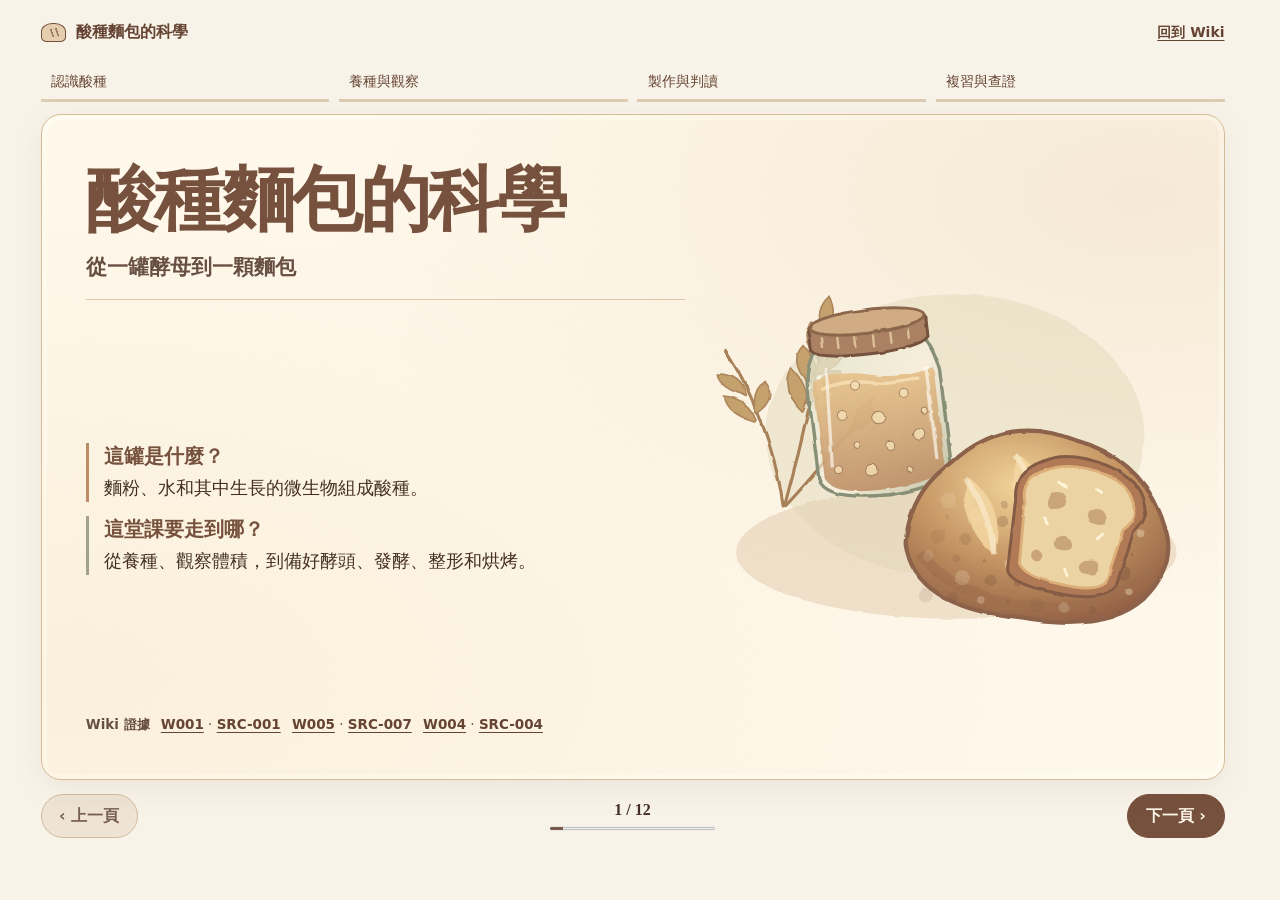
==== docs/slides/index.html @ e090aadc "Add files via upload 新增簡報" ====
<!doctype html>
<html lang="zh-Hant-TW">
<head>
  <meta charset="utf-8">
  <meta name="viewport" content="width=device-width, initial-scale=1">
  <meta name="description" content="用 12 頁插畫循序認識酸種、養種與第一爐麵包。">
  <title>酸種麵包的科學：從一罐酵母到一顆麵包</title>
  <link rel="icon" href="data:,">
  <link rel="stylesheet" href="./slides.css">
  <script src="./slides.js" defer></script>
</head>
<body>
  <header class="book-header">
    <a class="brand" href="#slide-1"><span class="book-mark" aria-hidden="true"></span>酸種麵包的科學</a>
    <a class="wiki-link" href="../index.html">回到 Wiki</a>
  </header>
  <main class="book">
    <nav class="chapters" aria-label="章節進度"><a href="#slide-2">認識酸種</a><a href="#slide-4">養種與觀察</a><a href="#slide-8">製作與判讀</a><a href="#slide-12">複習與查證</a></nav>
    <div class="deck" id="deck">
    <article class="slide cover" id="slide-1" data-chapter="開始閱讀" aria-labelledby="title-1" tabindex="-1">
      <div class="slide-display">
        <header class="slide-heading">
          <h1 id="title-1">酸種麵包的科學</h1>
          <p>從一罐酵母到一顆麵包</p>
        </header>
        <figure class="artwork">
          <img width="480" height="390" src="./assets/lesson-01.svg" alt="玻璃罐、麥穗與一顆切開的酸種麵包。">
          
        </figure>
      </div>
      <div class="lesson">
        <div class="lesson-points"><div class="lesson-point" data-claim="01.1"><h3>這罐是什麼？</h3><p>麵粉、水和其中生長的微生物組成酸種。</p></div> <div class="lesson-point" data-claim="01.2"><h3>這堂課要走到哪？</h3><p>從養種、觀察體積，到備好酵頭、發酵、整形和烘烤。</p></div></div>
        
      </div>
      <nav class="citations" aria-label="第 1 頁來源"><span class="source-label">Wiki 證據</span> <span><a href="../index.html#W001">W001</a> · <a href="../index.html#ref-SRC-001">SRC-001</a></span> <span><a href="../index.html#W005">W005</a> · <a href="../index.html#ref-SRC-007">SRC-007</a></span> <span><a href="../index.html#W004">W004</a> · <a href="../index.html#ref-SRC-004">SRC-004</a></span></nav>
    </article>
    <article class="slide" id="slide-2" data-chapter="認識酸種" aria-labelledby="title-2" tabindex="-1">
      <div class="slide-display">
        <header class="slide-heading">
          <h2 id="title-2">酸種麵包是什麼？</h2>
          <p>酸種麵包的起點是一罐酸種</p>
        </header>
        <figure class="artwork">
          <img width="480" height="390" src="./assets/lesson-02.svg" alt="用手繪箭頭連起麵粉、水、酸種罐和麵包。">
          
        </figure>
      </div>
      <div class="lesson">
        <div class="lesson-points"><div class="lesson-point" data-claim="02.1"><h3>罐裡有什麼</h3><p>酸種也叫酸種酵頭，是麵粉、水和其中生長的微生物。</p></div> <div class="lesson-point" data-claim="02.2"><h3>發酵在做什麼</h3><p>微生物利用麵粉中的糖等養分，產生二氧化碳及有機酸等物質。</p></div></div>
        
      </div>
      <nav class="citations" aria-label="第 2 頁來源"><span class="source-label">Wiki 證據</span> <span><a href="../index.html#W001">W001</a> · <a href="../index.html#ref-SRC-001">SRC-001</a></span></nav>
    </article>
    <article class="slide" id="slide-3" data-chapter="認識酸種" aria-labelledby="title-3" tabindex="-1">
      <div class="slide-display">
        <header class="slide-heading">
          <h2 id="title-3">酵母菌與乳酸菌如何合作？</h2>
          <p>一邊幫助膨脹，一邊影響酸味</p>
        </header>
        <figure class="artwork">
          <img width="480" height="390" src="./assets/lesson-03.svg" alt="示意圖分成酵母與氣泡，以及乳酸菌與酸兩條路徑。">
          <figcaption>上：二氧化碳氣泡　下：有機酸</figcaption>
        </figure>
      </div>
      <div class="lesson">
        <div class="lesson-points"><div class="lesson-point" data-claim="03.1"><h3>酵母菌和氣泡</h3><p>酵母是單細胞真菌。它產生二氧化碳，氣體留在麵糰裡，幫助麵糰膨脹。</p></div> <div class="lesson-point" data-claim="03.2"><h3>乳酸菌和風味</h3><p>乳酸菌能產生乳酸。有些也產生其他有機酸，酸的種類與多寡會影響風味。</p></div></div>
        
      </div>
      <nav class="citations" aria-label="第 3 頁來源"><span class="source-label">Wiki 證據</span> <span><a href="../index.html#W001">W001</a> · <a href="../index.html#ref-SRC-001">SRC-001</a></span></nav>
    </article>
    <article class="slide" id="slide-4" data-chapter="養種與觀察" aria-labelledby="title-4" tabindex="-1">
      <div class="slide-display">
        <header class="slide-heading">
          <h2 id="title-4">酸種如何從麵粉和水開始？</h2>
          <p>粉水混合物裡，微生物會隨時間改變</p>
        </header>
        <figure class="artwork">
          <img width="480" height="390" src="./assets/lesson-04.svg" alt="麵粉、水和兩罐酸種。不同形狀與顏色用來示意菌群變化。">
          <figcaption>示意圖</figcaption>
        </figure>
      </div>
      <div class="lesson">
        <div class="lesson-points"><div class="lesson-point" data-claim="04.1"><h3>麵粉提供養分</h3><p>不同麵粉提供的養分不同，也可能帶入不同微生物。水和粉的比例會影響微生物活動。</p></div> <div class="lesson-point" data-claim="04.2"><h3>早期和後期不一樣</h3><p>室溫下每日餵養的 14 天實驗裡，早期常見與麵粉或植物相關的細菌，後期較常見能適應酸性環境的細菌。不同麵粉組的細菌組成與氣味仍有差異。</p></div></div>
        
      </div>
      <nav class="citations" aria-label="第 4 頁來源"><span class="source-label">Wiki 證據</span> <span><a href="../index.html#W002">W002</a> · <a href="../index.html#ref-SRC-001">SRC-001</a></span> <span><a href="../index.html#W005">W005</a> · <a href="../index.html#ref-SRC-002">SRC-002</a></span></nav>
    </article>
    <article class="slide" id="slide-5" data-chapter="養種與觀察" aria-labelledby="title-5" tabindex="-1">
      <div class="slide-display">
        <header class="slide-heading">
          <h2 id="title-5">如何培養與餵養酸種？</h2>
          <p>留下部分舊酸種，再補進粉和水</p>
        </header>
        <figure class="artwork">
          <img width="480" height="390" src="./assets/lesson-05.svg" alt="以罐子、粉、水和秤示意等重餵養，以雪花示意冷藏保養。">
          
        </figure>
      </div>
      <div class="lesson">
        <div class="lesson-points"><div class="lesson-point" data-claim="05.1"><h3>剛開始養｜等重餵養例</h3><p>先取出部分舊酸種並秤重留下的部分。新粉和水各秤出與留下的舊酸種相同的重量，再拌勻。</p></div> <div class="lesson-point" data-claim="05.2"><h3>已有冷藏酸種｜保養例</h3><p>依這份指南，先鬆蓋，在室溫放約 1–2 小時。分份補粉水，待留罐的酸種漲到約兩倍、回落至原來高度再冷藏。</p></div></div>
        
      </div>
      <nav class="citations" aria-label="第 5 頁來源"><span class="source-label">Wiki 證據</span> <span><a href="../index.html#W005">W005</a> · <a href="../index.html#ref-SRC-007">SRC-007</a></span> <span><a href="../index.html#W003">W003</a> · <a href="../index.html#ref-SRC-004">SRC-004</a></span></nav>
    </article>
    <article class="slide" id="slide-6" data-chapter="養種與觀察" aria-labelledby="title-6" tabindex="-1">
      <div class="slide-display">
        <header class="slide-heading">
          <h2 id="title-6">麵粉、溫度與時間如何影響發酵？</h2>
          <p>把條件記下來，才容易比較兩次變化</p>
        </header>
        <figure class="artwork">
          <img width="480" height="390" src="./assets/lesson-06.svg" alt="麵粉、水滴、溫度計和時鐘組成四格廚房筆記。">
          
        </figure>
      </div>
      <div class="lesson">
        <div class="lesson-points"><div class="lesson-point" data-claim="06.1"><h3>麵粉與水</h3><p>換粉會改變酸種可用的養分。記下所用麵粉和水對粉的重量比例。</p></div> <div class="lesson-point" data-claim="06.2"><h3>溫度與餵養間隔</h3><p>溫度會影響微生物的生長、產氣與產酸。兩次餵養隔多久，也會改變這段發酵時間。</p></div> <div class="lesson-point" data-claim="06.3"><h3>比較時的限制</h3><p>多種條件一起變動時，很難把觀察到的差異歸到其中一項。</p></div></div>
        
      </div>
      <nav class="citations" aria-label="第 6 頁來源"><span class="source-label">Wiki 證據</span> <span><a href="../index.html#W002">W002</a> · <a href="../index.html#ref-SRC-001">SRC-001</a></span></nav>
    </article>
    <article class="slide" id="slide-7" data-chapter="養種與觀察" aria-labelledby="title-7" tabindex="-1">
      <div class="slide-display">
        <header class="slide-heading">
          <h2 id="title-7">為什麼每罐酸種的風味與活性不同？</h2>
          <p>菌群組成和氣味、膨脹表現有關</p>
        </header>
        <figure class="artwork">
          <img width="480" height="390" src="./assets/lesson-07.svg" alt="兩罐酸種以不同的氣味線條與液面示意差異，並非實驗測量圖。">
          <figcaption>示意圖</figcaption>
        </figure>
      </div>
      <div class="lesson">
        <div class="lesson-points"><div class="lesson-point" data-claim="07.1"><h3>研究怎麼比較</h3><p>研究者從募集的 500 份酸種中選出 40 份，在相同條件下，比較麵糰膨脹速度和與氣味有關的物質。</p></div> <div class="lesson-point" data-claim="07.2"><h3>看見了什麼關聯</h3><p>醋酸菌是一群會產生醋酸的細菌。它占比較高的樣本傾向漲得較慢，比例也與部分氣味表現有關。這個關聯並非每份樣本都出現。</p></div></div>
        
      </div>
      <nav class="citations" aria-label="第 7 頁來源"><span class="source-label">Wiki 證據</span> <span><a href="../index.html#W006">W006</a> · <a href="../index.html#ref-SRC-003">SRC-003</a></span></nav>
    </article>
    <article class="slide process" id="slide-8" data-chapter="製作與判讀" aria-labelledby="title-8" tabindex="-1">
      <div class="slide-display">
        <header class="slide-heading">
          <h2 id="title-8">從酸種到麵包的製作流程</h2>
          <p>看懂六個階段，再照完整配方操作</p>
        </header>
        <figure class="artwork">
          <img width="480" height="390" src="./assets/lesson-08.svg" alt="六格示意依序呈現酵頭、拌揉、第一次發酵、整形、最後發酵、出爐冷卻。">
          
        </figure>
      </div>
      <div class="lesson">
        <div class="lesson-points"><div class="lesson-point" data-claim="08.1"><h3>① 備酵頭</h3><p>從已建立的酸種取一份另餵。這份要拌進主麵糰的糊叫酵頭，室溫漲到約兩倍時使用。</p></div> <div class="lesson-point" data-claim="08.2"><h3>② 拌揉</h3><p>加入水、麵粉和鹽，揉至柔軟。</p></div> <div class="lesson-point" data-claim="08.3"><h3>③ 第一次發酵</h3><p>室溫等麵糰體積約翻倍。</p></div> <div class="lesson-point" data-claim="08.4"><h3>④ 整形</h3><p>分兩等份，將邊緣收到下方。</p></div> <div class="lesson-point" data-claim="08.5"><h3>⑤ 最後發酵</h3><p>蓋好，再等體積約翻倍。</p></div> <div class="lesson-point" data-claim="08.6"><h3>⑥ 烘烤冷卻</h3><p>用預熱的有蓋鑄鐵鍋烤，再移上網架冷卻。</p></div></div>
        <a class="text-link" href="../index.html#W004">查看用量與有蓋鑄鐵鍋配方</a>
      </div>
      <nav class="citations" aria-label="第 8 頁來源"><span class="source-label">Wiki 證據</span> <span><a href="../index.html#W004">W004</a> · <a href="../index.html#ref-SRC-004">SRC-004</a></span></nav>
    </article>
    <article class="slide" id="slide-9" data-chapter="製作與判讀" aria-labelledby="title-9" tabindex="-1">
      <div class="slide-display">
        <header class="slide-heading">
          <h2 id="title-9">如何觀察酸種發酵過程？</h2>
          <p>看多次餵養後的變化</p>
        </header>
        <figure class="artwork">
          <img width="480" height="390" src="./assets/lesson-09.svg" alt="三個玻璃罐依序示意餵後起始、漲高、有時回落。圖無時間刻度。">
          <figcaption>示意圖</figcaption>
        </figure>
      </div>
      <div class="lesson">
        <div class="lesson-points"><div class="lesson-point" data-claim="09.1"><h3>餵完先做記號</h3><p>記下起始高度，下次比較體積才有基準。留意氣泡、體積，以及漲高之後是否回落。</p></div> <div class="lesson-point" data-claim="09.2"><h3>早期先漲再停也可能發生</h3><p>實驗記錄到早期酸種漲高後可能暫時停滯或回落。一次漲高無法辨認是什麼微生物造成。</p></div></div>
        
      </div>
      <nav class="citations" aria-label="第 9 頁來源"><span class="source-label">Wiki 證據</span> <span><a href="../index.html#W005">W005</a> · <a href="../index.html#ref-SRC-002">SRC-002</a> <a href="../index.html#ref-SRC-007">SRC-007</a></span></nav>
    </article>
    <article class="slide" id="slide-10" data-chapter="製作與判讀" aria-labelledby="title-10" tabindex="-1">
      <div class="slide-display">
        <header class="slide-heading">
          <h2 id="title-10">常見問題與食品安全</h2>
          <p>發酵慢與明顯發黴，要分開處理</p>
        </header>
        <figure class="artwork">
          <img width="480" height="390" src="./assets/lesson-10.svg" alt="筆記和時鐘代表追蹤發酵。容器與清潔用品代表清理。">
          
        </figure>
      </div>
      <div class="lesson">
        <div class="lesson-points"><div class="lesson-point" data-claim="10.1"><h3>漲得慢</h3><p>回頭查室溫、用粉和餵養間隔。可記下換粉、補水和餵養的變動。</p></div> <div class="lesson-point" data-claim="10.2"><h3>明顯發黴</h3><p>丟掉容器裡的全部酸種，徹底洗淨並沖洗容器再重新開始。</p></div> <div class="lesson-point" data-claim="10.3"><h3>生酸種避免試吃</h3><p>看氣泡和體積、聞氣味，只能用於追蹤活性。酸種烘烤前避免試吃。</p></div></div>
        
      </div>
      <nav class="citations" aria-label="第 10 頁來源"><span class="source-label">Wiki 證據</span> <span><a href="../index.html#W007">W007</a> · <a href="../index.html#ref-SRC-005">SRC-005</a> <a href="../index.html#ref-SRC-007">SRC-007</a></span></nav>
    </article>
    <article class="slide" id="slide-11" data-chapter="製作與判讀" aria-labelledby="title-11" tabindex="-1">
      <div class="slide-display">
        <header class="slide-heading">
          <h2 id="title-11">酸種麵包真的比較健康嗎？</h2>
          <p>先看比較條件，再讀研究結果</p>
        </header>
        <figure class="artwork">
          <img width="480" height="390" src="./assets/lesson-11.svg" alt="兩片麵包放在秤的兩側，旁邊用筆記示意比較條件。">
          <figcaption>示意圖</figcaption>
        </figure>
      </div>
      <div class="lesson">
        <div class="lesson-points"><div class="lesson-point" data-claim="11.1"><h3>血糖結果不一致</h3><p>部分成人試驗觀察到較低的餐後血糖反應，有些比不出明確差異。一起看用粉、製程及對照麵包。現有證據仍無法確定單靠酸種發酵就有臨床健康效益。</p></div> <div class="lesson-point" data-claim="11.2"><h3>麩質要看原料</h3><p>用含麩質麵粉做的一般酸種麵包仍含麩質。乳糜瀉患者應避開這類麵包。</p></div></div>
        
      </div>
      <nav class="citations" aria-label="第 11 頁來源"><span class="source-label">Wiki 證據</span> <span><a href="../index.html#W008">W008</a> · <a href="../index.html#ref-SRC-006">SRC-006</a> <a href="../index.html#ref-SRC-007">SRC-007</a></span></nav>
    </article>
    <article class="slide review" id="slide-12" data-chapter="複習與查證" aria-labelledby="title-12" tabindex="-1">
      <div class="slide-display">
        <header class="slide-heading">
          <h2 id="title-12">重點整理與小測驗</h2>
          <p>回想罐子裡的變化</p>
        </header>
        <figure class="artwork">
          <img width="480" height="390" src="./assets/lesson-12.svg" alt="筆記本與酸種罐，提示用紀錄回顧膨脹和回落。">
          
        </figure>
      </div>
      <div class="lesson">
        <div class="lesson-points"><div class="lesson-point" data-claim="12.1"><h3>重點｜氣泡與風味</h3><p>酵母產生的氣體有助於膨脹，乳酸菌產生的酸會影響風味。</p></div> <div class="lesson-point" data-claim="12.2"><h3>重點｜看多次觀察</h3><p>記下餵養後的起始高度，多次觀察氣泡和體積變化。</p></div> <details class="quiz" data-claim="12.3"><summary>剛餵好時要記下什麼，才能比較下一次漲高？</summary><p>起始高度。之後可以回頭比較漲高與回落的情形。</p></details></div>
        <div class="review-links">
            <a class="text-link" href="../index.html#references" id="reference-link">參考來源</a>
            <a class="text-link" href="../index.html">返回 Wiki</a>
        </div>
      </div>
      <nav class="citations" aria-label="第 12 頁來源"><span class="source-label">Wiki 證據</span> <span><a href="../index.html#W001">W001</a> · <a href="../index.html#ref-SRC-001">SRC-001</a></span> <span><a href="../index.html#W005">W005</a> · <a href="../index.html#ref-SRC-007">SRC-007</a></span></nav>
    </article>
    </div>
    <nav class="pager" aria-label="投影片翻頁" hidden>
      <button type="button" id="previous"><span aria-hidden="true">‹</span> 上一頁</button>
      <div class="page-status">
        <output id="page-number" aria-live="polite"></output>
        <progress id="reading-progress" max="12" value="1" aria-label="閱讀進度"></progress>
      </div>
      <button type="button" id="next">下一頁 <span aria-hidden="true">›</span></button>
    </nav>
    <dialog id="references" aria-labelledby="references-title">
      <form method="dialog"><button type="submit" autofocus>關閉</button></form>
      <h2 id="references-title">參考來源</h2>
      <ul><li><a href="../index.html#ref-SRC-001">SRC-001</a><p>A review of sourdough starters: ecology, practices, and sensory quality with applications for baking and recommendations for future research</p></li><li><a href="../index.html#ref-SRC-002">SRC-002</a><p>Sourdough starters exhibit similar succession patterns but develop flour-specific climax communities</p></li><li><a href="../index.html#ref-SRC-003">SRC-003</a><p>The diversity and function of sourdough starter microbiomes</p></li><li><a href="../index.html#ref-SRC-004">SRC-004</a><p>Sourdough Basics: Caring for your Starter and Making Bread</p></li><li><a href="../index.html#ref-SRC-005">SRC-005</a><p>Sourdough Starter Best Practices</p></li><li><a href="../index.html#ref-SRC-006">SRC-006</a><p>Nutritional benefits of sourdoughs: A systematic review</p></li><li><a href="../index.html#ref-SRC-007">SRC-007</a><p>Sourdough Bread: 101</p></li></ul>
      <a href="../index.html#references">查閱 Wiki 完整書目</a>
    </dialog>
  </main>
</body>
</html>
---- docs/slides/slides.css ----
:root {
  color-scheme: light;
  --cream: #f8f3e9;
  --oat: #e5cead;
  --caramel: #bb8c65;
  --wood: #76513d;
  --sage: #a0a388;
  --ink: #442e25;
  --muted: #684f43;
  --line: #ddc8ac;
  --paper: #fff9ec;
  --serif: "Songti TC", "Noto Serif CJK TC", "PMingLiU", Georgia, serif;
  --sans: -apple-system, BlinkMacSystemFont, "PingFang TC", "Microsoft JhengHei", system-ui, sans-serif;
}

*, *::before, *::after { box-sizing: border-box; }
[hidden] { display: none !important; }
html { scrollbar-gutter: stable; }
body { margin: 0; background: var(--cream); color: var(--ink); font: 16px/1.6 var(--sans); }
a { color: #664433; text-underline-offset: .2em; }
button { font: inherit; }
a, button, summary { touch-action: manipulation; }
:focus-visible { outline: 2px solid var(--wood); outline-offset: 4px; }
button:disabled { cursor: default; }
h1, h2, h3, p, figure { margin: 0; }

.book-header, .book { max-width: 1184px; width: calc(100% - 48px); margin-inline: auto; }
.book-header {
  min-height: 64px;
  display: flex;
  align-items: center;
  justify-content: space-between;
  gap: 1rem;
}
.brand { display: inline-flex; align-items: center; gap: .65rem; font-family: var(--serif); font-weight: 800; text-decoration: none; }
.book-mark { width: 25px; height: 19px; border: 1px solid var(--wood); background: var(--oat); border-radius: 45% 45% 24% 24%; position: relative; }
.book-mark::before { content: ""; position: absolute; inset: 4px 5px 4px 7px; background: repeating-linear-gradient(70deg, transparent 0 3px, var(--wood) 4px 5px); border-radius: 40%; opacity: .72; }
.wiki-link { font-size: .875rem; font-weight: 700; white-space: nowrap; }
.book { padding-bottom: 1.4rem; }
.chapters { display: grid; grid-template-columns: repeat(4, 1fr); gap: .6rem; margin: 0 0 .75rem; }
.chapters a {
  text-decoration: none;
  min-width: 0;
  min-height: 38px;
  display: grid;
  align-content: center;
  padding: .28rem .65rem;
  border-bottom: 3px solid #decbb3;
  font-size: .875rem;
  line-height: 1.4;
}
.chapters a[data-complete] { border-color: var(--sage); }
.chapters a[aria-current] { border-color: var(--wood); background: #efe2cd; font-weight: 750; }
.chapters a:hover { background: #efe2cd; }

.deck { container-type: inline-size; }
.slide {
  width: 100%;
  aspect-ratio: 16 / 9;
  display: grid;
  grid-template-columns: minmax(0, 1.13fr) minmax(0, .87fr);
  grid-template-rows: auto minmax(0, 1fr) auto;
  column-gap: clamp(16px, 2.8cqi, 34px);
  padding: clamp(20px, 3.7cqi, 46px);
  border: 1px solid #d6bb98;
  border-radius: 20px;
  background:
    radial-gradient(ellipse at 93% 12%, #e5cead58, transparent 53%),
    radial-gradient(ellipse at 0% 85%, #f2e0be5c, transparent 64%),
    repeating-linear-gradient(112deg, #87624a05 0 1px, transparent 1px 4px),
    var(--paper);
  box-shadow: 0 9px 30px #76513d15, inset 0 0 0 5px #fffdf44f;
  position: relative;
}
.deck:not([data-ready]) .slide + .slide { margin-top: 1rem; }
.slide:focus { outline: none; }
.slide-display { display: contents; }
.slide-heading { grid-column: 1; grid-row: 1; padding-bottom: clamp(10px, 1.5cqi, 18px); border-bottom: 1px solid var(--line); }
.slide-heading h2, .slide-heading h1 {
  color: var(--wood);
  font: 800 clamp(27px, 4.45cqi, 57px)/1.16 var(--serif);
  letter-spacing: -.035em;
  text-wrap: balance;
}
.slide-heading h1 { font-size: clamp(38px, 6.0cqi, 76px); }
.slide-heading p { color: var(--muted); margin-top: .55em; font-size: clamp(14px, 1.75cqi, 21px); font-weight: 680; line-height: 1.4; }
.artwork {
  grid-row: 1 / 4;
  grid-column: 2;
  display: flex;
  flex-direction: column;
  justify-content: center;
  min-width: 0;
  align-self: stretch;
  position: relative;
}
.artwork img { width: 100%; height: auto; display: block; object-fit: contain; }
.artwork figcaption { text-align: center; color: var(--muted); font-size: .8rem; margin-top: -.9em; }
.lesson { grid-row: 2; grid-column: 1; align-self: center; padding-top: clamp(11px, 1.9cqi, 22px); min-width: 0; }
.lesson-points { display: grid; gap: clamp(8px, 1.24cqi, 16px); min-width: 0; }
.lesson-point { padding-left: clamp(9px, 1.3cqi, 15px); border-left: 3px solid var(--caramel); }
.lesson-point:nth-child(2n) { border-color: var(--sage); }
.lesson-point h3, .quiz summary {
  color: var(--wood);
  font-size: clamp(14px, 1.7cqi, 20px);
  font-weight: 800;
  line-height: 1.3;
}
.lesson-point p, .quiz p { margin-top: .25em; font-size: clamp(14px, 1.55cqi, 18px); line-height: 1.54; }
.cover .artwork img { width: 115%; max-width: none; margin-left: -8%; }
.citations {
  grid-column: 1;
  grid-row: 3;
  display: flex;
  align-items: baseline;
  flex-wrap: wrap;
  gap: .2rem .7rem;
  margin-top: clamp(10px, 1.6cqi, 18px);
  font-size: clamp(12px, 1.14cqi, 14px);
  color: var(--muted);
}
.citations span { white-space: normal; }
.citations a { font-weight: 700; white-space: nowrap; }
.source-label { color: var(--muted); font-weight: 650; }
.process .lesson-points { grid-template-columns: repeat(2, minmax(0, 1fr)); }
.process .lesson-point h3 { font-size: clamp(13px, 1.5cqi, 18px); }
.process .lesson-point p { font-size: clamp(13px, 1.35cqi, 16px); }
.text-link { display: inline-block; margin-top: .75em; font-size: .875rem; font-weight: 760; }
.quiz { border: 1px solid #d5be9c; border-radius: .5rem; background: #f2e4cd; padding: .45rem .6rem; }
.quiz summary { cursor: pointer; }
.review-links { display: flex; gap: .9rem; }

.pager {
  margin-top: .85rem;
  display: grid;
  grid-template-columns: minmax(0, 1fr) auto minmax(0, 1fr);
  align-items: center;
  gap: .65rem;
}
.pager button, dialog button {
  border: 1px solid var(--wood);
  border-radius: 999px;
  padding: .5em 1.1em;
  min-height: 44px;
  background: var(--wood);
  color: #fff7e9;
  font-weight: 730;
  cursor: pointer;
}
.pager button:hover:enabled, dialog button:hover { background: #5f3d2c; }
.pager button:disabled { background: #eee3d4; color: #775f52; border-color: #d3bba0; }
#previous { justify-self: start; }
#next { justify-self: end; }
.page-status { display: grid; justify-items: center; gap: .22rem; }
#page-number { font: 700 1rem/1.4 var(--serif); font-variant-numeric: tabular-nums; }
#reading-progress { width: clamp(72px, 15vw, 165px); height: 7px; accent-color: var(--wood); }
dialog {
  width: min(600px, calc(100% - 30px));
  max-height: 85vh;
  overflow: auto;
  color: var(--ink);
  background: var(--paper);
  border: 1px solid var(--wood);
  border-radius: 15px;
  padding: 1.2rem 1.4rem;
}
dialog::backdrop { background: #442e2555; }
dialog form { float: right; }
dialog h2 { font-family: var(--serif); margin: .35rem 4.5rem .5rem 0; }
dialog ul { padding-left: 1.2rem; }
dialog li { margin-bottom: .6rem; overflow-wrap: anywhere; }
dialog li a { font-weight: 750; }
dialog li p { font-size: .95rem; }

@media (max-width: 860px) {
  .book-header, .book { width: calc(100% - 26px); }
  .book-header { min-height: 56px; }
  .chapters { gap: .3rem; }
  .chapters a { min-height: 40px; padding-inline: .3rem; font-size: clamp(.75rem, 3.2vw, .875rem); text-align: center; }
  .slide { display: block; aspect-ratio: auto; padding: 0; border-radius: 14px; }
  .slide-display {
    aspect-ratio: 16 / 9;
    display: grid;
    grid-template-columns: minmax(0, 1fr) minmax(0, .95fr);
    align-items: center;
    gap: 0;
    padding: .55rem .6rem .55rem 1rem;
    border-bottom: 1px solid var(--line);
  }
  .slide-heading { grid-column: 1; grid-row: 1; padding: 0; border: 0; }
  .slide-heading h2, .slide-heading h1 { font-size: clamp(19px, 5.5cqi, 42px); text-wrap: initial; }
  .slide-heading h1 { font-size: clamp(24px, 6.5cqi, 50px); }
  .slide-heading p { font-size: clamp(12px, 2.8cqi, 17px); }
  .artwork { grid-column: 2; grid-row: 1; align-self: center; }
  .artwork figcaption { font-size: .72rem; }
  .cover .artwork img { width: 100%; margin: 0; }
  .lesson-points { gap: .9rem; }
  .lesson { padding: .9rem 1rem; }
  .lesson-point h3, .quiz summary, .process .lesson-point h3 { font-size: 1rem; }
  .lesson-point p, .quiz p, .process .lesson-point p { font-size: .95rem; }
  .citations { padding: .65rem 1rem .8rem; border-top: 1px solid var(--line); margin: 0; font-size: .8125rem; }
  .pager button { font-size: .875rem; padding-inline: .75em; }
}
@media (max-width: 365px) {
  .slide-display { padding-left: .65rem; }
  .lesson, .citations { padding-inline: .7rem; }
}
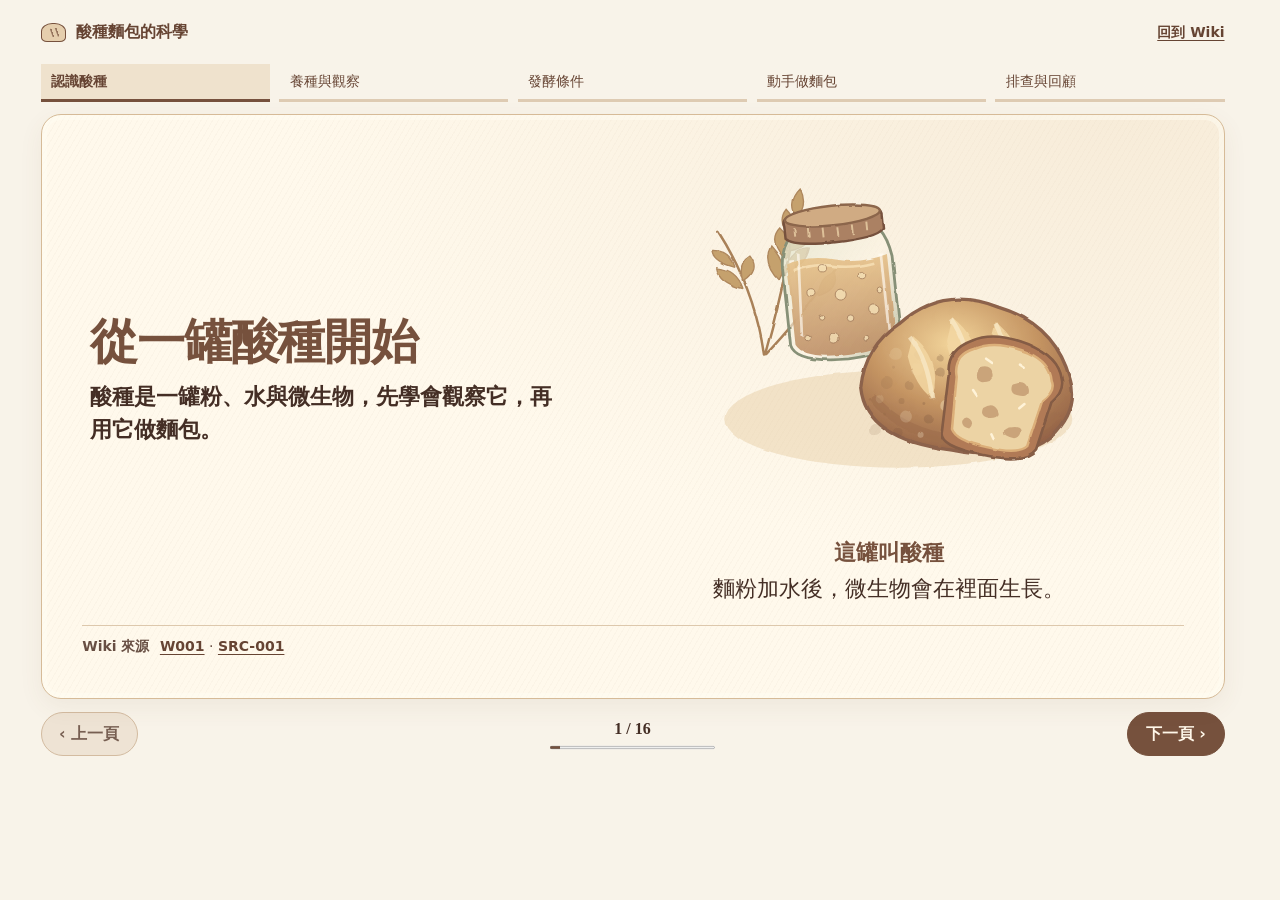
==== commit 6b9a530e: "修改簡報" ====
--- a/docs/slides/index.html
+++ b/docs/slides/index.html
@@ -3,8 +3,8 @@
 <head>
   <meta charset="utf-8">
   <meta name="viewport" content="width=device-width, initial-scale=1">
-  <meta name="description" content="用 12 頁插畫循序認識酸種、養種與第一爐麵包。">
-  <title>酸種麵包的科學：從一罐酵母到一顆麵包</title>
+  <meta name="description" content="16 頁圖解，從認識酸種到實際做一爐酸種麵包。">
+  <title>酸種麵包的科學：從一罐酸種開始</title>
   <link rel="icon" href="data:,">
   <link rel="stylesheet" href="./slides.css">
   <script src="./slides.js" defer></script>
@@ -15,228 +15,369 @@
     <a class="wiki-link" href="../index.html">回到 Wiki</a>
   </header>
   <main class="book">
-    <nav class="chapters" aria-label="章節進度"><a href="#slide-2">認識酸種</a><a href="#slide-4">養種與觀察</a><a href="#slide-8">製作與判讀</a><a href="#slide-12">複習與查證</a></nav>
+    <nav class="chapters" aria-label="章節進度"><a href="#slide-1">認識酸種</a><a href="#slide-5">養種與觀察</a><a href="#slide-9">發酵條件</a><a href="#slide-11">動手做麵包</a><a href="#slide-14">排查與回顧</a></nav>
     <div class="deck" id="deck">
-    <article class="slide cover" id="slide-1" data-chapter="開始閱讀" aria-labelledby="title-1" tabindex="-1">
-      <div class="slide-display">
-        <header class="slide-heading">
-          <h1 id="title-1">酸種麵包的科學</h1>
-          <p>從一罐酵母到一顆麵包</p>
-        </header>
-        <figure class="artwork">
-          <img width="480" height="390" src="./assets/lesson-01.svg" alt="玻璃罐、麥穗與一顆切開的酸種麵包。">
-          
-        </figure>
-      </div>
-      <div class="lesson">
-        <div class="lesson-points"><div class="lesson-point" data-claim="01.1"><h3>這罐是什麼？</h3><p>麵粉、水和其中生長的微生物組成酸種。</p></div> <div class="lesson-point" data-claim="01.2"><h3>這堂課要走到哪？</h3><p>從養種、觀察體積，到備好酵頭、發酵、整形和烘烤。</p></div></div>
-        
-      </div>
-      <nav class="citations" aria-label="第 1 頁來源"><span class="source-label">Wiki 證據</span> <span><a href="../index.html#W001">W001</a> · <a href="../index.html#ref-SRC-001">SRC-001</a></span> <span><a href="../index.html#W005">W005</a> · <a href="../index.html#ref-SRC-007">SRC-007</a></span> <span><a href="../index.html#W004">W004</a> · <a href="../index.html#ref-SRC-004">SRC-004</a></span></nav>
-    </article>
-    <article class="slide" id="slide-2" data-chapter="認識酸種" aria-labelledby="title-2" tabindex="-1">
-      <div class="slide-display">
-        <header class="slide-heading">
-          <h2 id="title-2">酸種麵包是什麼？</h2>
-          <p>酸種麵包的起點是一罐酸種</p>
-        </header>
-        <figure class="artwork">
-          <img width="480" height="390" src="./assets/lesson-02.svg" alt="用手繪箭頭連起麵粉、水、酸種罐和麵包。">
-          
-        </figure>
-      </div>
-      <div class="lesson">
-        <div class="lesson-points"><div class="lesson-point" data-claim="02.1"><h3>罐裡有什麼</h3><p>酸種也叫酸種酵頭，是麵粉、水和其中生長的微生物。</p></div> <div class="lesson-point" data-claim="02.2"><h3>發酵在做什麼</h3><p>微生物利用麵粉中的糖等養分，產生二氧化碳及有機酸等物質。</p></div></div>
-        
-      </div>
-      <nav class="citations" aria-label="第 2 頁來源"><span class="source-label">Wiki 證據</span> <span><a href="../index.html#W001">W001</a> · <a href="../index.html#ref-SRC-001">SRC-001</a></span></nav>
-    </article>
-    <article class="slide" id="slide-3" data-chapter="認識酸種" aria-labelledby="title-3" tabindex="-1">
-      <div class="slide-display">
-        <header class="slide-heading">
-          <h2 id="title-3">酵母菌與乳酸菌如何合作？</h2>
-          <p>一邊幫助膨脹，一邊影響酸味</p>
-        </header>
-        <figure class="artwork">
-          <img width="480" height="390" src="./assets/lesson-03.svg" alt="示意圖分成酵母與氣泡，以及乳酸菌與酸兩條路徑。">
-          <figcaption>上：二氧化碳氣泡　下：有機酸</figcaption>
-        </figure>
-      </div>
-      <div class="lesson">
-        <div class="lesson-points"><div class="lesson-point" data-claim="03.1"><h3>酵母菌和氣泡</h3><p>酵母是單細胞真菌。它產生二氧化碳，氣體留在麵糰裡，幫助麵糰膨脹。</p></div> <div class="lesson-point" data-claim="03.2"><h3>乳酸菌和風味</h3><p>乳酸菌能產生乳酸。有些也產生其他有機酸，酸的種類與多寡會影響風味。</p></div></div>
-        
-      </div>
-      <nav class="citations" aria-label="第 3 頁來源"><span class="source-label">Wiki 證據</span> <span><a href="../index.html#W001">W001</a> · <a href="../index.html#ref-SRC-001">SRC-001</a></span></nav>
-    </article>
-    <article class="slide" id="slide-4" data-chapter="養種與觀察" aria-labelledby="title-4" tabindex="-1">
-      <div class="slide-display">
-        <header class="slide-heading">
-          <h2 id="title-4">酸種如何從麵粉和水開始？</h2>
-          <p>粉水混合物裡，微生物會隨時間改變</p>
-        </header>
-        <figure class="artwork">
-          <img width="480" height="390" src="./assets/lesson-04.svg" alt="麵粉、水和兩罐酸種。不同形狀與顏色用來示意菌群變化。">
-          <figcaption>示意圖</figcaption>
-        </figure>
-      </div>
-      <div class="lesson">
-        <div class="lesson-points"><div class="lesson-point" data-claim="04.1"><h3>麵粉提供養分</h3><p>不同麵粉提供的養分不同，也可能帶入不同微生物。水和粉的比例會影響微生物活動。</p></div> <div class="lesson-point" data-claim="04.2"><h3>早期和後期不一樣</h3><p>室溫下每日餵養的 14 天實驗裡，早期常見與麵粉或植物相關的細菌，後期較常見能適應酸性環境的細菌。不同麵粉組的細菌組成與氣味仍有差異。</p></div></div>
-        
-      </div>
-      <nav class="citations" aria-label="第 4 頁來源"><span class="source-label">Wiki 證據</span> <span><a href="../index.html#W002">W002</a> · <a href="../index.html#ref-SRC-001">SRC-001</a></span> <span><a href="../index.html#W005">W005</a> · <a href="../index.html#ref-SRC-002">SRC-002</a></span></nav>
-    </article>
-    <article class="slide" id="slide-5" data-chapter="養種與觀察" aria-labelledby="title-5" tabindex="-1">
-      <div class="slide-display">
-        <header class="slide-heading">
-          <h2 id="title-5">如何培養與餵養酸種？</h2>
-          <p>留下部分舊酸種，再補進粉和水</p>
-        </header>
-        <figure class="artwork">
-          <img width="480" height="390" src="./assets/lesson-05.svg" alt="以罐子、粉、水和秤示意等重餵養，以雪花示意冷藏保養。">
-          
-        </figure>
-      </div>
-      <div class="lesson">
-        <div class="lesson-points"><div class="lesson-point" data-claim="05.1"><h3>剛開始養｜等重餵養例</h3><p>先取出部分舊酸種並秤重留下的部分。新粉和水各秤出與留下的舊酸種相同的重量，再拌勻。</p></div> <div class="lesson-point" data-claim="05.2"><h3>已有冷藏酸種｜保養例</h3><p>依這份指南，先鬆蓋，在室溫放約 1–2 小時。分份補粉水，待留罐的酸種漲到約兩倍、回落至原來高度再冷藏。</p></div></div>
-        
-      </div>
-      <nav class="citations" aria-label="第 5 頁來源"><span class="source-label">Wiki 證據</span> <span><a href="../index.html#W005">W005</a> · <a href="../index.html#ref-SRC-007">SRC-007</a></span> <span><a href="../index.html#W003">W003</a> · <a href="../index.html#ref-SRC-004">SRC-004</a></span></nav>
-    </article>
-    <article class="slide" id="slide-6" data-chapter="養種與觀察" aria-labelledby="title-6" tabindex="-1">
-      <div class="slide-display">
-        <header class="slide-heading">
-          <h2 id="title-6">麵粉、溫度與時間如何影響發酵？</h2>
-          <p>把條件記下來，才容易比較兩次變化</p>
-        </header>
-        <figure class="artwork">
-          <img width="480" height="390" src="./assets/lesson-06.svg" alt="麵粉、水滴、溫度計和時鐘組成四格廚房筆記。">
-          
-        </figure>
-      </div>
-      <div class="lesson">
-        <div class="lesson-points"><div class="lesson-point" data-claim="06.1"><h3>麵粉與水</h3><p>換粉會改變酸種可用的養分。記下所用麵粉和水對粉的重量比例。</p></div> <div class="lesson-point" data-claim="06.2"><h3>溫度與餵養間隔</h3><p>溫度會影響微生物的生長、產氣與產酸。兩次餵養隔多久，也會改變這段發酵時間。</p></div> <div class="lesson-point" data-claim="06.3"><h3>比較時的限制</h3><p>多種條件一起變動時，很難把觀察到的差異歸到其中一項。</p></div></div>
-        
-      </div>
-      <nav class="citations" aria-label="第 6 頁來源"><span class="source-label">Wiki 證據</span> <span><a href="../index.html#W002">W002</a> · <a href="../index.html#ref-SRC-001">SRC-001</a></span></nav>
-    </article>
-    <article class="slide" id="slide-7" data-chapter="養種與觀察" aria-labelledby="title-7" tabindex="-1">
-      <div class="slide-display">
-        <header class="slide-heading">
-          <h2 id="title-7">為什麼每罐酸種的風味與活性不同？</h2>
-          <p>菌群組成和氣味、膨脹表現有關</p>
-        </header>
-        <figure class="artwork">
-          <img width="480" height="390" src="./assets/lesson-07.svg" alt="兩罐酸種以不同的氣味線條與液面示意差異，並非實驗測量圖。">
-          <figcaption>示意圖</figcaption>
-        </figure>
-      </div>
-      <div class="lesson">
-        <div class="lesson-points"><div class="lesson-point" data-claim="07.1"><h3>研究怎麼比較</h3><p>研究者從募集的 500 份酸種中選出 40 份，在相同條件下，比較麵糰膨脹速度和與氣味有關的物質。</p></div> <div class="lesson-point" data-claim="07.2"><h3>看見了什麼關聯</h3><p>醋酸菌是一群會產生醋酸的細菌。它占比較高的樣本傾向漲得較慢，比例也與部分氣味表現有關。這個關聯並非每份樣本都出現。</p></div></div>
-        
-      </div>
-      <nav class="citations" aria-label="第 7 頁來源"><span class="source-label">Wiki 證據</span> <span><a href="../index.html#W006">W006</a> · <a href="../index.html#ref-SRC-003">SRC-003</a></span></nav>
-    </article>
-    <article class="slide process" id="slide-8" data-chapter="製作與判讀" aria-labelledby="title-8" tabindex="-1">
-      <div class="slide-display">
-        <header class="slide-heading">
-          <h2 id="title-8">從酸種到麵包的製作流程</h2>
-          <p>看懂六個階段，再照完整配方操作</p>
-        </header>
-        <figure class="artwork">
-          <img width="480" height="390" src="./assets/lesson-08.svg" alt="六格示意依序呈現酵頭、拌揉、第一次發酵、整形、最後發酵、出爐冷卻。">
-          
-        </figure>
-      </div>
-      <div class="lesson">
-        <div class="lesson-points"><div class="lesson-point" data-claim="08.1"><h3>① 備酵頭</h3><p>從已建立的酸種取一份另餵。這份要拌進主麵糰的糊叫酵頭，室溫漲到約兩倍時使用。</p></div> <div class="lesson-point" data-claim="08.2"><h3>② 拌揉</h3><p>加入水、麵粉和鹽，揉至柔軟。</p></div> <div class="lesson-point" data-claim="08.3"><h3>③ 第一次發酵</h3><p>室溫等麵糰體積約翻倍。</p></div> <div class="lesson-point" data-claim="08.4"><h3>④ 整形</h3><p>分兩等份，將邊緣收到下方。</p></div> <div class="lesson-point" data-claim="08.5"><h3>⑤ 最後發酵</h3><p>蓋好，再等體積約翻倍。</p></div> <div class="lesson-point" data-claim="08.6"><h3>⑥ 烘烤冷卻</h3><p>用預熱的有蓋鑄鐵鍋烤，再移上網架冷卻。</p></div></div>
-        <a class="text-link" href="../index.html#W004">查看用量與有蓋鑄鐵鍋配方</a>
-      </div>
-      <nav class="citations" aria-label="第 8 頁來源"><span class="source-label">Wiki 證據</span> <span><a href="../index.html#W004">W004</a> · <a href="../index.html#ref-SRC-004">SRC-004</a></span></nav>
-    </article>
-    <article class="slide" id="slide-9" data-chapter="製作與判讀" aria-labelledby="title-9" tabindex="-1">
-      <div class="slide-display">
-        <header class="slide-heading">
-          <h2 id="title-9">如何觀察酸種發酵過程？</h2>
-          <p>看多次餵養後的變化</p>
-        </header>
-        <figure class="artwork">
-          <img width="480" height="390" src="./assets/lesson-09.svg" alt="三個玻璃罐依序示意餵後起始、漲高、有時回落。圖無時間刻度。">
-          <figcaption>示意圖</figcaption>
-        </figure>
-      </div>
-      <div class="lesson">
-        <div class="lesson-points"><div class="lesson-point" data-claim="09.1"><h3>餵完先做記號</h3><p>記下起始高度，下次比較體積才有基準。留意氣泡、體積，以及漲高之後是否回落。</p></div> <div class="lesson-point" data-claim="09.2"><h3>早期先漲再停也可能發生</h3><p>實驗記錄到早期酸種漲高後可能暫時停滯或回落。一次漲高無法辨認是什麼微生物造成。</p></div></div>
-        
-      </div>
-      <nav class="citations" aria-label="第 9 頁來源"><span class="source-label">Wiki 證據</span> <span><a href="../index.html#W005">W005</a> · <a href="../index.html#ref-SRC-002">SRC-002</a> <a href="../index.html#ref-SRC-007">SRC-007</a></span></nav>
-    </article>
-    <article class="slide" id="slide-10" data-chapter="製作與判讀" aria-labelledby="title-10" tabindex="-1">
-      <div class="slide-display">
-        <header class="slide-heading">
-          <h2 id="title-10">常見問題與食品安全</h2>
-          <p>發酵慢與明顯發黴，要分開處理</p>
-        </header>
-        <figure class="artwork">
-          <img width="480" height="390" src="./assets/lesson-10.svg" alt="筆記和時鐘代表追蹤發酵。容器與清潔用品代表清理。">
-          
-        </figure>
-      </div>
-      <div class="lesson">
-        <div class="lesson-points"><div class="lesson-point" data-claim="10.1"><h3>漲得慢</h3><p>回頭查室溫、用粉和餵養間隔。可記下換粉、補水和餵養的變動。</p></div> <div class="lesson-point" data-claim="10.2"><h3>明顯發黴</h3><p>丟掉容器裡的全部酸種，徹底洗淨並沖洗容器再重新開始。</p></div> <div class="lesson-point" data-claim="10.3"><h3>生酸種避免試吃</h3><p>看氣泡和體積、聞氣味，只能用於追蹤活性。酸種烘烤前避免試吃。</p></div></div>
-        
-      </div>
-      <nav class="citations" aria-label="第 10 頁來源"><span class="source-label">Wiki 證據</span> <span><a href="../index.html#W007">W007</a> · <a href="../index.html#ref-SRC-005">SRC-005</a> <a href="../index.html#ref-SRC-007">SRC-007</a></span></nav>
-    </article>
-    <article class="slide" id="slide-11" data-chapter="製作與判讀" aria-labelledby="title-11" tabindex="-1">
-      <div class="slide-display">
-        <header class="slide-heading">
-          <h2 id="title-11">酸種麵包真的比較健康嗎？</h2>
-          <p>先看比較條件，再讀研究結果</p>
-        </header>
-        <figure class="artwork">
-          <img width="480" height="390" src="./assets/lesson-11.svg" alt="兩片麵包放在秤的兩側，旁邊用筆記示意比較條件。">
-          <figcaption>示意圖</figcaption>
-        </figure>
-      </div>
-      <div class="lesson">
-        <div class="lesson-points"><div class="lesson-point" data-claim="11.1"><h3>血糖結果不一致</h3><p>部分成人試驗觀察到較低的餐後血糖反應，有些比不出明確差異。一起看用粉、製程及對照麵包。現有證據仍無法確定單靠酸種發酵就有臨床健康效益。</p></div> <div class="lesson-point" data-claim="11.2"><h3>麩質要看原料</h3><p>用含麩質麵粉做的一般酸種麵包仍含麩質。乳糜瀉患者應避開這類麵包。</p></div></div>
-        
-      </div>
-      <nav class="citations" aria-label="第 11 頁來源"><span class="source-label">Wiki 證據</span> <span><a href="../index.html#W008">W008</a> · <a href="../index.html#ref-SRC-006">SRC-006</a> <a href="../index.html#ref-SRC-007">SRC-007</a></span></nav>
-    </article>
-    <article class="slide review" id="slide-12" data-chapter="複習與查證" aria-labelledby="title-12" tabindex="-1">
-      <div class="slide-display">
-        <header class="slide-heading">
-          <h2 id="title-12">重點整理與小測驗</h2>
-          <p>回想罐子裡的變化</p>
-        </header>
-        <figure class="artwork">
-          <img width="480" height="390" src="./assets/lesson-12.svg" alt="筆記本與酸種罐，提示用紀錄回顧膨脹和回落。">
-          
-        </figure>
-      </div>
-      <div class="lesson">
-        <div class="lesson-points"><div class="lesson-point" data-claim="12.1"><h3>重點｜氣泡與風味</h3><p>酵母產生的氣體有助於膨脹，乳酸菌產生的酸會影響風味。</p></div> <div class="lesson-point" data-claim="12.2"><h3>重點｜看多次觀察</h3><p>記下餵養後的起始高度，多次觀察氣泡和體積變化。</p></div> <details class="quiz" data-claim="12.3"><summary>剛餵好時要記下什麼，才能比較下一次漲高？</summary><p>起始高度。之後可以回頭比較漲高與回落的情形。</p></details></div>
-        <div class="review-links">
-            <a class="text-link" href="../index.html#references" id="reference-link">參考來源</a>
-            <a class="text-link" href="../index.html">返回 Wiki</a>
-        </div>
-      </div>
-      <nav class="citations" aria-label="第 12 頁來源"><span class="source-label">Wiki 證據</span> <span><a href="../index.html#W001">W001</a> · <a href="../index.html#ref-SRC-001">SRC-001</a></span> <span><a href="../index.html#W005">W005</a> · <a href="../index.html#ref-SRC-007">SRC-007</a></span></nav>
-    </article>
+      <article class="slide cover" id="slide-1" aria-labelledby="title-1" tabindex="-1">
+        <header class="slide-heading">
+          <h1 id="title-1">從一罐酸種開始</h1>
+          <p class="takeaway" data-claim="01.1">酸種是一罐粉、水與微生物，先學會觀察它，再用它做麵包。</p>
+        </header>
+        <div class="diagram" role="group" aria-label="從一罐酸種開始圖解"><div class="diagram-panel" data-claim="01.2">
+          <img src="./assets/lesson-cover.svg" width="480" height="390" alt="" decoding="async">
+          <h3>這罐叫酸種</h3>
+          <p class="diagram-note">麵粉加水後，微生物會在裡面生長。</p>
+        </div></div>
+        
+        
+        
+        <nav class="citations" aria-label="第 1 頁來源"><span class="source-label">Wiki 來源</span> <span><a href="../index.html#W001">W001</a> · <a href="../index.html#ref-SRC-001">SRC-001</a></span></nav>
+      </article>
+      <article class="slide compare" id="slide-2" aria-labelledby="title-2" tabindex="-1">
+        <header class="slide-heading">
+          <h2 id="title-2">兩款白小麥麵包，試驗怎麼比？</h2>
+          <p class="takeaway" data-claim="02.1">以 Wiki 裡的一項白小麥麵包試驗為例，先看兩款配方用什麼發酵。</p>
+        </header>
+        <div class="diagram" role="group" aria-label="兩款白小麥麵包，試驗怎麼比？圖解"><div class="diagram-panel" data-claim="02.2">
+          <img src="./assets/lesson-jar.svg" width="480" height="390" alt="" decoding="async">
+          <h3>白小麥酸種麵包</h3>
+          <p class="diagram-note">用含有酵母與細菌的酸種。</p>
+        </div><div class="diagram-panel" data-claim="02.3">
+          <img src="./assets/lesson-yeast.svg" width="480" height="390" alt="" decoding="async">
+          <h3>白小麥酵母麵包</h3>
+          <p class="diagram-note">用酵母。這款是試驗中的對照麵包。</p>
+        </div></div>
+        <p class="practice" data-claim="02.4">這裡先認識試驗中的兩種配方。第 15 頁再看健康證據。</p>
+        
+        
+        <nav class="citations" aria-label="第 2 頁來源"><span class="source-label">Wiki 來源</span> <span><a href="../index.html#W001">W001</a> · <a href="../index.html#ref-SRC-001">SRC-001</a></span> <span><a href="../index.html#W008">W008</a> · <a href="../index.html#ref-SRC-006">SRC-006</a></span></nav>
+      </article>
+      <article class="slide chain" id="slide-3" aria-labelledby="title-3" tabindex="-1">
+        <header class="slide-heading">
+          <h2 id="title-3">麵粉加水，為什麼會發酵？</h2>
+          <p class="takeaway" data-claim="03.1">微生物利用麵粉裡的糖等養分，發酵就會產生氣體和酸。</p>
+        </header>
+        <div class="diagram" role="group" aria-label="麵粉加水，為什麼會發酵？圖解"><div class="diagram-panel" data-claim="03.2">
+          <img src="./assets/lesson-ingredients.svg" width="480" height="390" alt="" decoding="async">
+          <h3>① 混合麵粉和水</h3>
+          <p class="diagram-note">麵粉與周遭環境會帶來微生物。</p>
+        </div><div class="diagram-panel" data-claim="03.3">
+          <img src="./assets/lesson-yeast.svg" width="480" height="390" alt="" decoding="async">
+          <h3>② 微生物利用養分</h3>
+          <p class="diagram-note">糖等養分成為微生物的食物。</p>
+        </div><div class="diagram-panel" data-claim="03.4">
+          <img src="./assets/lesson-products.svg" width="480" height="390" alt="" decoding="async">
+          <h3>③ 產生氣體與酸</h3>
+          <p class="diagram-note">包括二氧化碳及有機酸。</p>
+        </div></div>
+        
+        
+        
+        <nav class="citations" aria-label="第 3 頁來源"><span class="source-label">Wiki 來源</span> <span><a href="../index.html#W001">W001</a> · <a href="../index.html#ref-SRC-001">SRC-001</a></span></nav>
+      </article>
+      <article class="slide channels" id="slide-4" aria-labelledby="title-4" tabindex="-1">
+        <header class="slide-heading">
+          <h2 id="title-4">酵母菌與乳酸菌做什麼？</h2>
+          <p class="takeaway" data-claim="04.1">用兩條線索理解發酵：氣體幫助膨脹，酸影響風味。</p>
+        </header>
+        <div class="diagram" role="group" aria-label="酵母菌與乳酸菌做什麼？圖解"><div class="diagram-panel" data-claim="04.2">
+          <img src="./assets/lesson-gas.svg" width="480" height="390" alt="" decoding="async">
+          <h3>酵母菌 → 二氧化碳</h3>
+          <p class="diagram-note">氣體留在麵糰裡，幫助麵糰漲大。</p>
+        </div><div class="diagram-panel" data-claim="04.3">
+          <img src="./assets/lesson-acid.svg" width="480" height="390" alt="" decoding="async">
+          <h3>乳酸菌 → 乳酸</h3>
+          <p class="diagram-note">乳酸等有機酸會影響風味。</p>
+        </div></div>
+        
+        
+        
+        <nav class="citations" aria-label="第 4 頁來源"><span class="source-label">Wiki 來源</span> <span><a href="../index.html#W001">W001</a> · <a href="../index.html#ref-SRC-001">SRC-001</a></span></nav>
+      </article>
+      <article class="slide workbench" id="slide-5" aria-labelledby="title-5" tabindex="-1">
+        <header class="slide-heading">
+          <h2 id="title-5">養酸種前，先準備什麼？</h2>
+          <p class="takeaway" data-claim="05.1">準備乾淨的工作區，以及能記錄餵養的工具。</p>
+        </header>
+        <div class="diagram" role="group" aria-label="養酸種前，先準備什麼？圖解"><div class="diagram-panel" data-claim="05.2">
+          <img src="./assets/lesson-wash-jar.svg" width="480" height="390" alt="" decoding="async">
+          <h3>容器和器具</h3>
+          <p class="diagram-note">先洗手，清潔容器、器具及工作檯。</p>
+        </div><div class="diagram-panel" data-claim="05.3">
+          <img src="./assets/lesson-ingredients.svg" width="480" height="390" alt="" decoding="async">
+          <h3>麵粉和水</h3>
+          <p class="diagram-note">自發酸種從粉水混合開始。</p>
+        </div><div class="diagram-panel" data-claim="05.4">
+          <img src="./assets/lesson-weigh-notes.svg" width="480" height="390" alt="" decoding="async">
+          <h3>廚房秤和筆記</h3>
+          <p class="diagram-note">秤用於等重餵養，筆記用來記下起始高度。</p>
+        </div></div>
+        <p class="practice" data-claim="05.5">室溫發酵時鬆蓋。</p>
+        
+        
+        <nav class="citations" aria-label="第 5 頁來源"><span class="source-label">Wiki 來源</span> <span><a href="../index.html#W007">W007</a> · <a href="../index.html#ref-SRC-005">SRC-005</a> <a href="../index.html#ref-SRC-007">SRC-007</a></span> <span><a href="../index.html#W001">W001</a> · <a href="../index.html#ref-SRC-001">SRC-001</a></span> <span><a href="../index.html#W005">W005</a> · <a href="../index.html#ref-SRC-007">SRC-007</a></span></nav>
+      </article>
+      <article class="slide timeline" id="slide-6" aria-labelledby="title-6" tabindex="-1">
+        <header class="slide-heading">
+          <h2 id="title-6">新酸種先漲又停，怎麼看？</h2>
+          <p class="takeaway" data-claim="06.1">初養早期可能先漲高，再暫時停滯或回落。</p>
+        </header>
+        <div class="diagram" role="group" aria-label="新酸種先漲又停，怎麼看？圖解"><div class="diagram-panel" data-claim="06.2">
+          <img src="./assets/lesson-rise.svg" width="480" height="390" alt="" decoding="async">
+          <h3>早期漲高</h3>
+          <p class="diagram-note">實驗記錄到早期膨脹。</p>
+        </div><div class="diagram-panel" data-claim="06.3">
+          <img src="./assets/lesson-settle.svg" width="480" height="390" alt="" decoding="async">
+          <h3>短暫回落或停滯</h3>
+          <p class="diagram-note">一次漲高無法辨認是哪種微生物造成。</p>
+        </div><div class="diagram-panel" data-claim="06.4">
+          <img src="./assets/lesson-bacteria.svg" width="480" height="390" alt="" decoding="async">
+          <h3>後期菌群改變</h3>
+          <p class="diagram-note">實驗後期較常見耐酸的細菌。</p>
+        </div></div>
+        <p class="practice" data-claim="06.5">圖是室溫每日餵養、追蹤 14 天的實驗示意。這是該批樣本的觀察期。家中養種可觀察每罐的變化。</p>
+        
+        
+        <nav class="citations" aria-label="第 6 頁來源"><span class="source-label">Wiki 來源</span> <span><a href="../index.html#W005">W005</a> · <a href="../index.html#ref-SRC-002">SRC-002</a> <a href="../index.html#ref-SRC-007">SRC-007</a></span></nav>
+      </article>
+      <article class="slide flow" id="slide-7" aria-labelledby="title-7" tabindex="-1">
+        <header class="slide-heading">
+          <h2 id="title-7">餵養酸種，先留多少？</h2>
+          <p class="takeaway" data-claim="07.1">等重餵養例：先秤留下的酸種，再補同樣重量的粉和水。</p>
+        </header>
+        <div class="diagram" role="group" aria-label="餵養酸種，先留多少？圖解"><div class="diagram-panel" data-claim="07.2">
+          <img src="./assets/lesson-jar.svg" width="480" height="390" alt="" decoding="async">
+          <h3>① 先取出一部分</h3>
+          <p class="diagram-note">把要繼續養的舊酸種留在罐裡。</p>
+        </div><div class="diagram-panel" data-claim="07.3">
+          <img src="./assets/lesson-scale.svg" width="480" height="390" alt="" decoding="async">
+          <h3>② 秤留下的重量</h3>
+          <p class="diagram-note">粉和水各秤出同樣重量。</p>
+        </div><div class="diagram-panel" data-claim="07.4">
+          <img src="./assets/lesson-bowl.svg" width="480" height="390" alt="" decoding="async">
+          <h3>③ 加入並拌勻</h3>
+          <p class="diagram-note">餵完記下起始高度。</p>
+        </div></div>
+        <p class="practice" data-claim="07.5">若手上是已養好的冷藏酸種，可另看 W003 的冷藏保養流程。</p>
+        
+        
+        <nav class="citations" aria-label="第 7 頁來源"><span class="source-label">Wiki 來源</span> <span><a href="../index.html#W005">W005</a> · <a href="../index.html#ref-SRC-007">SRC-007</a></span> <span><a href="../index.html#W003">W003</a> · <a href="../index.html#ref-SRC-004">SRC-004</a></span></nav>
+      </article>
+      <article class="slide observe" id="slide-8" aria-labelledby="title-8" tabindex="-1">
+        <header class="slide-heading">
+          <h2 id="title-8">怎麼看酸種有沒有活動？</h2>
+          <p class="takeaway" data-claim="08.1">每次餵完先標記高度，再比較氣泡、漲高與回落。</p>
+        </header>
+        <div class="diagram" role="group" aria-label="三個罐子的橫線代表同一個起始高度"><div class="diagram-panel" data-claim="08.2">
+          <img src="./assets/lesson-mark-start.svg" width="480" height="390" alt="" decoding="async">
+          <h3>剛餵完</h3>
+          <p class="diagram-note">記下起始高度。</p>
+        </div><div class="diagram-panel" data-claim="08.3">
+          <img src="./assets/lesson-mark-rise.svg" width="480" height="390" alt="" decoding="async">
+          <h3>漲高時</h3>
+          <p class="diagram-note">從罐側看高度和氣泡。</p>
+        </div><div class="diagram-panel" data-claim="08.4">
+          <img src="./assets/lesson-mark-settle.svg" width="480" height="390" alt="" decoding="async">
+          <h3>之後回落時</h3>
+          <p class="diagram-note">把變化和前幾次的紀錄一起看。</p>
+        </div></div>
+        
+        
+        
+        <nav class="citations" aria-label="第 8 頁來源"><span class="source-label">Wiki 來源</span> <span><a href="../index.html#W005">W005</a> · <a href="../index.html#ref-SRC-007">SRC-007</a></span></nav>
+      </article>
+      <article class="slide factors" id="slide-9" aria-labelledby="title-9" tabindex="-1">
+        <header class="slide-heading">
+          <h2 id="title-9">同一罐，為什麼有時漲得慢？</h2>
+          <p class="takeaway" data-claim="09.1">先看配方和餵養條件，才容易比較兩次發酵。</p>
+        </header>
+        <div class="diagram" role="group" aria-label="同一罐，為什麼有時漲得慢？圖解"><div class="diagram-panel" data-claim="09.2">
+          <img src="./assets/lesson-flour.svg" width="480" height="390" alt="" decoding="async">
+          <h3>麵粉</h3>
+          <p class="diagram-note">不同粉提供的養分可能不同。</p>
+        </div><div class="diagram-panel" data-claim="09.3">
+          <img src="./assets/lesson-drop.svg" width="480" height="390" alt="" decoding="async">
+          <h3>水量</h3>
+          <p class="diagram-note">用「水重對粉重」記粉水比例。</p>
+        </div><div class="diagram-panel" data-claim="09.4">
+          <img src="./assets/lesson-therm.svg" width="480" height="390" alt="" decoding="async">
+          <h3>溫度與餵養間隔</h3>
+          <p class="diagram-note">溫度影響生長與產氣，間隔會改變發酵時間。</p>
+        </div></div>
+        <p class="practice" data-claim="09.5">同一試驗的條件下，不同酸種的膨脹速度和氣味表現也可不同。</p>
+        
+        
+        <nav class="citations" aria-label="第 9 頁來源"><span class="source-label">Wiki 來源</span> <span><a href="../index.html#W002">W002</a> · <a href="../index.html#ref-SRC-001">SRC-001</a></span> <span><a href="../index.html#W006">W006</a> · <a href="../index.html#ref-SRC-003">SRC-003</a></span></nav>
+      </article>
+      <article class="slide fork" id="slide-10" aria-labelledby="title-10" tabindex="-1">
+        <header class="slide-heading">
+          <h2 id="title-10">什麼時候可以準備做麵包？</h2>
+          <p class="takeaway" data-claim="10.1">先看酸種是否反覆漲高。做第一爐時，再依配方看另餵的那份。</p>
+        </header>
+        <div class="diagram" role="group" aria-label="什麼時候可以準備做麵包？圖解"><div class="diagram-panel" data-claim="10.2">
+          <img src="./assets/lesson-notes.svg" width="480" height="390" alt="" decoding="async">
+          <h3>若還在觀察新酸種</h3>
+          <p class="diagram-note">比對多次餵養後的膨脹，觀察表現是否逐漸穩定。</p>
+        </div><div class="diagram-panel" data-claim="10.3">
+          <img src="./assets/lesson-rise.svg" width="480" height="390" alt="" decoding="async">
+          <h3>第一爐配方的酵頭</h3>
+          <p class="diagram-note">酵頭是另餵、準備拌進麵糰的那一份。依本配方，室溫漲到約兩倍時使用。</p>
+        </div></div>
+        
+        
+        
+        <nav class="citations" aria-label="第 10 頁來源"><span class="source-label">Wiki 來源</span> <span><a href="../index.html#W005">W005</a> · <a href="../index.html#ref-SRC-007">SRC-007</a></span> <span><a href="../index.html#W004">W004</a> · <a href="../index.html#ref-SRC-004">SRC-004</a></span></nav>
+      </article>
+      <article class="slide roadmap" id="slide-11" aria-labelledby="title-11" tabindex="-1">
+        <header class="slide-heading">
+          <h2 id="title-11">一爐酸種麵包怎麼做？</h2>
+          <p class="takeaway" data-claim="11.1">先看懂三段路線，再用 Wiki 的完整用量操作。</p>
+        </header>
+        <div class="diagram" role="group" aria-label="一爐酸種麵包怎麼做？圖解"><div class="diagram-panel" data-claim="11.2">
+          <img src="./assets/lesson-mix.svg" width="480" height="390" alt="" decoding="async">
+          <h3>① 備酵頭、拌揉</h3>
+          <p class="diagram-note">將餵好的酵頭加水、粉和鹽，揉到柔軟。</p>
+        </div><div class="diagram-panel" data-claim="11.3">
+          <img src="./assets/lesson-shape.svg" width="480" height="390" alt="" decoding="async">
+          <h3>② 發酵、整形</h3>
+          <p class="diagram-note">先等體積變大，再分份整形，接著最後發酵。</p>
+        </div><div class="diagram-panel" data-claim="11.4">
+          <img src="./assets/lesson-bake.svg" width="480" height="390" alt="" decoding="async">
+          <h3>③ 烘烤、冷卻</h3>
+          <p class="diagram-note">本例使用預熱的有蓋鑄鐵鍋，出爐後放網架。</p>
+        </div></div>
+        
+        
+        <div class="slide-links"><a class="lesson-link" href="../index.html#W004">查看完整配方與用量</a></div>
+        <nav class="citations" aria-label="第 11 頁來源"><span class="source-label">Wiki 來源</span> <span><a href="../index.html#W004">W004</a> · <a href="../index.html#ref-SRC-004">SRC-004</a></span></nav>
+      </article>
+      <article class="slide stages" id="slide-12" aria-labelledby="title-12" tabindex="-1">
+        <header class="slide-heading">
+          <h2 id="title-12">兩次發酵中間要做什麼？</h2>
+          <p class="takeaway" data-claim="12.1">第一次發酵後才整形，整形後再做最後發酵。</p>
+        </header>
+        <div class="diagram" role="group" aria-label="兩次發酵中間要做什麼？圖解"><div class="diagram-panel" data-claim="12.2">
+          <img src="./assets/lesson-dough.svg" width="480" height="390" alt="" decoding="async">
+          <h3>① 先讓麵糰漲高</h3>
+          <p class="diagram-note">這個室溫配方等體積約翻倍。</p>
+        </div><div class="diagram-panel" data-claim="12.3">
+          <img src="./assets/lesson-shape.svg" width="480" height="390" alt="" decoding="async">
+          <h3>② 分份並整形</h3>
+          <p class="diagram-note">分成兩等份，把邊緣收到麵糰底下。</p>
+        </div><div class="diagram-panel" data-claim="12.4">
+          <img src="./assets/lesson-covered.svg" width="480" height="390" alt="" decoding="async">
+          <h3>③ 整形後再等</h3>
+          <p class="diagram-note">蓋好，等體積再次約翻倍。</p>
+        </div></div>
+        <p class="practice" data-claim="12.5">原配方提醒，發酵時間會受海拔影響。先看體積。</p>
+        
+        
+        <nav class="citations" aria-label="第 12 頁來源"><span class="source-label">Wiki 來源</span> <span><a href="../index.html#W004">W004</a> · <a href="../index.html#ref-SRC-004">SRC-004</a></span></nav>
+      </article>
+      <article class="slide baking" id="slide-13" aria-labelledby="title-13" tabindex="-1">
+        <header class="slide-heading">
+          <h2 id="title-13">烤到什麼程度才出爐？</h2>
+          <p class="takeaway" data-claim="13.1">這份有蓋鑄鐵鍋配方，用烤色和中心溫度觀察熟度。</p>
+        </header>
+        <div class="diagram" role="group" aria-label="烤到什麼程度才出爐？圖解"><div class="diagram-panel" data-claim="13.2">
+          <img src="./assets/lesson-pot.svg" width="480" height="390" alt="" decoding="async">
+          <h3>預熱後入鍋</h3>
+          <p class="diagram-note">依配方劃口，戴隔熱手套把麵糰移入已預熱的鍋。</p>
+        </div><div class="diagram-panel" data-claim="13.3">
+          <img src="./assets/lesson-check-bread.svg" width="480" height="390" alt="" decoding="async">
+          <h3>看烤色、量中心</h3>
+          <p class="diagram-note">外表金黃至深褐時，用食物溫度計量中心。本配方未達約 88 °C 就繼續烤。</p>
+        </div><div class="diagram-panel" data-claim="13.4">
+          <img src="./assets/lesson-rack.svg" width="480" height="390" alt="" decoding="async">
+          <h3>在網架上放涼</h3>
+          <p class="diagram-note">戴隔熱手套取出，再等麵包完全冷卻才切。</p>
+        </div></div>
+        <p class="practice" data-claim="13.5">這個中心溫度是此配方的熟度指標。</p>
+        
+        
+        <nav class="citations" aria-label="第 13 頁來源"><span class="source-label">Wiki 來源</span> <span><a href="../index.html#W004">W004</a> · <a href="../index.html#ref-SRC-004">SRC-004</a></span></nav>
+      </article>
+      <article class="slide triage" id="slide-14" aria-labelledby="title-14" tabindex="-1">
+        <header class="slide-heading">
+          <h2 id="title-14">漲得慢、發黴，怎麼處理？</h2>
+          <p class="takeaway" data-claim="14.1">漲得慢，查發酵條件。明顯發黴，丟掉全部酸種。</p>
+        </header>
+        <div class="diagram" role="group" aria-label="漲得慢、發黴，怎麼處理？圖解"><div class="diagram-panel" data-claim="14.2">
+          <img src="./assets/lesson-clock.svg" width="480" height="390" alt="" decoding="async">
+          <h3>漲得慢</h3>
+          <p class="diagram-note">回查室溫、麵粉和餵養間隔。</p>
+        </div><div class="diagram-panel" data-claim="14.3">
+          <img src="./assets/lesson-wash-jar.svg" width="480" height="390" alt="" decoding="async">
+          <h3>明顯發黴</h3>
+          <p class="diagram-note">丟掉容器內全部酸種，徹底洗淨並沖洗容器。</p>
+        </div></div>
+        <p class="practice" data-claim="14.4">生酸種避免試吃。氣泡、高度和氣味只用來追蹤發酵活性。</p>
+        
+        
+        <nav class="citations" aria-label="第 14 頁來源"><span class="source-label">Wiki 來源</span> <span><a href="../index.html#W007">W007</a> · <a href="../index.html#ref-SRC-005">SRC-005</a> <a href="../index.html#ref-SRC-007">SRC-007</a></span></nav>
+      </article>
+      <article class="slide compare" id="slide-15" aria-labelledby="title-15" tabindex="-1">
+        <header class="slide-heading">
+          <h2 id="title-15">酸種一定比較健康嗎？</h2>
+          <p class="takeaway" data-claim="15.1">健康證據要看研究怎麼比，麩質則要看使用的原料。</p>
+        </header>
+        <div class="diagram" role="group" aria-label="酸種一定比較健康嗎？圖解"><div class="diagram-panel" data-claim="15.2">
+          <img src="./assets/lesson-comparison.svg" width="480" height="390" alt="" decoding="async">
+          <h3>餐後血糖</h3>
+          <p class="diagram-note">成人試驗結果不一致。要一起看用粉、製程與對照麵包。</p>
+        </div><div class="diagram-panel" data-claim="15.3">
+          <img src="./assets/lesson-flour.svg" width="480" height="390" alt="" decoding="async">
+          <h3>麩質</h3>
+          <p class="diagram-note">含麩質麵粉做的酸種麵包仍含麩質，乳糜瀉患者應避開。</p>
+        </div></div>
+        <p class="practice" data-claim="15.4">現有證據還無法確定單靠酸種發酵就有臨床健康效益。</p>
+        
+        
+        <nav class="citations" aria-label="第 15 頁來源"><span class="source-label">Wiki 來源</span> <span><a href="../index.html#W008">W008</a> · <a href="../index.html#ref-SRC-006">SRC-006</a> <a href="../index.html#ref-SRC-007">SRC-007</a></span></nav>
+      </article>
+      <article class="slide map" id="slide-16" aria-labelledby="title-16" tabindex="-1">
+        <header class="slide-heading">
+          <h2 id="title-16">用一張圖回顧酸種課</h2>
+          <p class="takeaway" data-claim="16.1">下次操作時，從想解決的問題回到對應步驟。</p>
+        </header>
+        <div class="diagram" role="group" aria-label="用一張圖回顧酸種課圖解"><div class="diagram-panel" data-claim="16.2">
+          <img src="./assets/lesson-jar.svg" width="480" height="390" alt="" decoding="async">
+          <h3><a href="#slide-2">認識</a></h3>
+          <p class="diagram-note">粉、水和微生物</p>
+        </div><div class="diagram-panel" data-claim="16.3">
+          <img src="./assets/lesson-scale.svg" width="480" height="390" alt="" decoding="async">
+          <h3><a href="#slide-7">餵養與觀察</a></h3>
+          <p class="diagram-note">補粉水，記起始高度</p>
+        </div><div class="diagram-panel" data-claim="16.4">
+          <img src="./assets/lesson-therm.svg" width="480" height="390" alt="" decoding="async">
+          <h3><a href="#slide-9">發酵條件</a></h3>
+          <p class="diagram-note">記用粉、粉水比例、溫度及餵養間隔</p>
+        </div><div class="diagram-panel" data-claim="16.5">
+          <img src="./assets/lesson-bread.svg" width="480" height="390" alt="" decoding="async">
+          <h3><a href="#slide-11">製作</a></h3>
+          <p class="diagram-note">備酵頭、整形、烘烤</p>
+        </div><div class="diagram-panel" data-claim="16.6">
+          <img src="./assets/lesson-wash-jar.svg" width="480" height="390" alt="" decoding="async">
+          <h3><a href="#slide-14">排查</a></h3>
+          <p class="diagram-note">慢就查條件。明顯發黴時，丟掉全部酸種。</p>
+        </div></div>
+        <p class="practice" data-claim="16.7">健康證據另看用粉、製程和對照麵包。</p>
+        <details class="quiz" data-claim="16.8"><summary>剛餵完，要記下什麼才好比較下一次漲高？</summary><p>起始高度。之後可以比較漲高與回落的情形。</p></details>
+        <div class="slide-links"><a class="lesson-link" href="../index.html#references" id="reference-link">七份參考來源</a> <a class="lesson-link" href="../index.html">返回 Wiki</a></div>
+        <nav class="citations" aria-label="第 16 頁來源"><span class="source-label">Wiki 來源</span> <span><a href="../index.html#W001">W001</a> · <a href="../index.html#ref-SRC-001">SRC-001</a></span> <span><a href="../index.html#W005">W005</a> · <a href="../index.html#ref-SRC-007">SRC-007</a></span> <span><a href="../index.html#W002">W002</a> · <a href="../index.html#ref-SRC-001">SRC-001</a></span> <span><a href="../index.html#W004">W004</a> · <a href="../index.html#ref-SRC-004">SRC-004</a></span> <span><a href="../index.html#W007">W007</a> · <a href="../index.html#ref-SRC-005">SRC-005</a> <a href="../index.html#ref-SRC-007">SRC-007</a></span> <span><a href="../index.html#W008">W008</a> · <a href="../index.html#ref-SRC-006">SRC-006</a></span></nav>
+      </article>
     </div>
     <nav class="pager" aria-label="投影片翻頁" hidden>
       <button type="button" id="previous"><span aria-hidden="true">‹</span> 上一頁</button>
       <div class="page-status">
         <output id="page-number" aria-live="polite"></output>
-        <progress id="reading-progress" max="12" value="1" aria-label="閱讀進度"></progress>
+        <progress id="reading-progress" max="16" value="1" aria-label="閱讀進度"></progress>
       </div>
       <button type="button" id="next">下一頁 <span aria-hidden="true">›</span></button>
     </nav>
     <dialog id="references" aria-labelledby="references-title">
       <form method="dialog"><button type="submit" autofocus>關閉</button></form>
       <h2 id="references-title">參考來源</h2>
-      <ul><li><a href="../index.html#ref-SRC-001">SRC-001</a><p>A review of sourdough starters: ecology, practices, and sensory quality with applications for baking and recommendations for future research</p></li><li><a href="../index.html#ref-SRC-002">SRC-002</a><p>Sourdough starters exhibit similar succession patterns but develop flour-specific climax communities</p></li><li><a href="../index.html#ref-SRC-003">SRC-003</a><p>The diversity and function of sourdough starter microbiomes</p></li><li><a href="../index.html#ref-SRC-004">SRC-004</a><p>Sourdough Basics: Caring for your Starter and Making Bread</p></li><li><a href="../index.html#ref-SRC-005">SRC-005</a><p>Sourdough Starter Best Practices</p></li><li><a href="../index.html#ref-SRC-006">SRC-006</a><p>Nutritional benefits of sourdoughs: A systematic review</p></li><li><a href="../index.html#ref-SRC-007">SRC-007</a><p>Sourdough Bread: 101</p></li></ul>
+      <ul><li><a href="../index.html#ref-SRC-001">SRC-001</a> <span>A review of sourdough starters: ecology, practices, and sensory quality with applications for baking and recommendations for future research</span></li><li><a href="../index.html#ref-SRC-002">SRC-002</a> <span>Sourdough starters exhibit similar succession patterns but develop flour-specific climax communities</span></li><li><a href="../index.html#ref-SRC-003">SRC-003</a> <span>The diversity and function of sourdough starter microbiomes</span></li><li><a href="../index.html#ref-SRC-004">SRC-004</a> <span>Sourdough Basics: Caring for your Starter and Making Bread</span></li><li><a href="../index.html#ref-SRC-005">SRC-005</a> <span>Sourdough Starter Best Practices</span></li><li><a href="../index.html#ref-SRC-006">SRC-006</a> <span>Nutritional benefits of sourdoughs: A systematic review</span></li><li><a href="../index.html#ref-SRC-007">SRC-007</a> <span>Sourdough Bread: 101</span></li></ul>
       <a href="../index.html#references">查閱 Wiki 完整書目</a>
     </dialog>
   </main>
--- a/docs/slides/slides.css
+++ b/docs/slides/slides.css
@@ -37,7 +37,7 @@
 .book-mark::before { content: ""; position: absolute; inset: 4px 5px 4px 7px; background: repeating-linear-gradient(70deg, transparent 0 3px, var(--wood) 4px 5px); border-radius: 40%; opacity: .72; }
 .wiki-link { font-size: .875rem; font-weight: 700; white-space: nowrap; }
 .book { padding-bottom: 1.4rem; }
-.chapters { display: grid; grid-template-columns: repeat(4, 1fr); gap: .6rem; margin: 0 0 .75rem; }
+.chapters { display: grid; grid-template-columns: repeat(5, minmax(0, 1fr)); gap: .6rem; margin: 0 0 .75rem; }
 .chapters a {
   text-decoration: none;
   min-width: 0;
@@ -52,83 +52,6 @@
 .chapters a[data-complete] { border-color: var(--sage); }
 .chapters a[aria-current] { border-color: var(--wood); background: #efe2cd; font-weight: 750; }
 .chapters a:hover { background: #efe2cd; }
-
-.deck { container-type: inline-size; }
-.slide {
-  width: 100%;
-  aspect-ratio: 16 / 9;
-  display: grid;
-  grid-template-columns: minmax(0, 1.13fr) minmax(0, .87fr);
-  grid-template-rows: auto minmax(0, 1fr) auto;
-  column-gap: clamp(16px, 2.8cqi, 34px);
-  padding: clamp(20px, 3.7cqi, 46px);
-  border: 1px solid #d6bb98;
-  border-radius: 20px;
-  background:
-    radial-gradient(ellipse at 93% 12%, #e5cead58, transparent 53%),
-    radial-gradient(ellipse at 0% 85%, #f2e0be5c, transparent 64%),
-    repeating-linear-gradient(112deg, #87624a05 0 1px, transparent 1px 4px),
-    var(--paper);
-  box-shadow: 0 9px 30px #76513d15, inset 0 0 0 5px #fffdf44f;
-  position: relative;
-}
-.deck:not([data-ready]) .slide + .slide { margin-top: 1rem; }
-.slide:focus { outline: none; }
-.slide-display { display: contents; }
-.slide-heading { grid-column: 1; grid-row: 1; padding-bottom: clamp(10px, 1.5cqi, 18px); border-bottom: 1px solid var(--line); }
-.slide-heading h2, .slide-heading h1 {
-  color: var(--wood);
-  font: 800 clamp(27px, 4.45cqi, 57px)/1.16 var(--serif);
-  letter-spacing: -.035em;
-  text-wrap: balance;
-}
-.slide-heading h1 { font-size: clamp(38px, 6.0cqi, 76px); }
-.slide-heading p { color: var(--muted); margin-top: .55em; font-size: clamp(14px, 1.75cqi, 21px); font-weight: 680; line-height: 1.4; }
-.artwork {
-  grid-row: 1 / 4;
-  grid-column: 2;
-  display: flex;
-  flex-direction: column;
-  justify-content: center;
-  min-width: 0;
-  align-self: stretch;
-  position: relative;
-}
-.artwork img { width: 100%; height: auto; display: block; object-fit: contain; }
-.artwork figcaption { text-align: center; color: var(--muted); font-size: .8rem; margin-top: -.9em; }
-.lesson { grid-row: 2; grid-column: 1; align-self: center; padding-top: clamp(11px, 1.9cqi, 22px); min-width: 0; }
-.lesson-points { display: grid; gap: clamp(8px, 1.24cqi, 16px); min-width: 0; }
-.lesson-point { padding-left: clamp(9px, 1.3cqi, 15px); border-left: 3px solid var(--caramel); }
-.lesson-point:nth-child(2n) { border-color: var(--sage); }
-.lesson-point h3, .quiz summary {
-  color: var(--wood);
-  font-size: clamp(14px, 1.7cqi, 20px);
-  font-weight: 800;
-  line-height: 1.3;
-}
-.lesson-point p, .quiz p { margin-top: .25em; font-size: clamp(14px, 1.55cqi, 18px); line-height: 1.54; }
-.cover .artwork img { width: 115%; max-width: none; margin-left: -8%; }
-.citations {
-  grid-column: 1;
-  grid-row: 3;
-  display: flex;
-  align-items: baseline;
-  flex-wrap: wrap;
-  gap: .2rem .7rem;
-  margin-top: clamp(10px, 1.6cqi, 18px);
-  font-size: clamp(12px, 1.14cqi, 14px);
-  color: var(--muted);
-}
-.citations span { white-space: normal; }
-.citations a { font-weight: 700; white-space: nowrap; }
-.source-label { color: var(--muted); font-weight: 650; }
-.process .lesson-points { grid-template-columns: repeat(2, minmax(0, 1fr)); }
-.process .lesson-point h3 { font-size: clamp(13px, 1.5cqi, 18px); }
-.process .lesson-point p { font-size: clamp(13px, 1.35cqi, 16px); }
-.text-link { display: inline-block; margin-top: .75em; font-size: .875rem; font-weight: 760; }
-.quiz { border: 1px solid #d5be9c; border-radius: .5rem; background: #f2e4cd; padding: .45rem .6rem; }
-.quiz summary { cursor: pointer; }
-.review-links { display: flex; gap: .9rem; }
 
 .pager {
   margin-top: .85rem;
@@ -172,36 +95,190 @@
 dialog li a { font-weight: 750; }
 dialog li p { font-size: .95rem; }
 
-@media (max-width: 860px) {
-  .book-header, .book { width: calc(100% - 26px); }
-  .book-header { min-height: 56px; }
-  .chapters { gap: .3rem; }
-  .chapters a { min-height: 40px; padding-inline: .3rem; font-size: clamp(.75rem, 3.2vw, .875rem); text-align: center; }
-  .slide { display: block; aspect-ratio: auto; padding: 0; border-radius: 14px; }
-  .slide-display {
-    aspect-ratio: 16 / 9;
+
+.deck { container-type: inline-size; }
+.deck:not([data-ready]) .slide + .slide { margin-top: 1rem; }
+.slide {
+  width: 100%;
+  display: grid;
+  align-content: start;
+  gap: 1.25rem;
+  padding: clamp(22px, 3.4cqi, 42px);
+  border: 1px solid #d6bb98;
+  border-radius: 20px;
+  background:
+    radial-gradient(ellipse at 92% 0%, #e5cead4d, transparent 55%),
+    repeating-linear-gradient(120deg, #99755709 0 1px, transparent 1px 5px),
+    var(--paper);
+  box-shadow: inset 0 0 0 5px #fffdf380, 0 8px 25px #76513d12;
+}
+.slide:focus { outline: none; }
+.slide-heading h1, .slide-heading h2 {
+  color: var(--wood);
+  font: 800 clamp(36px, 4.2cqi, 48px)/1.18 var(--serif);
+  letter-spacing: -.025em;
+  text-wrap: pretty;
+}
+.takeaway {
+  margin-top: .45em;
+  font-size: 22px;
+  line-height: 1.5;
+  font-weight: 700;
+  color: var(--ink);
+  text-wrap: pretty;
+}
+.diagram {
+  display: grid;
+  grid-template-columns: repeat(3, minmax(0, 1fr));
+  gap: 1rem;
+  align-items: stretch;
+}
+.diagram-panel {
+  min-width: 0;
+  border: 1px solid var(--line);
+  border-radius: 12px;
+  background: #f1e6d089;
+  padding: .7rem 1.05rem 1.05rem;
+}
+.diagram-panel img {
+  display: block;
+  margin-inline: auto;
+  max-width: 100%;
+  width: auto;
+  height: clamp(98px, 13.6cqi, 154px);
+  object-fit: contain;
+}
+.diagram-panel h3 {
+  color: var(--wood);
+  margin: .2rem 0 .25rem;
+  font: 800 22px/1.35 var(--serif);
+  text-wrap: pretty;
+}
+.diagram-note, .practice, .lesson-link { font-size: 22px; line-height: 1.5; overflow-wrap: anywhere; }
+.practice {
+  border-left: 4px solid var(--wood);
+  background: #eadbc15a;
+  padding: .6em .83em;
+  border-radius: 0 8px 8px 0;
+}
+.slide-links { display: flex; flex-wrap: wrap; gap: .45rem 1.1rem; }
+.lesson-link { font-weight: 750; }
+.citations {
+  display: flex;
+  align-items: baseline;
+  flex-wrap: wrap;
+  gap: .22rem .65rem;
+  border-top: 1px solid var(--line);
+  padding-top: .55rem;
+  font-size: .875rem;
+  color: var(--muted);
+}
+.citations a { font-weight: 700; white-space: nowrap; }
+.source-label { font-weight: 650; }
+
+.cover {
+  grid-template-columns: minmax(0, 1fr) minmax(0, 1.2fr);
+  align-content: center;
+  align-items: center;
+  min-height: 430px;
+}
+.cover .slide-heading { padding-inline: .5rem; }
+.cover .diagram { grid-template-columns: 1fr; }
+.cover .diagram-panel { text-align: center; background: none; border: 0; padding: 0; }
+.cover .diagram-panel img { width: 100%; height: auto; max-height: 380px; }
+.cover .citations { grid-column: 1 / -1; }
+
+.compare .diagram, .channels .diagram, .fork .diagram { grid-template-columns: repeat(2, minmax(0,1fr)); }
+.compare .diagram-panel, .channels .diagram-panel, .fork .diagram-panel { padding-inline: 1.45rem; }
+.compare .diagram-panel:nth-child(2), .channels .diagram-panel:nth-child(2),
+.fork .diagram-panel:nth-child(2) { background: #dce1cc7d; border-color: #c9c6ac; }
+.channels .diagram-panel { border-top: 4px solid #a38667; }
+.channels .diagram-panel:nth-child(2) { border-top-color: #858e73; }
+
+:is(.chain, .timeline, .observe, .flow, .roadmap, .stages, .baking) .diagram { position: relative; }
+:is(.chain, .timeline, .observe, .flow, .roadmap, .stages, .baking) .diagram::before,
+:is(.chain, .timeline, .observe, .flow, .roadmap, .stages, .baking) .diagram::after {
+  content: "›";
+  position: absolute;
+  top: 45%;
+  left: calc(33.333% - .167rem);
+  transform: translate(-50%, -50%);
+  color: var(--wood);
+  background: var(--paper);
+  border: 1px solid var(--line);
+  border-radius: 50%;
+  width: 1.7rem;
+  height: 1.7rem;
+  display: grid;
+  place-items: center;
+  font-size: 1.2rem;
+  line-height: 1;
+  z-index: 1;
+  pointer-events: none;
+}
+:is(.chain, .timeline, .observe, .flow, .roadmap, .stages, .baking) .diagram::after {
+  left: calc(66.667% + .167rem);
+}
+.timeline .diagram-panel, .observe .diagram-panel { border-top: 4px solid var(--caramel); background: transparent; }
+.timeline .diagram-panel:nth-child(2), .observe .diagram-panel:nth-child(2) { border-top-color: #8b9577; }
+.factors .diagram-panel { background: #eeede097; }
+.workbench .diagram-panel { background: transparent; border-style: dashed; }
+.map .diagram { grid-template-columns: repeat(5, minmax(0, 1fr)); gap: .7rem; }
+.map .diagram-panel { padding: .6rem .75rem; border-top: 3px solid #8b9577; }
+.map .diagram-panel img { height: clamp(65px, 8.6cqi, 102px); }
+.map .diagram-panel h3 { margin: .35rem 0; }
+.triage .diagram { grid-template-columns: 1fr; gap: .65rem; }
+.triage .diagram-panel { display: grid; grid-template-columns: 90px minmax(105px,.28fr) 1fr; align-items: center; gap: .65rem; padding: .3rem .75rem; }
+.triage .diagram-panel img { height: 62px; }
+
+@media (max-width: 900px) {
+  .book-header, .book { width: calc(100% - 24px); }
+  .slide-heading h1, .slide-heading h2 { font-size: clamp(28px, 4.8vw, 37px); }
+  .diagram-panel h3, .diagram-note, .practice, .takeaway, .lesson-link { font-size: 19px; }
+  .cover { min-height: 0; }
+  .map .diagram { grid-template-columns: repeat(3, minmax(0, 1fr)); }
+}
+@media (max-width: 610px) {
+  .book-header { min-height: 54px; }
+  .book-header, .book { width: calc(100% - 18px); }
+  .chapters { gap: .22rem; }
+  .chapters a { padding-inline: .12rem; text-align: center; font-size: .75rem; }
+  .slide { padding: .95rem; border-radius: 13px; gap: .92rem; }
+  .slide-heading h1, .slide-heading h2 { font-size: clamp(28px, 6.8vw, 34px); }
+  .takeaway, .practice { font-size: 18px; }
+  .diagram, .cover, .compare .diagram, .channels .diagram, .fork .diagram, .map .diagram { grid-template-columns: minmax(0, 1fr); gap: .66rem; }
+  .diagram-panel, .compare .diagram-panel, .channels .diagram-panel, .fork .diagram-panel, .map .diagram-panel, .triage .diagram-panel {
     display: grid;
-    grid-template-columns: minmax(0, 1fr) minmax(0, .95fr);
-    align-items: center;
-    gap: 0;
-    padding: .55rem .6rem .55rem 1rem;
-    border-bottom: 1px solid var(--line);
+    grid-template-columns: minmax(56px, 22%) minmax(0, 1fr);
+    align-content: center;
+    column-gap: .55rem;
+    padding: .55rem .68rem;
   }
-  .slide-heading { grid-column: 1; grid-row: 1; padding: 0; border: 0; }
-  .slide-heading h2, .slide-heading h1 { font-size: clamp(19px, 5.5cqi, 42px); text-wrap: initial; }
-  .slide-heading h1 { font-size: clamp(24px, 6.5cqi, 50px); }
-  .slide-heading p { font-size: clamp(12px, 2.8cqi, 17px); }
-  .artwork { grid-column: 2; grid-row: 1; align-self: center; }
-  .artwork figcaption { font-size: .72rem; }
-  .cover .artwork img { width: 100%; margin: 0; }
-  .lesson-points { gap: .9rem; }
-  .lesson { padding: .9rem 1rem; }
-  .lesson-point h3, .quiz summary, .process .lesson-point h3 { font-size: 1rem; }
-  .lesson-point p, .quiz p, .process .lesson-point p { font-size: .95rem; }
-  .citations { padding: .65rem 1rem .8rem; border-top: 1px solid var(--line); margin: 0; font-size: .8125rem; }
-  .pager button { font-size: .875rem; padding-inline: .75em; }
-}
-@media (max-width: 365px) {
-  .slide-display { padding-left: .65rem; }
-  .lesson, .citations { padding-inline: .7rem; }
-}
+  .diagram-panel img, .map .diagram-panel img, .triage .diagram-panel img {
+    grid-column: 1;
+    grid-row: 1 / 3;
+    align-self: center;
+    width: 100%;
+    height: auto;
+  }
+  .diagram-panel h3, .map .diagram-panel h3 { grid-column: 2; margin-top: 0; font-size: 18px; }
+  .diagram-note { grid-column: 2; font-size: 18px; }
+  .diagram::before, .diagram::after { display: none !important; }
+  .cover .diagram-panel { display: block; text-align: left; padding: 0; }
+  .cover .diagram-panel img { width: min(100%, 315px); height: auto; }
+  .cover .slide-heading { padding: 0; }
+  .citations { font-size: .8125rem; }
+  .pager button { font-size: .875rem; padding-inline: .7em; }
+}
+
+.quiz {
+  border: 1px solid var(--line);
+  border-radius: 8px;
+  background: #eadbc15a;
+  padding: .55rem .8rem;
+  font-size: 22px;
+}
+.quiz summary { cursor: pointer; font-weight: 750; }
+.quiz p { padding-top: .4em; }
+@media (max-width: 900px) { .quiz { font-size: 19px; } }
+@media (max-width: 610px) { .quiz { font-size: 18px; } }
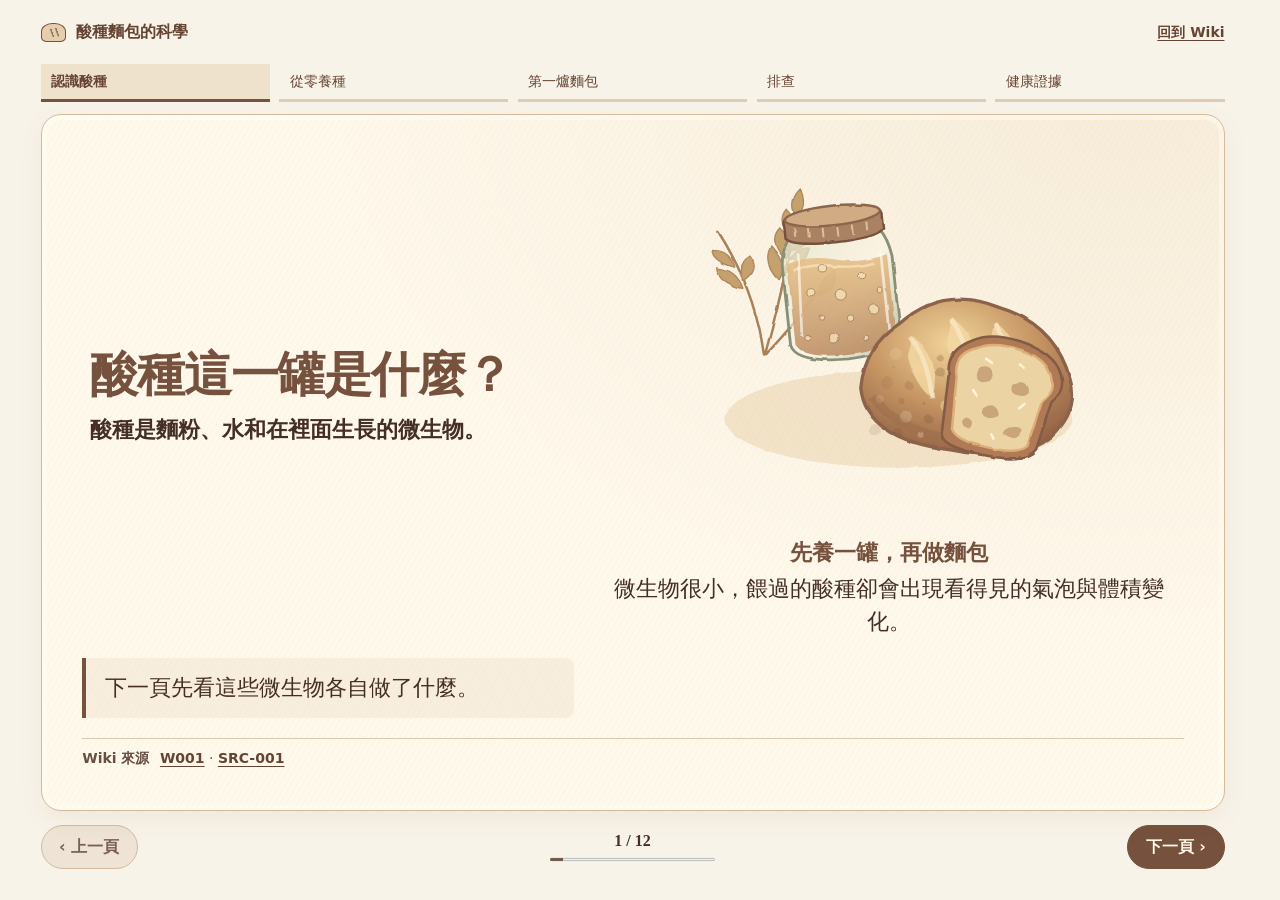
==== commit b486cb6d: "Add files via upload 更新簡報內容" ====
--- a/docs/slides/index.html
+++ b/docs/slides/index.html
@@ -3,7 +3,7 @@
 <head>
   <meta charset="utf-8">
   <meta name="viewport" content="width=device-width, initial-scale=1">
-  <meta name="description" content="16 頁圖解，從認識酸種到實際做一爐酸種麵包。">
+  <meta name="description" content="12 頁圖解，從零養酸種，到用烤模與蒸氣盤烤第一爐。">
   <title>酸種麵包的科學：從一罐酸種開始</title>
   <link rel="icon" href="data:,">
   <link rel="stylesheet" href="./slides.css">
@@ -15,362 +15,246 @@
     <a class="wiki-link" href="../index.html">回到 Wiki</a>
   </header>
   <main class="book">
-    <nav class="chapters" aria-label="章節進度"><a href="#slide-1">認識酸種</a><a href="#slide-5">養種與觀察</a><a href="#slide-9">發酵條件</a><a href="#slide-11">動手做麵包</a><a href="#slide-14">排查與回顧</a></nav>
+    <nav class="chapters" aria-label="章節進度"><a href="#slide-1">認識酸種</a><a href="#slide-3">從零養種</a><a href="#slide-6">第一爐麵包</a><a href="#slide-11">排查</a><a href="#slide-12">健康證據</a></nav>
     <div class="deck" id="deck">
       <article class="slide cover" id="slide-1" aria-labelledby="title-1" tabindex="-1">
         <header class="slide-heading">
-          <h1 id="title-1">從一罐酸種開始</h1>
-          <p class="takeaway" data-claim="01.1">酸種是一罐粉、水與微生物，先學會觀察它，再用它做麵包。</p>
-        </header>
-        <div class="diagram" role="group" aria-label="從一罐酸種開始圖解"><div class="diagram-panel" data-claim="01.2">
+          <h1 id="title-1">酸種這一罐是什麼？</h1>
+          <p class="takeaway" data-claim="01.1">酸種是麵粉、水和在裡面生長的微生物。</p>
+        </header>
+        <div class="diagram" role="group" aria-label="酸種這一罐是什麼？圖解"><div class="diagram-panel" data-claim="01.2">
           <img src="./assets/lesson-cover.svg" width="480" height="390" alt="" decoding="async">
-          <h3>這罐叫酸種</h3>
-          <p class="diagram-note">麵粉加水後，微生物會在裡面生長。</p>
-        </div></div>
-        
-        
+          <h3>先養一罐，再做麵包</h3>
+          <p class="diagram-note">微生物很小，餵過的酸種卻會出現看得見的氣泡與體積變化。</p>
+        </div></div>
+        <p class="practice" >下一頁先看這些微生物各自做了什麼。</p>
         
         <nav class="citations" aria-label="第 1 頁來源"><span class="source-label">Wiki 來源</span> <span><a href="../index.html#W001">W001</a> · <a href="../index.html#ref-SRC-001">SRC-001</a></span></nav>
       </article>
-      <article class="slide compare" id="slide-2" aria-labelledby="title-2" tabindex="-1">
-        <header class="slide-heading">
-          <h2 id="title-2">兩款白小麥麵包，試驗怎麼比？</h2>
-          <p class="takeaway" data-claim="02.1">以 Wiki 裡的一項白小麥麵包試驗為例，先看兩款配方用什麼發酵。</p>
-        </header>
-        <div class="diagram" role="group" aria-label="兩款白小麥麵包，試驗怎麼比？圖解"><div class="diagram-panel" data-claim="02.2">
+      <article class="slide channels" id="slide-2" aria-labelledby="title-2" tabindex="-1">
+        <header class="slide-heading">
+          <h2 id="title-2">麵包為什麼會膨脹、有酸味？</h2>
+          <p class="takeaway" data-claim="02.1">酵母產氣讓麵糰膨脹，乳酸菌產酸影響風味。</p>
+        </header>
+        <div class="diagram" role="group" aria-label="麵包為什麼會膨脹、有酸味？圖解"><div class="diagram-panel" data-claim="02.2">
+          <img src="./assets/lesson-gas.svg" width="480" height="390" alt="" decoding="async">
+          <h3>酵母產生二氧化碳</h3>
+          <p class="diagram-note">氣體留在麵糰裡，讓麵糰漲大。</p>
+        </div><div class="diagram-panel" data-claim="02.3">
+          <img src="./assets/lesson-acid.svg" width="480" height="390" alt="" decoding="async">
+          <h3>乳酸菌產生乳酸</h3>
+          <p class="diagram-note">乳酸等有機酸會影響味道。</p>
+        </div></div>
+        <p class="practice" data-claim="02.4">微生物會利用麵粉裡的糖等養分。接下來把粉和水混在一起，開始養自己的酸種。</p>
+        
+        <nav class="citations" aria-label="第 2 頁來源"><span class="source-label">Wiki 來源</span> <span><a href="../index.html#W001">W001</a> · <a href="../index.html#ref-SRC-001">SRC-001</a></span></nav>
+      </article>
+      <article class="slide chain" id="slide-3" aria-labelledby="title-3" tabindex="-1">
+        <header class="slide-heading">
+          <h2 id="title-3">從空罐開始，要準備什麼？</h2>
+          <p class="takeaway" data-claim="03.1">洗手、備好乾淨容器與器具，再把麵粉和水拌勻。</p>
+        </header>
+        <div class="diagram" role="group" aria-label="從空罐開始，要準備什麼？圖解"><div class="diagram-panel" data-claim="03.2">
+          <img src="./assets/lesson-wash-jar.svg" width="480" height="390" alt="" decoding="async">
+          <h3>準備</h3>
+          <p class="diagram-note">清潔工作檯、寬口玻璃罐和攪拌器具。</p>
+        </div><div class="diagram-panel" data-claim="03.3">
+          <img src="./assets/lesson-ingredients.svg" width="480" height="390" alt="" decoding="async">
+          <h3>起始量｜研究示例</h3>
+          <p class="diagram-note">用美式量匙量 2 平大匙麵粉與 2 大匙蒸餾水，拌在一起。</p>
+        </div><div class="diagram-panel" data-claim="03.4">
           <img src="./assets/lesson-jar.svg" width="480" height="390" alt="" decoding="async">
-          <h3>白小麥酸種麵包</h3>
-          <p class="diagram-note">用含有酵母與細菌的酸種。</p>
-        </div><div class="diagram-panel" data-claim="02.3">
-          <img src="./assets/lesson-yeast.svg" width="480" height="390" alt="" decoding="async">
-          <h3>白小麥酵母麵包</h3>
-          <p class="diagram-note">用酵母。這款是試驗中的對照麵包。</p>
-        </div></div>
-        <p class="practice" data-claim="02.4">這裡先認識試驗中的兩種配方。第 15 頁再看健康證據。</p>
-        
-        
-        <nav class="citations" aria-label="第 2 頁來源"><span class="source-label">Wiki 來源</span> <span><a href="../index.html#W001">W001</a> · <a href="../index.html#ref-SRC-001">SRC-001</a></span> <span><a href="../index.html#W008">W008</a> · <a href="../index.html#ref-SRC-006">SRC-006</a></span></nav>
-      </article>
-      <article class="slide chain" id="slide-3" aria-labelledby="title-3" tabindex="-1">
-        <header class="slide-heading">
-          <h2 id="title-3">麵粉加水，為什麼會發酵？</h2>
-          <p class="takeaway" data-claim="03.1">微生物利用麵粉裡的糖等養分，發酵就會產生氣體和酸。</p>
-        </header>
-        <div class="diagram" role="group" aria-label="麵粉加水，為什麼會發酵？圖解"><div class="diagram-panel" data-claim="03.2">
-          <img src="./assets/lesson-ingredients.svg" width="480" height="390" alt="" decoding="async">
-          <h3>① 混合麵粉和水</h3>
-          <p class="diagram-note">麵粉與周遭環境會帶來微生物。</p>
-        </div><div class="diagram-panel" data-claim="03.3">
-          <img src="./assets/lesson-yeast.svg" width="480" height="390" alt="" decoding="async">
-          <h3>② 微生物利用養分</h3>
-          <p class="diagram-note">糖等養分成為微生物的食物。</p>
-        </div><div class="diagram-panel" data-claim="03.4">
-          <img src="./assets/lesson-products.svg" width="480" height="390" alt="" decoding="async">
-          <h3>③ 產生氣體與酸</h3>
-          <p class="diagram-note">包括二氧化碳及有機酸。</p>
-        </div></div>
-        
-        
-        
-        <nav class="citations" aria-label="第 3 頁來源"><span class="source-label">Wiki 來源</span> <span><a href="../index.html#W001">W001</a> · <a href="../index.html#ref-SRC-001">SRC-001</a></span></nav>
-      </article>
-      <article class="slide channels" id="slide-4" aria-labelledby="title-4" tabindex="-1">
-        <header class="slide-heading">
-          <h2 id="title-4">酵母菌與乳酸菌做什麼？</h2>
-          <p class="takeaway" data-claim="04.1">用兩條線索理解發酵：氣體幫助膨脹，酸影響風味。</p>
-        </header>
-        <div class="diagram" role="group" aria-label="酵母菌與乳酸菌做什麼？圖解"><div class="diagram-panel" data-claim="04.2">
-          <img src="./assets/lesson-gas.svg" width="480" height="390" alt="" decoding="async">
-          <h3>酵母菌 → 二氧化碳</h3>
-          <p class="diagram-note">氣體留在麵糰裡，幫助麵糰漲大。</p>
+          <h3>第一段等待</h3>
+          <p class="diagram-note">研究用乾淨紙巾覆住罐口，在室溫放 24 小時。</p>
+        </div></div>
+        <p class="practice" data-claim="03.5">這是既有研究的起始操作示例。下一頁看研究如何續餵，以及家庭指南怎麼用秤。</p>
+        
+        <nav class="citations" aria-label="第 3 頁來源"><span class="source-label">Wiki 來源</span> <span><a href="../index.html#W007">W007</a> · <a href="../index.html#ref-SRC-005">SRC-005</a></span> <span><a href="../index.html#W005">W005</a> · <a href="../index.html#ref-SRC-002">SRC-002</a></span></nav>
+      </article>
+      <article class="slide compare" id="slide-4" aria-labelledby="title-4" tabindex="-1">
+        <header class="slide-heading">
+          <h2 id="title-4">每次餵養，要留多少、加多少？</h2>
+          <p class="takeaway" data-claim="04.1">餵養是取出一部分，再用新粉和水餵剩下的酸種。</p>
+        </header>
+        <div class="diagram" role="group" aria-label="每次餵養，要留多少、加多少？圖解"><div class="diagram-panel" data-claim="04.2">
+          <img src="./assets/lesson-jar.svg" width="480" height="390" alt="" decoding="async">
+          <h3>接上頁｜研究的量匙做法</h3>
+          <p class="diagram-note">約每 24 小時拌勻，取出並丟掉 1 美式大匙舊酸種。各加 1 美式大匙新麵粉和水，拌勻後用乾淨紙巾覆住。</p>
         </div><div class="diagram-panel" data-claim="04.3">
-          <img src="./assets/lesson-acid.svg" width="480" height="390" alt="" decoding="async">
-          <h3>乳酸菌 → 乳酸</h3>
-          <p class="diagram-note">乳酸等有機酸會影響風味。</p>
-        </div></div>
-        
-        
-        
-        <nav class="citations" aria-label="第 4 頁來源"><span class="source-label">Wiki 來源</span> <span><a href="../index.html#W001">W001</a> · <a href="../index.html#ref-SRC-001">SRC-001</a></span></nav>
-      </article>
-      <article class="slide workbench" id="slide-5" aria-labelledby="title-5" tabindex="-1">
-        <header class="slide-heading">
-          <h2 id="title-5">養酸種前，先準備什麼？</h2>
-          <p class="takeaway" data-claim="05.1">準備乾淨的工作區，以及能記錄餵養的工具。</p>
-        </header>
-        <div class="diagram" role="group" aria-label="養酸種前，先準備什麼？圖解"><div class="diagram-panel" data-claim="05.2">
+          <img src="./assets/lesson-scale.svg" width="480" height="390" alt="" decoding="async">
+          <h3>另一個例子｜家庭用秤</h3>
+          <p class="diagram-note">留下 20 克舊酸種，就加 20 克粉、20 克水。這是 1:1:1 的等重示算。</p>
+        </div></div>
+        <p class="practice" data-claim="04.4">量匙示例省略研究採樣。用秤是另一種餵法。拌好後先記罐高，下次就有比較基準。</p>
+        
+        <nav class="citations" aria-label="第 4 頁來源"><span class="source-label">Wiki 來源</span> <span><a href="../index.html#W005">W005</a> · <a href="../index.html#ref-SRC-002">SRC-002</a> <a href="../index.html#ref-SRC-007">SRC-007</a></span></nav>
+      </article>
+      <article class="slide observe" id="slide-5" aria-labelledby="title-5" tabindex="-1">
+        <header class="slide-heading">
+          <h2 id="title-5">新酸種先漲又停，怎麼看？</h2>
+          <p class="takeaway" data-claim="05.1">單次漲高只是一筆觀察；看多次餵養後是否反覆膨脹。</p>
+        </header>
+        <div class="diagram" role="group" aria-label="三個罐子的橫線代表同一個起始高度"><div class="diagram-panel" data-claim="05.2">
+          <img src="./assets/lesson-mark-start.svg" width="480" height="390" alt="" decoding="async">
+          <h3>剛餵完，標記罐高</h3>
+          <p class="diagram-note">寫下餵養時的高度和時間。</p>
+        </div><div class="diagram-panel" data-claim="05.3">
+          <img src="./assets/lesson-mark-rise.svg" width="480" height="390" alt="" decoding="async">
+          <h3>漲高時，記最高點</h3>
+          <p class="diagram-note">看罐側高度和氣泡，和起始線比一比。</p>
+        </div><div class="diagram-panel" data-claim="05.4">
+          <img src="./assets/lesson-mark-settle.svg" width="480" height="390" alt="" decoding="async">
+          <h3>稍後，看看有沒有回落</h3>
+          <p class="diagram-note">初期先漲後停或回落，研究有觀察到。把幾次的紀錄放在一起看。</p>
+        </div></div>
+        <p class="practice" data-claim="05.5">研究追蹤 14 天。家裡看自己這罐的反覆變化，再決定何時分出一份做麵包。</p>
+        <div class="slide-links"><a class="lesson-link" href="#slide-4">回看兩種餵養示例</a></div>
+        <nav class="citations" aria-label="第 5 頁來源"><span class="source-label">Wiki 來源</span> <span><a href="../index.html#W005">W005</a> · <a href="../index.html#ref-SRC-002">SRC-002</a> <a href="../index.html#ref-SRC-007">SRC-007</a></span> <span><a href="../index.html#W002">W002</a> · <a href="../index.html#ref-SRC-001">SRC-001</a></span></nav>
+      </article>
+      <article class="slide fork" id="slide-6" aria-labelledby="title-6" tabindex="-1">
+        <header class="slide-heading">
+          <h2 id="title-6">什麼時候能取一份做酵頭？</h2>
+          <p class="takeaway" data-claim="06.1">多次餵養後能反覆漲高，再把母種分成留養和本次烘焙兩份。</p>
+        </header>
+        <div class="diagram" role="group" aria-label="什麼時候能取一份做酵頭？圖解"><div class="diagram-panel" data-claim="06.2">
+          <img src="./assets/lesson-jar.svg" width="480" height="390" alt="" decoding="async">
+          <h3>母種｜留在罐裡繼續養</h3>
+          <p class="diagram-note">「母種」是平常持續餵養的酸種。留一部分作為下一次的起點。</p>
+        </div><div class="diagram-panel" data-claim="06.3">
+          <img src="./assets/lesson-rise.svg" width="480" height="390" alt="" decoding="async">
+          <h3>酵頭｜這次拌進麵糰</h3>
+          <p class="diagram-note">依 CSU 兩個中型麵包配方，另取 ½ 美式杯已建立酸種，拌入 ½ 杯水與 ¾–1 杯麵粉。鬆蓋，室溫漲到約兩倍時用。</p>
+        </div></div>
+        <p class="practice" data-claim="06.4">酵頭這份用未漂白、蛋白質約 11–13% 的通用麵粉，杯量都是美式量杯。等這份漲到位，就來拌麵糰。</p>
+        
+        <nav class="citations" aria-label="第 6 頁來源"><span class="source-label">Wiki 來源</span> <span><a href="../index.html#W003">W003</a> · <a href="../index.html#ref-SRC-004">SRC-004</a></span> <span><a href="../index.html#W005">W005</a> · <a href="../index.html#ref-SRC-007">SRC-007</a></span> <span><a href="../index.html#W004">W004</a> · <a href="../index.html#ref-SRC-004">SRC-004</a></span></nav>
+      </article>
+      <article class="slide flow" id="slide-7" aria-labelledby="title-7" tabindex="-1">
+        <header class="slide-heading">
+          <h2 id="title-7">酵頭漲好後，麵糰怎麼拌？</h2>
+          <p class="takeaway" data-claim="07.1">把酵頭加水、粉和鹽，揉到麵糰柔軟好整理。</p>
+        </header>
+        <div class="diagram" role="group" aria-label="酵頭漲好後，麵糰怎麼拌？圖解"><div class="diagram-panel" data-claim="07.2">
+          <img src="./assets/lesson-mix.svg" width="480" height="390" alt="" decoding="async">
+          <h3>① 酵頭加水</h3>
+          <p class="diagram-note">把整份酵頭放入大碗，拌入 2 美式杯水。</p>
+        </div><div class="diagram-panel" data-claim="07.3">
+          <img src="./assets/lesson-flour.svg" width="480" height="390" alt="" decoding="async">
+          <h3>② 加粉，再加鹽</h3>
+          <p class="diagram-note">拌入 2–3 美式杯通用麵粉，攪約 100–200 下，再拌入 1½–2 茶匙鹽。</p>
+        </div><div class="diagram-panel" data-claim="07.4">
+          <img src="./assets/lesson-dough.svg" width="480" height="390" alt="" decoding="async">
+          <h3>③ 逐步加粉並揉</h3>
+          <p class="diagram-note">分次補粉，揉到柔軟。放入抹薄油的碗並翻面，蓋好，留膨脹空間。</p>
+        </div></div>
+        <p class="practice" data-claim="07.5">這是同一個兩個中型麵包的配方。下一頁用體積安排兩次發酵。</p>
+        <div class="slide-links"><a class="lesson-link" href="../index.html#W004">查看完整 CSU 配方與用量</a></div>
+        <nav class="citations" aria-label="第 7 頁來源"><span class="source-label">Wiki 來源</span> <span><a href="../index.html#W004">W004</a> · <a href="../index.html#ref-SRC-004">SRC-004</a></span></nav>
+      </article>
+      <article class="slide stages" id="slide-8" aria-labelledby="title-8" tabindex="-1">
+        <header class="slide-heading">
+          <h2 id="title-8">兩次發酵之間要做什麼？</h2>
+          <p class="takeaway" data-claim="08.1">第一次發酵後整形，整形後在烤模裡等最後發酵。</p>
+        </header>
+        <div class="diagram" role="group" aria-label="兩次發酵之間要做什麼？圖解"><div class="diagram-panel" data-claim="08.2">
+          <img src="./assets/lesson-dough.svg" width="480" height="390" alt="" decoding="async">
+          <h3>① 第一次發酵</h3>
+          <p class="diagram-note">依本室溫配方，等整團麵糰漲到約兩倍。</p>
+        </div><div class="diagram-panel" data-claim="08.3">
+          <img src="./assets/lesson-shape.svg" width="480" height="390" alt="" decoding="async">
+          <h3>② 分成兩等份再整形</h3>
+          <p class="diagram-note">將邊緣收到底下，讓麵糰表面略繃緊。</p>
+        </div><div class="diagram-panel" data-claim="08.4">
+          <img src="./assets/lesson-covered.svg" width="480" height="390" alt="" decoding="async">
+          <h3>③ 最後發酵</h3>
+          <p class="diagram-note">放入抹油或鋪烘焙紙的吐司模或派盤，蓋好，再等體積約翻倍。</p>
+        </div></div>
+        <p class="practice" data-claim="08.5">到這裡，順序是分出酵頭、拌麵糰、第一次發酵、整形、最後發酵。接著入爐。</p>
+        
+        <nav class="citations" aria-label="第 8 頁來源"><span class="source-label">Wiki 來源</span> <span><a href="../index.html#W004">W004</a> · <a href="../index.html#ref-SRC-004">SRC-004</a></span></nav>
+      </article>
+      <article class="slide compare oven-setup" id="slide-9" aria-labelledby="title-9" tabindex="-1">
+        <header class="slide-heading">
+          <h2 id="title-9">沒有鑄鐵鍋，烤箱怎麼排？</h2>
+          <p class="takeaway" data-claim="09.1">採 CSU 原文的替代烘烤流程：中層麵包，最底層蒸氣盤。</p>
+        </header>
+        <div class="diagram" role="group" aria-label="沒有鑄鐵鍋，烤箱怎麼排？圖解"><div class="diagram-panel" data-claim="09.2">
+          <img src="./assets/lesson-steam-oven.svg" width="480" height="390" alt="" decoding="async">
+          <h3>預熱前：分兩層放</h3>
+          <p class="diagram-note">CSU 的參考烤溫為 425 °F（約 218 °C）。最底層放空的耐烤箱淺盤；裝麵糰的烤盤或烤模免預熱。</p>
+        </div><div class="diagram-panel" data-claim="09.3">
+          <img src="./assets/lesson-steam-pour.svg" width="480" height="390" alt="" decoding="async">
+          <h3>入爐時：才加沸水</h3>
+          <p class="diagram-note">先在麵糰表面劃口。麵包放入中層時，將 ½–1 美式杯沸水倒入底層蒸氣盤。小心熱蒸氣，拿熱烤具用隔熱手套。</p>
+        </div></div>
+        <p class="practice" data-claim="09.4">你的 230 °C 旋風／氣炸烤箱，須先確認說明書允許此模式放蒸氣盤並注入沸水，並能配置中層與最底層，才適用這個蒸氣盤流程。CSU 未提供此模式換算值，實際設定依說明書和烤箱表現調整。</p>
+        <div class="slide-links"><a class="lesson-link" href="https://extension.colostate.edu/resource/sourdough-basics-caring-for-your-starter-and-making-bread/">核對 CSU 替代烤法原文</a></div>
+        <nav class="citations" aria-label="第 9 頁來源"><span class="source-label">Wiki 來源</span> <span><a href="../index.html#W004">W004</a> · <a href="../index.html#ref-SRC-004">SRC-004</a></span></nav>
+      </article>
+      <article class="slide flow" id="slide-10" aria-labelledby="title-10" tabindex="-1">
+        <header class="slide-heading">
+          <h2 id="title-10">怎麼判斷可以出爐、切片？</h2>
+          <p class="takeaway" data-claim="10.1">以這份配方的烤色和中心熟度判斷，出爐後放到完全冷卻。</p>
+        </header>
+        <div class="diagram" role="group" aria-label="怎麼判斷可以出爐、切片？圖解"><div class="diagram-panel" data-claim="10.2">
+          <img src="./assets/lesson-bread.svg" width="480" height="390" alt="" decoding="async">
+          <h3>先看烤色</h3>
+          <p class="diagram-note">CSU 原文約 35–45 分鐘供參考。烤色應呈金黃至深褐。</p>
+        </div><div class="diagram-panel" data-claim="10.3">
+          <img src="./assets/lesson-check-bread.svg" width="480" height="390" alt="" decoding="async">
+          <h3>再量中心</h3>
+          <p class="diagram-note">用食物溫度計確認中心達 190 °F（約 88 °C）。未達則續烤。</p>
+        </div><div class="diagram-panel" data-claim="10.4">
+          <img src="./assets/lesson-rack.svg" width="480" height="390" alt="" decoding="async">
+          <h3>最後放網架</h3>
+          <p class="diagram-note">戴隔熱手套取出烤具，把麵包移上網架，完全冷卻後再切。</p>
+        </div></div>
+        <p class="practice" data-claim="10.5">時間與中心溫度是這份配方的參考與熟度指標。烤完回頭看，若酸種那一關不順，下一頁有排查方式。</p>
+        
+        <nav class="citations" aria-label="第 10 頁來源"><span class="source-label">Wiki 來源</span> <span><a href="../index.html#W004">W004</a> · <a href="../index.html#ref-SRC-004">SRC-004</a></span></nav>
+      </article>
+      <article class="slide triage" id="slide-11" aria-labelledby="title-11" tabindex="-1">
+        <header class="slide-heading">
+          <h2 id="title-11">漲得慢或發黴，先做什麼？</h2>
+          <p class="takeaway" data-claim="11.1">漲得慢，查養種條件。明顯發黴，丟掉全部酸種。</p>
+        </header>
+        <div class="diagram" role="group" aria-label="漲得慢或發黴，先做什麼？圖解"><div class="diagram-panel" data-claim="11.2">
+          <img src="./assets/lesson-clock.svg" width="480" height="390" alt="" decoding="async">
+          <h3>漲得慢｜回到餵養紀錄</h3>
+          <p class="diagram-note">回查室溫、用粉、粉水比例和餵養間隔，再比較同一罐的變化。</p>
+        </div><div class="diagram-panel" data-claim="11.3">
           <img src="./assets/lesson-wash-jar.svg" width="480" height="390" alt="" decoding="async">
-          <h3>容器和器具</h3>
-          <p class="diagram-note">先洗手，清潔容器、器具及工作檯。</p>
-        </div><div class="diagram-panel" data-claim="05.3">
-          <img src="./assets/lesson-ingredients.svg" width="480" height="390" alt="" decoding="async">
-          <h3>麵粉和水</h3>
-          <p class="diagram-note">自發酸種從粉水混合開始。</p>
-        </div><div class="diagram-panel" data-claim="05.4">
-          <img src="./assets/lesson-weigh-notes.svg" width="480" height="390" alt="" decoding="async">
-          <h3>廚房秤和筆記</h3>
-          <p class="diagram-note">秤用於等重餵養，筆記用來記下起始高度。</p>
-        </div></div>
-        <p class="practice" data-claim="05.5">室溫發酵時鬆蓋。</p>
-        
-        
-        <nav class="citations" aria-label="第 5 頁來源"><span class="source-label">Wiki 來源</span> <span><a href="../index.html#W007">W007</a> · <a href="../index.html#ref-SRC-005">SRC-005</a> <a href="../index.html#ref-SRC-007">SRC-007</a></span> <span><a href="../index.html#W001">W001</a> · <a href="../index.html#ref-SRC-001">SRC-001</a></span> <span><a href="../index.html#W005">W005</a> · <a href="../index.html#ref-SRC-007">SRC-007</a></span></nav>
-      </article>
-      <article class="slide timeline" id="slide-6" aria-labelledby="title-6" tabindex="-1">
-        <header class="slide-heading">
-          <h2 id="title-6">新酸種先漲又停，怎麼看？</h2>
-          <p class="takeaway" data-claim="06.1">初養早期可能先漲高，再暫時停滯或回落。</p>
-        </header>
-        <div class="diagram" role="group" aria-label="新酸種先漲又停，怎麼看？圖解"><div class="diagram-panel" data-claim="06.2">
-          <img src="./assets/lesson-rise.svg" width="480" height="390" alt="" decoding="async">
-          <h3>早期漲高</h3>
-          <p class="diagram-note">實驗記錄到早期膨脹。</p>
-        </div><div class="diagram-panel" data-claim="06.3">
-          <img src="./assets/lesson-settle.svg" width="480" height="390" alt="" decoding="async">
-          <h3>短暫回落或停滯</h3>
-          <p class="diagram-note">一次漲高無法辨認是哪種微生物造成。</p>
-        </div><div class="diagram-panel" data-claim="06.4">
-          <img src="./assets/lesson-bacteria.svg" width="480" height="390" alt="" decoding="async">
-          <h3>後期菌群改變</h3>
-          <p class="diagram-note">實驗後期較常見耐酸的細菌。</p>
-        </div></div>
-        <p class="practice" data-claim="06.5">圖是室溫每日餵養、追蹤 14 天的實驗示意。這是該批樣本的觀察期。家中養種可觀察每罐的變化。</p>
-        
-        
-        <nav class="citations" aria-label="第 6 頁來源"><span class="source-label">Wiki 來源</span> <span><a href="../index.html#W005">W005</a> · <a href="../index.html#ref-SRC-002">SRC-002</a> <a href="../index.html#ref-SRC-007">SRC-007</a></span></nav>
-      </article>
-      <article class="slide flow" id="slide-7" aria-labelledby="title-7" tabindex="-1">
-        <header class="slide-heading">
-          <h2 id="title-7">餵養酸種，先留多少？</h2>
-          <p class="takeaway" data-claim="07.1">等重餵養例：先秤留下的酸種，再補同樣重量的粉和水。</p>
-        </header>
-        <div class="diagram" role="group" aria-label="餵養酸種，先留多少？圖解"><div class="diagram-panel" data-claim="07.2">
-          <img src="./assets/lesson-jar.svg" width="480" height="390" alt="" decoding="async">
-          <h3>① 先取出一部分</h3>
-          <p class="diagram-note">把要繼續養的舊酸種留在罐裡。</p>
-        </div><div class="diagram-panel" data-claim="07.3">
-          <img src="./assets/lesson-scale.svg" width="480" height="390" alt="" decoding="async">
-          <h3>② 秤留下的重量</h3>
-          <p class="diagram-note">粉和水各秤出同樣重量。</p>
-        </div><div class="diagram-panel" data-claim="07.4">
-          <img src="./assets/lesson-bowl.svg" width="480" height="390" alt="" decoding="async">
-          <h3>③ 加入並拌勻</h3>
-          <p class="diagram-note">餵完記下起始高度。</p>
-        </div></div>
-        <p class="practice" data-claim="07.5">若手上是已養好的冷藏酸種，可另看 W003 的冷藏保養流程。</p>
-        
-        
-        <nav class="citations" aria-label="第 7 頁來源"><span class="source-label">Wiki 來源</span> <span><a href="../index.html#W005">W005</a> · <a href="../index.html#ref-SRC-007">SRC-007</a></span> <span><a href="../index.html#W003">W003</a> · <a href="../index.html#ref-SRC-004">SRC-004</a></span></nav>
-      </article>
-      <article class="slide observe" id="slide-8" aria-labelledby="title-8" tabindex="-1">
-        <header class="slide-heading">
-          <h2 id="title-8">怎麼看酸種有沒有活動？</h2>
-          <p class="takeaway" data-claim="08.1">每次餵完先標記高度，再比較氣泡、漲高與回落。</p>
-        </header>
-        <div class="diagram" role="group" aria-label="三個罐子的橫線代表同一個起始高度"><div class="diagram-panel" data-claim="08.2">
-          <img src="./assets/lesson-mark-start.svg" width="480" height="390" alt="" decoding="async">
-          <h3>剛餵完</h3>
-          <p class="diagram-note">記下起始高度。</p>
-        </div><div class="diagram-panel" data-claim="08.3">
-          <img src="./assets/lesson-mark-rise.svg" width="480" height="390" alt="" decoding="async">
-          <h3>漲高時</h3>
-          <p class="diagram-note">從罐側看高度和氣泡。</p>
-        </div><div class="diagram-panel" data-claim="08.4">
-          <img src="./assets/lesson-mark-settle.svg" width="480" height="390" alt="" decoding="async">
-          <h3>之後回落時</h3>
-          <p class="diagram-note">把變化和前幾次的紀錄一起看。</p>
-        </div></div>
-        
-        
-        
-        <nav class="citations" aria-label="第 8 頁來源"><span class="source-label">Wiki 來源</span> <span><a href="../index.html#W005">W005</a> · <a href="../index.html#ref-SRC-007">SRC-007</a></span></nav>
-      </article>
-      <article class="slide factors" id="slide-9" aria-labelledby="title-9" tabindex="-1">
-        <header class="slide-heading">
-          <h2 id="title-9">同一罐，為什麼有時漲得慢？</h2>
-          <p class="takeaway" data-claim="09.1">先看配方和餵養條件，才容易比較兩次發酵。</p>
-        </header>
-        <div class="diagram" role="group" aria-label="同一罐，為什麼有時漲得慢？圖解"><div class="diagram-panel" data-claim="09.2">
+          <h3>明顯發黴｜重新開始</h3>
+          <p class="diagram-note">丟掉容器裡的全部酸種，徹底洗淨並沖洗容器。</p>
+        </div></div>
+        <p class="practice" data-claim="11.4">生酸種避免試吃。氣泡、氣味和高度只用於追蹤發酵活性。</p>
+        <div class="slide-links"><a class="lesson-link" href="#slide-5">回看怎麼記錄罐高</a></div>
+        <nav class="citations" aria-label="第 11 頁來源"><span class="source-label">Wiki 來源</span> <span><a href="../index.html#W007">W007</a> · <a href="../index.html#ref-SRC-005">SRC-005</a> <a href="../index.html#ref-SRC-007">SRC-007</a></span> <span><a href="../index.html#W002">W002</a> · <a href="../index.html#ref-SRC-001">SRC-001</a></span></nav>
+      </article>
+      <article class="slide compare" id="slide-12" aria-labelledby="title-12" tabindex="-1">
+        <header class="slide-heading">
+          <h2 id="title-12">烤成酸種麵包，就比較健康嗎？</h2>
+          <p class="takeaway" data-claim="12.1">酸種麵包的健康效果要看比較條件，麩質要看原料。</p>
+        </header>
+        <div class="diagram" role="group" aria-label="烤成酸種麵包，就比較健康嗎？圖解"><div class="diagram-panel" data-claim="12.2">
+          <img src="./assets/lesson-comparison.svg" width="480" height="390" alt="" decoding="async">
+          <h3>血糖｜人體試驗結果不一</h3>
+          <p class="diagram-note">有些成人試驗看到較低的餐後血糖反應，有些未見明確差異。比較時要看用粉、製程和對照麵包。</p>
+        </div><div class="diagram-panel" data-claim="12.3">
           <img src="./assets/lesson-flour.svg" width="480" height="390" alt="" decoding="async">
-          <h3>麵粉</h3>
-          <p class="diagram-note">不同粉提供的養分可能不同。</p>
-        </div><div class="diagram-panel" data-claim="09.3">
-          <img src="./assets/lesson-drop.svg" width="480" height="390" alt="" decoding="async">
-          <h3>水量</h3>
-          <p class="diagram-note">用「水重對粉重」記粉水比例。</p>
-        </div><div class="diagram-panel" data-claim="09.4">
-          <img src="./assets/lesson-therm.svg" width="480" height="390" alt="" decoding="async">
-          <h3>溫度與餵養間隔</h3>
-          <p class="diagram-note">溫度影響生長與產氣，間隔會改變發酵時間。</p>
-        </div></div>
-        <p class="practice" data-claim="09.5">同一試驗的條件下，不同酸種的膨脹速度和氣味表現也可不同。</p>
-        
-        
-        <nav class="citations" aria-label="第 9 頁來源"><span class="source-label">Wiki 來源</span> <span><a href="../index.html#W002">W002</a> · <a href="../index.html#ref-SRC-001">SRC-001</a></span> <span><a href="../index.html#W006">W006</a> · <a href="../index.html#ref-SRC-003">SRC-003</a></span></nav>
-      </article>
-      <article class="slide fork" id="slide-10" aria-labelledby="title-10" tabindex="-1">
-        <header class="slide-heading">
-          <h2 id="title-10">什麼時候可以準備做麵包？</h2>
-          <p class="takeaway" data-claim="10.1">先看酸種是否反覆漲高。做第一爐時，再依配方看另餵的那份。</p>
-        </header>
-        <div class="diagram" role="group" aria-label="什麼時候可以準備做麵包？圖解"><div class="diagram-panel" data-claim="10.2">
-          <img src="./assets/lesson-notes.svg" width="480" height="390" alt="" decoding="async">
-          <h3>若還在觀察新酸種</h3>
-          <p class="diagram-note">比對多次餵養後的膨脹，觀察表現是否逐漸穩定。</p>
-        </div><div class="diagram-panel" data-claim="10.3">
-          <img src="./assets/lesson-rise.svg" width="480" height="390" alt="" decoding="async">
-          <h3>第一爐配方的酵頭</h3>
-          <p class="diagram-note">酵頭是另餵、準備拌進麵糰的那一份。依本配方，室溫漲到約兩倍時使用。</p>
-        </div></div>
-        
-        
-        
-        <nav class="citations" aria-label="第 10 頁來源"><span class="source-label">Wiki 來源</span> <span><a href="../index.html#W005">W005</a> · <a href="../index.html#ref-SRC-007">SRC-007</a></span> <span><a href="../index.html#W004">W004</a> · <a href="../index.html#ref-SRC-004">SRC-004</a></span></nav>
-      </article>
-      <article class="slide roadmap" id="slide-11" aria-labelledby="title-11" tabindex="-1">
-        <header class="slide-heading">
-          <h2 id="title-11">一爐酸種麵包怎麼做？</h2>
-          <p class="takeaway" data-claim="11.1">先看懂三段路線，再用 Wiki 的完整用量操作。</p>
-        </header>
-        <div class="diagram" role="group" aria-label="一爐酸種麵包怎麼做？圖解"><div class="diagram-panel" data-claim="11.2">
-          <img src="./assets/lesson-mix.svg" width="480" height="390" alt="" decoding="async">
-          <h3>① 備酵頭、拌揉</h3>
-          <p class="diagram-note">將餵好的酵頭加水、粉和鹽，揉到柔軟。</p>
-        </div><div class="diagram-panel" data-claim="11.3">
-          <img src="./assets/lesson-shape.svg" width="480" height="390" alt="" decoding="async">
-          <h3>② 發酵、整形</h3>
-          <p class="diagram-note">先等體積變大，再分份整形，接著最後發酵。</p>
-        </div><div class="diagram-panel" data-claim="11.4">
-          <img src="./assets/lesson-bake.svg" width="480" height="390" alt="" decoding="async">
-          <h3>③ 烘烤、冷卻</h3>
-          <p class="diagram-note">本例使用預熱的有蓋鑄鐵鍋，出爐後放網架。</p>
-        </div></div>
-        
-        
-        <div class="slide-links"><a class="lesson-link" href="../index.html#W004">查看完整配方與用量</a></div>
-        <nav class="citations" aria-label="第 11 頁來源"><span class="source-label">Wiki 來源</span> <span><a href="../index.html#W004">W004</a> · <a href="../index.html#ref-SRC-004">SRC-004</a></span></nav>
-      </article>
-      <article class="slide stages" id="slide-12" aria-labelledby="title-12" tabindex="-1">
-        <header class="slide-heading">
-          <h2 id="title-12">兩次發酵中間要做什麼？</h2>
-          <p class="takeaway" data-claim="12.1">第一次發酵後才整形，整形後再做最後發酵。</p>
-        </header>
-        <div class="diagram" role="group" aria-label="兩次發酵中間要做什麼？圖解"><div class="diagram-panel" data-claim="12.2">
-          <img src="./assets/lesson-dough.svg" width="480" height="390" alt="" decoding="async">
-          <h3>① 先讓麵糰漲高</h3>
-          <p class="diagram-note">這個室溫配方等體積約翻倍。</p>
-        </div><div class="diagram-panel" data-claim="12.3">
-          <img src="./assets/lesson-shape.svg" width="480" height="390" alt="" decoding="async">
-          <h3>② 分份並整形</h3>
-          <p class="diagram-note">分成兩等份，把邊緣收到麵糰底下。</p>
-        </div><div class="diagram-panel" data-claim="12.4">
-          <img src="./assets/lesson-covered.svg" width="480" height="390" alt="" decoding="async">
-          <h3>③ 整形後再等</h3>
-          <p class="diagram-note">蓋好，等體積再次約翻倍。</p>
-        </div></div>
-        <p class="practice" data-claim="12.5">原配方提醒，發酵時間會受海拔影響。先看體積。</p>
-        
-        
-        <nav class="citations" aria-label="第 12 頁來源"><span class="source-label">Wiki 來源</span> <span><a href="../index.html#W004">W004</a> · <a href="../index.html#ref-SRC-004">SRC-004</a></span></nav>
-      </article>
-      <article class="slide baking" id="slide-13" aria-labelledby="title-13" tabindex="-1">
-        <header class="slide-heading">
-          <h2 id="title-13">烤到什麼程度才出爐？</h2>
-          <p class="takeaway" data-claim="13.1">這份有蓋鑄鐵鍋配方，用烤色和中心溫度觀察熟度。</p>
-        </header>
-        <div class="diagram" role="group" aria-label="烤到什麼程度才出爐？圖解"><div class="diagram-panel" data-claim="13.2">
-          <img src="./assets/lesson-pot.svg" width="480" height="390" alt="" decoding="async">
-          <h3>預熱後入鍋</h3>
-          <p class="diagram-note">依配方劃口，戴隔熱手套把麵糰移入已預熱的鍋。</p>
-        </div><div class="diagram-panel" data-claim="13.3">
-          <img src="./assets/lesson-check-bread.svg" width="480" height="390" alt="" decoding="async">
-          <h3>看烤色、量中心</h3>
-          <p class="diagram-note">外表金黃至深褐時，用食物溫度計量中心。本配方未達約 88 °C 就繼續烤。</p>
-        </div><div class="diagram-panel" data-claim="13.4">
-          <img src="./assets/lesson-rack.svg" width="480" height="390" alt="" decoding="async">
-          <h3>在網架上放涼</h3>
-          <p class="diagram-note">戴隔熱手套取出，再等麵包完全冷卻才切。</p>
-        </div></div>
-        <p class="practice" data-claim="13.5">這個中心溫度是此配方的熟度指標。</p>
-        
-        
-        <nav class="citations" aria-label="第 13 頁來源"><span class="source-label">Wiki 來源</span> <span><a href="../index.html#W004">W004</a> · <a href="../index.html#ref-SRC-004">SRC-004</a></span></nav>
-      </article>
-      <article class="slide triage" id="slide-14" aria-labelledby="title-14" tabindex="-1">
-        <header class="slide-heading">
-          <h2 id="title-14">漲得慢、發黴，怎麼處理？</h2>
-          <p class="takeaway" data-claim="14.1">漲得慢，查發酵條件。明顯發黴，丟掉全部酸種。</p>
-        </header>
-        <div class="diagram" role="group" aria-label="漲得慢、發黴，怎麼處理？圖解"><div class="diagram-panel" data-claim="14.2">
-          <img src="./assets/lesson-clock.svg" width="480" height="390" alt="" decoding="async">
-          <h3>漲得慢</h3>
-          <p class="diagram-note">回查室溫、麵粉和餵養間隔。</p>
-        </div><div class="diagram-panel" data-claim="14.3">
-          <img src="./assets/lesson-wash-jar.svg" width="480" height="390" alt="" decoding="async">
-          <h3>明顯發黴</h3>
-          <p class="diagram-note">丟掉容器內全部酸種，徹底洗淨並沖洗容器。</p>
-        </div></div>
-        <p class="practice" data-claim="14.4">生酸種避免試吃。氣泡、高度和氣味只用來追蹤發酵活性。</p>
-        
-        
-        <nav class="citations" aria-label="第 14 頁來源"><span class="source-label">Wiki 來源</span> <span><a href="../index.html#W007">W007</a> · <a href="../index.html#ref-SRC-005">SRC-005</a> <a href="../index.html#ref-SRC-007">SRC-007</a></span></nav>
-      </article>
-      <article class="slide compare" id="slide-15" aria-labelledby="title-15" tabindex="-1">
-        <header class="slide-heading">
-          <h2 id="title-15">酸種一定比較健康嗎？</h2>
-          <p class="takeaway" data-claim="15.1">健康證據要看研究怎麼比，麩質則要看使用的原料。</p>
-        </header>
-        <div class="diagram" role="group" aria-label="酸種一定比較健康嗎？圖解"><div class="diagram-panel" data-claim="15.2">
-          <img src="./assets/lesson-comparison.svg" width="480" height="390" alt="" decoding="async">
-          <h3>餐後血糖</h3>
-          <p class="diagram-note">成人試驗結果不一致。要一起看用粉、製程與對照麵包。</p>
-        </div><div class="diagram-panel" data-claim="15.3">
-          <img src="./assets/lesson-flour.svg" width="480" height="390" alt="" decoding="async">
-          <h3>麩質</h3>
-          <p class="diagram-note">含麩質麵粉做的酸種麵包仍含麩質，乳糜瀉患者應避開。</p>
-        </div></div>
-        <p class="practice" data-claim="15.4">現有證據還無法確定單靠酸種發酵就有臨床健康效益。</p>
-        
-        
-        <nav class="citations" aria-label="第 15 頁來源"><span class="source-label">Wiki 來源</span> <span><a href="../index.html#W008">W008</a> · <a href="../index.html#ref-SRC-006">SRC-006</a> <a href="../index.html#ref-SRC-007">SRC-007</a></span></nav>
-      </article>
-      <article class="slide map" id="slide-16" aria-labelledby="title-16" tabindex="-1">
-        <header class="slide-heading">
-          <h2 id="title-16">用一張圖回顧酸種課</h2>
-          <p class="takeaway" data-claim="16.1">下次操作時，從想解決的問題回到對應步驟。</p>
-        </header>
-        <div class="diagram" role="group" aria-label="用一張圖回顧酸種課圖解"><div class="diagram-panel" data-claim="16.2">
-          <img src="./assets/lesson-jar.svg" width="480" height="390" alt="" decoding="async">
-          <h3><a href="#slide-2">認識</a></h3>
-          <p class="diagram-note">粉、水和微生物</p>
-        </div><div class="diagram-panel" data-claim="16.3">
-          <img src="./assets/lesson-scale.svg" width="480" height="390" alt="" decoding="async">
-          <h3><a href="#slide-7">餵養與觀察</a></h3>
-          <p class="diagram-note">補粉水，記起始高度</p>
-        </div><div class="diagram-panel" data-claim="16.4">
-          <img src="./assets/lesson-therm.svg" width="480" height="390" alt="" decoding="async">
-          <h3><a href="#slide-9">發酵條件</a></h3>
-          <p class="diagram-note">記用粉、粉水比例、溫度及餵養間隔</p>
-        </div><div class="diagram-panel" data-claim="16.5">
-          <img src="./assets/lesson-bread.svg" width="480" height="390" alt="" decoding="async">
-          <h3><a href="#slide-11">製作</a></h3>
-          <p class="diagram-note">備酵頭、整形、烘烤</p>
-        </div><div class="diagram-panel" data-claim="16.6">
-          <img src="./assets/lesson-wash-jar.svg" width="480" height="390" alt="" decoding="async">
-          <h3><a href="#slide-14">排查</a></h3>
-          <p class="diagram-note">慢就查條件。明顯發黴時，丟掉全部酸種。</p>
-        </div></div>
-        <p class="practice" data-claim="16.7">健康證據另看用粉、製程和對照麵包。</p>
-        <details class="quiz" data-claim="16.8"><summary>剛餵完，要記下什麼才好比較下一次漲高？</summary><p>起始高度。之後可以比較漲高與回落的情形。</p></details>
+          <h3>麩質｜看用的是什麼粉</h3>
+          <p class="diagram-note">用含麩質麵粉做的酸種麵包仍含麩質，乳糜瀉患者應避開這類麵包。</p>
+        </div></div>
+        <p class="practice" data-claim="12.4">現有證據不足以確定單靠酸種發酵就有臨床健康效益。</p>
         <div class="slide-links"><a class="lesson-link" href="../index.html#references" id="reference-link">七份參考來源</a> <a class="lesson-link" href="../index.html">返回 Wiki</a></div>
-        <nav class="citations" aria-label="第 16 頁來源"><span class="source-label">Wiki 來源</span> <span><a href="../index.html#W001">W001</a> · <a href="../index.html#ref-SRC-001">SRC-001</a></span> <span><a href="../index.html#W005">W005</a> · <a href="../index.html#ref-SRC-007">SRC-007</a></span> <span><a href="../index.html#W002">W002</a> · <a href="../index.html#ref-SRC-001">SRC-001</a></span> <span><a href="../index.html#W004">W004</a> · <a href="../index.html#ref-SRC-004">SRC-004</a></span> <span><a href="../index.html#W007">W007</a> · <a href="../index.html#ref-SRC-005">SRC-005</a> <a href="../index.html#ref-SRC-007">SRC-007</a></span> <span><a href="../index.html#W008">W008</a> · <a href="../index.html#ref-SRC-006">SRC-006</a></span></nav>
+        <nav class="citations" aria-label="第 12 頁來源"><span class="source-label">Wiki 來源</span> <span><a href="../index.html#W008">W008</a> · <a href="../index.html#ref-SRC-006">SRC-006</a> <a href="../index.html#ref-SRC-007">SRC-007</a></span></nav>
       </article>
     </div>
     <nav class="pager" aria-label="投影片翻頁" hidden>
       <button type="button" id="previous"><span aria-hidden="true">‹</span> 上一頁</button>
       <div class="page-status">
         <output id="page-number" aria-live="polite"></output>
-        <progress id="reading-progress" max="16" value="1" aria-label="閱讀進度"></progress>
+        <progress id="reading-progress" max="12" value="1" aria-label="閱讀進度"></progress>
       </div>
       <button type="button" id="next">下一頁 <span aria-hidden="true">›</span></button>
     </nav>
--- a/docs/slides/slides.css
+++ b/docs/slides/slides.css
@@ -282,3 +282,16 @@
 .quiz p { padding-top: .4em; }
 @media (max-width: 900px) { .quiz { font-size: 19px; } }
 @media (max-width: 610px) { .quiz { font-size: 18px; } }
+
+.oven-setup .practice {
+  background: #efdfc7;
+}
+@media (max-width: 610px) {
+  .oven-setup .diagram-panel {
+    display: block;
+  }
+  .oven-setup .diagram-panel img {
+    width: auto;
+    height: 118px;
+  }
+}
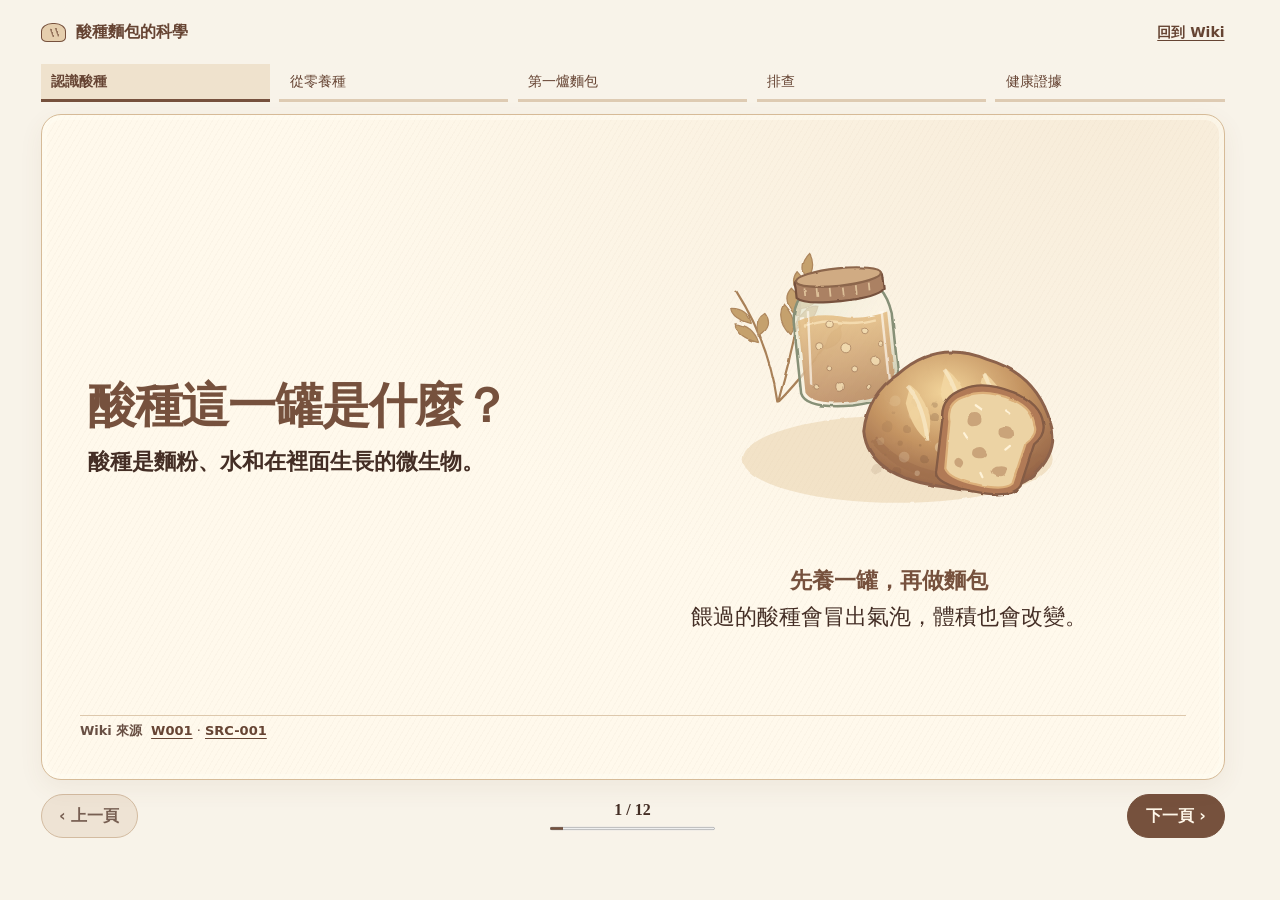
==== commit 7d9d1f85: "Add files via upload" ====
--- a/docs/slides/index.html
+++ b/docs/slides/index.html
@@ -18,236 +18,240 @@
     <nav class="chapters" aria-label="章節進度"><a href="#slide-1">認識酸種</a><a href="#slide-3">從零養種</a><a href="#slide-6">第一爐麵包</a><a href="#slide-11">排查</a><a href="#slide-12">健康證據</a></nav>
     <div class="deck" id="deck">
       <article class="slide cover" id="slide-1" aria-labelledby="title-1" tabindex="-1">
-        <header class="slide-heading">
-          <h1 id="title-1">酸種這一罐是什麼？</h1>
-          <p class="takeaway" data-claim="01.1">酸種是麵粉、水和在裡面生長的微生物。</p>
-        </header>
-        <div class="diagram" role="group" aria-label="酸種這一罐是什麼？圖解"><div class="diagram-panel" data-claim="01.2">
-          <img src="./assets/lesson-cover.svg" width="480" height="390" alt="" decoding="async">
-          <h3>先養一罐，再做麵包</h3>
-          <p class="diagram-note">微生物很小，餵過的酸種卻會出現看得見的氣泡與體積變化。</p>
-        </div></div>
-        <p class="practice" >下一頁先看這些微生物各自做了什麼。</p>
-        
-        <nav class="citations" aria-label="第 1 頁來源"><span class="source-label">Wiki 來源</span> <span><a href="../index.html#W001">W001</a> · <a href="../index.html#ref-SRC-001">SRC-001</a></span></nav>
+        <div class="slide-content">
+          <header class="slide-heading">
+            <h1 id="title-1">酸種這一罐是什麼？</h1>
+            <p class="takeaway" data-claim="01.1">酸種是麵粉、水和在裡面生長的微生物。</p>
+          </header>
+          <div class="diagram" role="group" aria-label="酸種這一罐是什麼？圖解"><div class="diagram-panel" data-claim="01.2">
+            <img src="./assets/lesson-cover.svg" width="480" height="390" alt="" decoding="async">
+            <h3>先養一罐，再做麵包</h3>
+            <p class="diagram-note">餵過的酸種會冒出氣泡，體積也會改變。</p>
+          </div></div>
+        </div>
+        <footer class="slide-footer"><nav class="citations" aria-label="第 1 頁來源"><span class="source-label">Wiki 來源</span> <span><a href="../index.html#W001">W001</a> · <a href="../index.html#ref-SRC-001">SRC-001</a></span></nav></footer>
       </article>
       <article class="slide channels" id="slide-2" aria-labelledby="title-2" tabindex="-1">
-        <header class="slide-heading">
-          <h2 id="title-2">麵包為什麼會膨脹、有酸味？</h2>
-          <p class="takeaway" data-claim="02.1">酵母產氣讓麵糰膨脹，乳酸菌產酸影響風味。</p>
-        </header>
-        <div class="diagram" role="group" aria-label="麵包為什麼會膨脹、有酸味？圖解"><div class="diagram-panel" data-claim="02.2">
-          <img src="./assets/lesson-gas.svg" width="480" height="390" alt="" decoding="async">
-          <h3>酵母產生二氧化碳</h3>
-          <p class="diagram-note">氣體留在麵糰裡，讓麵糰漲大。</p>
-        </div><div class="diagram-panel" data-claim="02.3">
-          <img src="./assets/lesson-acid.svg" width="480" height="390" alt="" decoding="async">
-          <h3>乳酸菌產生乳酸</h3>
-          <p class="diagram-note">乳酸等有機酸會影響味道。</p>
-        </div></div>
-        <p class="practice" data-claim="02.4">微生物會利用麵粉裡的糖等養分。接下來把粉和水混在一起，開始養自己的酸種。</p>
-        
-        <nav class="citations" aria-label="第 2 頁來源"><span class="source-label">Wiki 來源</span> <span><a href="../index.html#W001">W001</a> · <a href="../index.html#ref-SRC-001">SRC-001</a></span></nav>
+        <div class="slide-content">
+          <header class="slide-heading">
+            <h2 id="title-2">麵包為什麼會膨脹、有酸味？</h2>
+            <p class="takeaway" data-claim="02.1">酵母產氣讓麵糰膨脹，乳酸菌產酸影響風味。</p>
+          </header>
+          <div class="diagram" role="group" aria-label="麵包為什麼會膨脹、有酸味？圖解"><div class="diagram-panel" data-claim="02.2">
+            <img src="./assets/lesson-gas.svg" width="480" height="390" alt="" decoding="async">
+            <h3>酵母產生二氧化碳</h3>
+            <p class="diagram-note">氣體留在麵糰裡，讓麵糰漲大。</p>
+          </div><div class="diagram-panel" data-claim="02.3">
+            <img src="./assets/lesson-acid.svg" width="480" height="390" alt="" decoding="async">
+            <h3>乳酸菌產生乳酸</h3>
+            <p class="diagram-note">乳酸等有機酸會影響味道。</p>
+          </div></div>
+          <p class="practice" data-claim="02.4">酵母和乳酸菌都會利用麵粉裡的糖等養分。</p>
+        </div>
+        <footer class="slide-footer"><nav class="citations" aria-label="第 2 頁來源"><span class="source-label">Wiki 來源</span> <span><a href="../index.html#W001">W001</a> · <a href="../index.html#ref-SRC-001">SRC-001</a></span></nav></footer>
       </article>
       <article class="slide chain" id="slide-3" aria-labelledby="title-3" tabindex="-1">
-        <header class="slide-heading">
-          <h2 id="title-3">從空罐開始，要準備什麼？</h2>
-          <p class="takeaway" data-claim="03.1">洗手、備好乾淨容器與器具，再把麵粉和水拌勻。</p>
-        </header>
-        <div class="diagram" role="group" aria-label="從空罐開始，要準備什麼？圖解"><div class="diagram-panel" data-claim="03.2">
-          <img src="./assets/lesson-wash-jar.svg" width="480" height="390" alt="" decoding="async">
-          <h3>準備</h3>
-          <p class="diagram-note">清潔工作檯、寬口玻璃罐和攪拌器具。</p>
-        </div><div class="diagram-panel" data-claim="03.3">
-          <img src="./assets/lesson-ingredients.svg" width="480" height="390" alt="" decoding="async">
-          <h3>起始量｜研究示例</h3>
-          <p class="diagram-note">用美式量匙量 2 平大匙麵粉與 2 大匙蒸餾水，拌在一起。</p>
-        </div><div class="diagram-panel" data-claim="03.4">
-          <img src="./assets/lesson-jar.svg" width="480" height="390" alt="" decoding="async">
-          <h3>第一段等待</h3>
-          <p class="diagram-note">研究用乾淨紙巾覆住罐口，在室溫放 24 小時。</p>
-        </div></div>
-        <p class="practice" data-claim="03.5">這是既有研究的起始操作示例。下一頁看研究如何續餵，以及家庭指南怎麼用秤。</p>
-        
-        <nav class="citations" aria-label="第 3 頁來源"><span class="source-label">Wiki 來源</span> <span><a href="../index.html#W007">W007</a> · <a href="../index.html#ref-SRC-005">SRC-005</a></span> <span><a href="../index.html#W005">W005</a> · <a href="../index.html#ref-SRC-002">SRC-002</a></span></nav>
+        <div class="slide-content">
+          <header class="slide-heading">
+            <h2 id="title-3">從空罐開始，要準備什麼？</h2>
+            <p class="takeaway" data-claim="03.1">洗手、備好乾淨容器與器具，再把麵粉和水拌勻。</p>
+          </header>
+          <div class="diagram" role="group" aria-label="從空罐開始，要準備什麼？圖解"><div class="diagram-panel" data-claim="03.2">
+            <img src="./assets/lesson-wash-jar.svg" width="480" height="390" alt="" decoding="async">
+            <h3>準備</h3>
+            <p class="diagram-note">清潔工作檯、寬口玻璃罐和攪拌器具。</p>
+          </div><div class="diagram-panel" data-claim="03.3">
+            <img src="./assets/lesson-ingredients.svg" width="480" height="390" alt="" decoding="async">
+            <h3>量粉和水</h3>
+            <p class="diagram-note">拌勻 2 平美式大匙麵粉和 2 美式大匙蒸餾水。</p>
+          </div><div class="diagram-panel" data-claim="03.4">
+            <img src="./assets/lesson-jar.svg" width="480" height="390" alt="" decoding="async">
+            <h3>蓋好，等 24 小時</h3>
+            <p class="diagram-note">用乾淨紙巾覆住罐口，放在室溫。</p>
+          </div></div>
+        </div>
+        <footer class="slide-footer"><nav class="citations" aria-label="第 3 頁來源"><span class="source-label">Wiki 來源</span> <span><a href="../index.html#W007">W007</a> · <a href="../index.html#ref-SRC-005">SRC-005</a></span> <span><a href="../index.html#W005">W005</a> · <a href="../index.html#ref-SRC-002">SRC-002</a></span></nav><span class="footer-links">量匙法取自研究示例</span></footer>
       </article>
       <article class="slide compare" id="slide-4" aria-labelledby="title-4" tabindex="-1">
-        <header class="slide-heading">
-          <h2 id="title-4">每次餵養，要留多少、加多少？</h2>
-          <p class="takeaway" data-claim="04.1">餵養是取出一部分，再用新粉和水餵剩下的酸種。</p>
-        </header>
-        <div class="diagram" role="group" aria-label="每次餵養，要留多少、加多少？圖解"><div class="diagram-panel" data-claim="04.2">
-          <img src="./assets/lesson-jar.svg" width="480" height="390" alt="" decoding="async">
-          <h3>接上頁｜研究的量匙做法</h3>
-          <p class="diagram-note">約每 24 小時拌勻，取出並丟掉 1 美式大匙舊酸種。各加 1 美式大匙新麵粉和水，拌勻後用乾淨紙巾覆住。</p>
-        </div><div class="diagram-panel" data-claim="04.3">
-          <img src="./assets/lesson-scale.svg" width="480" height="390" alt="" decoding="async">
-          <h3>另一個例子｜家庭用秤</h3>
-          <p class="diagram-note">留下 20 克舊酸種，就加 20 克粉、20 克水。這是 1:1:1 的等重示算。</p>
-        </div></div>
-        <p class="practice" data-claim="04.4">量匙示例省略研究採樣。用秤是另一種餵法。拌好後先記罐高，下次就有比較基準。</p>
-        
-        <nav class="citations" aria-label="第 4 頁來源"><span class="source-label">Wiki 來源</span> <span><a href="../index.html#W005">W005</a> · <a href="../index.html#ref-SRC-002">SRC-002</a> <a href="../index.html#ref-SRC-007">SRC-007</a></span></nav>
+        <div class="slide-content">
+          <header class="slide-heading">
+            <h2 id="title-4">每次餵養，要留多少、加多少？</h2>
+            <p class="takeaway" data-claim="04.1">餵養是取出一部分，再用新粉和水餵剩下的酸種。</p>
+          </header>
+          <div class="diagram" role="group" aria-label="每次餵養，要留多少、加多少？圖解"><div class="diagram-panel" data-claim="04.2">
+            <img src="./assets/lesson-jar.svg" width="480" height="390" alt="" decoding="async">
+            <h3>用量匙續餵</h3>
+            <p class="diagram-note">約每 24 小時拌勻，取出並丟掉 1 美式大匙酸種。各加 1 美式大匙麵粉和水，拌勻後覆上乾淨紙巾。</p>
+          </div><div class="diagram-panel" data-claim="04.3">
+            <img src="./assets/lesson-scale.svg" width="480" height="390" alt="" decoding="async">
+            <h3>用秤等重餵養</h3>
+            <p class="diagram-note">另一種餵法：留 20 克酸種，加 20 克粉和 20 克水。三樣等重，就是 1:1:1。</p>
+          </div></div>
+        </div>
+        <footer class="slide-footer"><nav class="citations" aria-label="第 4 頁來源"><span class="source-label">Wiki 來源</span> <span><a href="../index.html#W005">W005</a> · <a href="../index.html#ref-SRC-002">SRC-002</a> <a href="../index.html#ref-SRC-007">SRC-007</a></span></nav><span class="footer-links">量匙法略去實驗採樣</span></footer>
       </article>
       <article class="slide observe" id="slide-5" aria-labelledby="title-5" tabindex="-1">
-        <header class="slide-heading">
-          <h2 id="title-5">新酸種先漲又停，怎麼看？</h2>
-          <p class="takeaway" data-claim="05.1">單次漲高只是一筆觀察；看多次餵養後是否反覆膨脹。</p>
-        </header>
-        <div class="diagram" role="group" aria-label="三個罐子的橫線代表同一個起始高度"><div class="diagram-panel" data-claim="05.2">
-          <img src="./assets/lesson-mark-start.svg" width="480" height="390" alt="" decoding="async">
-          <h3>剛餵完，標記罐高</h3>
-          <p class="diagram-note">寫下餵養時的高度和時間。</p>
-        </div><div class="diagram-panel" data-claim="05.3">
-          <img src="./assets/lesson-mark-rise.svg" width="480" height="390" alt="" decoding="async">
-          <h3>漲高時，記最高點</h3>
-          <p class="diagram-note">看罐側高度和氣泡，和起始線比一比。</p>
-        </div><div class="diagram-panel" data-claim="05.4">
-          <img src="./assets/lesson-mark-settle.svg" width="480" height="390" alt="" decoding="async">
-          <h3>稍後，看看有沒有回落</h3>
-          <p class="diagram-note">初期先漲後停或回落，研究有觀察到。把幾次的紀錄放在一起看。</p>
-        </div></div>
-        <p class="practice" data-claim="05.5">研究追蹤 14 天。家裡看自己這罐的反覆變化，再決定何時分出一份做麵包。</p>
-        <div class="slide-links"><a class="lesson-link" href="#slide-4">回看兩種餵養示例</a></div>
-        <nav class="citations" aria-label="第 5 頁來源"><span class="source-label">Wiki 來源</span> <span><a href="../index.html#W005">W005</a> · <a href="../index.html#ref-SRC-002">SRC-002</a> <a href="../index.html#ref-SRC-007">SRC-007</a></span> <span><a href="../index.html#W002">W002</a> · <a href="../index.html#ref-SRC-001">SRC-001</a></span></nav>
+        <div class="slide-content">
+          <header class="slide-heading">
+            <h2 id="title-5">新酸種先漲又停，怎麼看？</h2>
+            <p class="takeaway" data-claim="05.1">先漲又停時，繼續餵養，比較幾次的高度和氣泡。</p>
+          </header>
+          <div class="diagram" role="group" aria-label="三個罐子的橫線代表同一個起始高度"><div class="diagram-panel" data-claim="05.2">
+            <img src="./assets/lesson-mark-start.svg" width="480" height="390" alt="" decoding="async">
+            <h3>剛餵完，畫一條線</h3>
+            <p class="diagram-note">標出酸種高度，記下時間。</p>
+          </div><div class="diagram-panel" data-claim="05.3">
+            <img src="./assets/lesson-mark-rise.svg" width="480" height="390" alt="" decoding="async">
+            <h3>漲高時，看罐側</h3>
+            <p class="diagram-note">比對起始線，記高度和氣泡。</p>
+          </div><div class="diagram-panel" data-claim="05.4">
+            <img src="./assets/lesson-mark-settle.svg" width="480" height="390" alt="" decoding="async">
+            <h3>稍後，看有沒有回落</h3>
+            <p class="diagram-note">把幾次的紀錄放在一起比，看看能不能反覆漲高。</p>
+          </div></div>
+        </div>
+        <footer class="slide-footer"><nav class="citations" aria-label="第 5 頁來源"><span class="source-label">Wiki 來源</span> <span><a href="../index.html#W005">W005</a> · <a href="../index.html#ref-SRC-002">SRC-002</a> <a href="../index.html#ref-SRC-007">SRC-007</a></span> <span><a href="../index.html#W002">W002</a> · <a href="../index.html#ref-SRC-001">SRC-001</a></span></nav><span class="footer-links"><a href="#slide-4">回看怎麼餵</a></span></footer>
       </article>
       <article class="slide fork" id="slide-6" aria-labelledby="title-6" tabindex="-1">
-        <header class="slide-heading">
-          <h2 id="title-6">什麼時候能取一份做酵頭？</h2>
-          <p class="takeaway" data-claim="06.1">多次餵養後能反覆漲高，再把母種分成留養和本次烘焙兩份。</p>
-        </header>
-        <div class="diagram" role="group" aria-label="什麼時候能取一份做酵頭？圖解"><div class="diagram-panel" data-claim="06.2">
-          <img src="./assets/lesson-jar.svg" width="480" height="390" alt="" decoding="async">
-          <h3>母種｜留在罐裡繼續養</h3>
-          <p class="diagram-note">「母種」是平常持續餵養的酸種。留一部分作為下一次的起點。</p>
-        </div><div class="diagram-panel" data-claim="06.3">
-          <img src="./assets/lesson-rise.svg" width="480" height="390" alt="" decoding="async">
-          <h3>酵頭｜這次拌進麵糰</h3>
-          <p class="diagram-note">依 CSU 兩個中型麵包配方，另取 ½ 美式杯已建立酸種，拌入 ½ 杯水與 ¾–1 杯麵粉。鬆蓋，室溫漲到約兩倍時用。</p>
-        </div></div>
-        <p class="practice" data-claim="06.4">酵頭這份用未漂白、蛋白質約 11–13% 的通用麵粉，杯量都是美式量杯。等這份漲到位，就來拌麵糰。</p>
-        
-        <nav class="citations" aria-label="第 6 頁來源"><span class="source-label">Wiki 來源</span> <span><a href="../index.html#W003">W003</a> · <a href="../index.html#ref-SRC-004">SRC-004</a></span> <span><a href="../index.html#W005">W005</a> · <a href="../index.html#ref-SRC-007">SRC-007</a></span> <span><a href="../index.html#W004">W004</a> · <a href="../index.html#ref-SRC-004">SRC-004</a></span></nav>
+        <div class="slide-content">
+          <header class="slide-heading">
+            <h2 id="title-6">什麼時候能取一份做酵頭？</h2>
+            <p class="takeaway" data-claim="06.1">等到幾次餵養後都能明顯漲高，再取一份做酵頭。</p>
+          </header>
+          <div class="diagram" role="group" aria-label="什麼時候能取一份做酵頭？圖解"><div class="diagram-panel" data-claim="06.2">
+            <img src="./assets/lesson-jar.svg" width="480" height="390" alt="" decoding="async">
+            <h3>母種｜留罐繼續養</h3>
+            <p class="diagram-note">留一部分在罐裡，平常繼續餵，下次還能用。</p>
+          </div><div class="diagram-panel" data-claim="06.3">
+            <img src="./assets/lesson-rise.svg" width="480" height="390" alt="" decoding="async">
+            <h3>酵頭｜這次拌進麵糰</h3>
+            <p class="diagram-note">做兩個中型麵包：另取 ½ 杯已養穩的酸種，加 ½ 杯水和 ¾–1 杯麵粉。鬆蓋，室溫放到約兩倍大。</p>
+          </div></div>
+          <p class="practice" data-claim="06.4">酵頭用未漂白通用麵粉（蛋白質約 11–13%）。杯量用美式量杯。</p>
+        </div>
+        <footer class="slide-footer"><nav class="citations" aria-label="第 6 頁來源"><span class="source-label">Wiki 來源</span> <span><a href="../index.html#W003">W003</a> · <a href="../index.html#ref-SRC-004">SRC-004</a></span> <span><a href="../index.html#W005">W005</a> · <a href="../index.html#ref-SRC-007">SRC-007</a></span> <span><a href="../index.html#W004">W004</a> · <a href="../index.html#ref-SRC-004">SRC-004</a></span></nav></footer>
       </article>
       <article class="slide flow" id="slide-7" aria-labelledby="title-7" tabindex="-1">
-        <header class="slide-heading">
-          <h2 id="title-7">酵頭漲好後，麵糰怎麼拌？</h2>
-          <p class="takeaway" data-claim="07.1">把酵頭加水、粉和鹽，揉到麵糰柔軟好整理。</p>
-        </header>
-        <div class="diagram" role="group" aria-label="酵頭漲好後，麵糰怎麼拌？圖解"><div class="diagram-panel" data-claim="07.2">
-          <img src="./assets/lesson-mix.svg" width="480" height="390" alt="" decoding="async">
-          <h3>① 酵頭加水</h3>
-          <p class="diagram-note">把整份酵頭放入大碗，拌入 2 美式杯水。</p>
-        </div><div class="diagram-panel" data-claim="07.3">
-          <img src="./assets/lesson-flour.svg" width="480" height="390" alt="" decoding="async">
-          <h3>② 加粉，再加鹽</h3>
-          <p class="diagram-note">拌入 2–3 美式杯通用麵粉，攪約 100–200 下，再拌入 1½–2 茶匙鹽。</p>
-        </div><div class="diagram-panel" data-claim="07.4">
-          <img src="./assets/lesson-dough.svg" width="480" height="390" alt="" decoding="async">
-          <h3>③ 逐步加粉並揉</h3>
-          <p class="diagram-note">分次補粉，揉到柔軟。放入抹薄油的碗並翻面，蓋好，留膨脹空間。</p>
-        </div></div>
-        <p class="practice" data-claim="07.5">這是同一個兩個中型麵包的配方。下一頁用體積安排兩次發酵。</p>
-        <div class="slide-links"><a class="lesson-link" href="../index.html#W004">查看完整 CSU 配方與用量</a></div>
-        <nav class="citations" aria-label="第 7 頁來源"><span class="source-label">Wiki 來源</span> <span><a href="../index.html#W004">W004</a> · <a href="../index.html#ref-SRC-004">SRC-004</a></span></nav>
+        <div class="slide-content">
+          <header class="slide-heading">
+            <h2 id="title-7">酵頭漲好後，麵糰怎麼拌？</h2>
+            <p class="takeaway" data-claim="07.1">把酵頭加水、粉和鹽，揉到麵糰柔軟好整理。</p>
+          </header>
+          <div class="diagram" role="group" aria-label="酵頭漲好後，麵糰怎麼拌？圖解"><div class="diagram-panel" data-claim="07.2">
+            <img src="./assets/lesson-mix.svg" width="480" height="390" alt="" decoding="async">
+            <h3>① 酵頭加水</h3>
+            <p class="diagram-note">把整份酵頭放入大碗，拌入 2 美式杯水。</p>
+          </div><div class="diagram-panel" data-claim="07.3">
+            <img src="./assets/lesson-flour.svg" width="480" height="390" alt="" decoding="async">
+            <h3>② 加粉，再加鹽</h3>
+            <p class="diagram-note">拌入 2–3 美式杯通用麵粉，攪約 100–200 下，再拌入 1½–2 茶匙鹽。</p>
+          </div><div class="diagram-panel" data-claim="07.4">
+            <img src="./assets/lesson-dough.svg" width="480" height="390" alt="" decoding="async">
+            <h3>③ 分次補粉，揉軟</h3>
+            <p class="diagram-note">放入抹薄油的碗，翻面後蓋好，留空間讓麵糰膨脹。</p>
+          </div></div>
+        </div>
+        <footer class="slide-footer"><nav class="citations" aria-label="第 7 頁來源"><span class="source-label">Wiki 來源</span> <span><a href="../index.html#W004">W004</a> · <a href="../index.html#ref-SRC-004">SRC-004</a></span></nav><span class="footer-links"><a href="../index.html#W004">完整配方</a></span></footer>
       </article>
       <article class="slide stages" id="slide-8" aria-labelledby="title-8" tabindex="-1">
-        <header class="slide-heading">
-          <h2 id="title-8">兩次發酵之間要做什麼？</h2>
-          <p class="takeaway" data-claim="08.1">第一次發酵後整形，整形後在烤模裡等最後發酵。</p>
-        </header>
-        <div class="diagram" role="group" aria-label="兩次發酵之間要做什麼？圖解"><div class="diagram-panel" data-claim="08.2">
-          <img src="./assets/lesson-dough.svg" width="480" height="390" alt="" decoding="async">
-          <h3>① 第一次發酵</h3>
-          <p class="diagram-note">依本室溫配方，等整團麵糰漲到約兩倍。</p>
-        </div><div class="diagram-panel" data-claim="08.3">
-          <img src="./assets/lesson-shape.svg" width="480" height="390" alt="" decoding="async">
-          <h3>② 分成兩等份再整形</h3>
-          <p class="diagram-note">將邊緣收到底下，讓麵糰表面略繃緊。</p>
-        </div><div class="diagram-panel" data-claim="08.4">
-          <img src="./assets/lesson-covered.svg" width="480" height="390" alt="" decoding="async">
-          <h3>③ 最後發酵</h3>
-          <p class="diagram-note">放入抹油或鋪烘焙紙的吐司模或派盤，蓋好，再等體積約翻倍。</p>
-        </div></div>
-        <p class="practice" data-claim="08.5">到這裡，順序是分出酵頭、拌麵糰、第一次發酵、整形、最後發酵。接著入爐。</p>
-        
-        <nav class="citations" aria-label="第 8 頁來源"><span class="source-label">Wiki 來源</span> <span><a href="../index.html#W004">W004</a> · <a href="../index.html#ref-SRC-004">SRC-004</a></span></nav>
+        <div class="slide-content">
+          <header class="slide-heading">
+            <h2 id="title-8">兩次發酵之間要做什麼？</h2>
+            <p class="takeaway" data-claim="08.1">第一次發酵後整形，整形後在烤模裡等最後發酵。</p>
+          </header>
+          <div class="diagram" role="group" aria-label="兩次發酵之間要做什麼？圖解"><div class="diagram-panel" data-claim="08.2">
+            <img src="./assets/lesson-dough.svg" width="480" height="390" alt="" decoding="async">
+            <h3>① 第一次發酵</h3>
+            <p class="diagram-note">把整團麵糰放在室溫，等它漲到約兩倍。</p>
+          </div><div class="diagram-panel" data-claim="08.3">
+            <img src="./assets/lesson-shape.svg" width="480" height="390" alt="" decoding="async">
+            <h3>② 分成兩等份再整形</h3>
+            <p class="diagram-note">將邊緣收到底下，讓麵糰表面略繃緊。</p>
+          </div><div class="diagram-panel" data-claim="08.4">
+            <img src="./assets/lesson-covered.svg" width="480" height="390" alt="" decoding="async">
+            <h3>③ 最後發酵</h3>
+            <p class="diagram-note">放入抹油或鋪烘焙紙的吐司模或派盤，蓋好，再等體積約翻倍。</p>
+          </div></div>
+        </div>
+        <footer class="slide-footer"><nav class="citations" aria-label="第 8 頁來源"><span class="source-label">Wiki 來源</span> <span><a href="../index.html#W004">W004</a> · <a href="../index.html#ref-SRC-004">SRC-004</a></span></nav></footer>
       </article>
       <article class="slide compare oven-setup" id="slide-9" aria-labelledby="title-9" tabindex="-1">
-        <header class="slide-heading">
-          <h2 id="title-9">沒有鑄鐵鍋，烤箱怎麼排？</h2>
-          <p class="takeaway" data-claim="09.1">採 CSU 原文的替代烘烤流程：中層麵包，最底層蒸氣盤。</p>
-        </header>
-        <div class="diagram" role="group" aria-label="沒有鑄鐵鍋，烤箱怎麼排？圖解"><div class="diagram-panel" data-claim="09.2">
-          <img src="./assets/lesson-steam-oven.svg" width="480" height="390" alt="" decoding="async">
-          <h3>預熱前：分兩層放</h3>
-          <p class="diagram-note">CSU 的參考烤溫為 425 °F（約 218 °C）。最底層放空的耐烤箱淺盤；裝麵糰的烤盤或烤模免預熱。</p>
-        </div><div class="diagram-panel" data-claim="09.3">
-          <img src="./assets/lesson-steam-pour.svg" width="480" height="390" alt="" decoding="async">
-          <h3>入爐時：才加沸水</h3>
-          <p class="diagram-note">先在麵糰表面劃口。麵包放入中層時，將 ½–1 美式杯沸水倒入底層蒸氣盤。小心熱蒸氣，拿熱烤具用隔熱手套。</p>
-        </div></div>
-        <p class="practice" data-claim="09.4">你的 230 °C 旋風／氣炸烤箱，須先確認說明書允許此模式放蒸氣盤並注入沸水，並能配置中層與最底層，才適用這個蒸氣盤流程。CSU 未提供此模式換算值，實際設定依說明書和烤箱表現調整。</p>
-        <div class="slide-links"><a class="lesson-link" href="https://extension.colostate.edu/resource/sourdough-basics-caring-for-your-starter-and-making-bread/">核對 CSU 替代烤法原文</a></div>
-        <nav class="citations" aria-label="第 9 頁來源"><span class="source-label">Wiki 來源</span> <span><a href="../index.html#W004">W004</a> · <a href="../index.html#ref-SRC-004">SRC-004</a></span></nav>
+        <div class="slide-content">
+          <header class="slide-heading">
+            <h2 id="title-9">沒有鑄鐵鍋，烤箱怎麼排？</h2>
+            <p class="takeaway" data-claim="09.1">烤盤或烤模替代烤法：中層放麵包，最底層放蒸氣盤。</p>
+          </header>
+          <div class="diagram" role="group" aria-label="沒有鑄鐵鍋，烤箱怎麼排？圖解"><div class="diagram-panel" data-claim="09.2">
+            <img src="./assets/lesson-steam-oven.svg" width="480" height="390" alt="" decoding="async">
+            <h3>預熱前，放蒸氣盤</h3>
+            <p class="diagram-note">把空的耐烤箱淺盤放最底層，預熱到 425 °F（約 218 °C）。麵包的烤盤或烤模免預熱。</p>
+          </div><div class="diagram-panel" data-claim="09.3">
+            <img src="./assets/lesson-steam-pour.svg" width="480" height="390" alt="" decoding="async">
+            <h3>麵包入爐時，加沸水</h3>
+            <p class="diagram-note">劃口後把麵包放中層，倒 ½–1 美式杯沸水進底層淺盤。小心蒸氣，拿熱烤具戴隔熱手套。</p>
+          </div></div>
+          <p class="practice" data-claim="09.4">旋風／氣炸模式須有兩層，且說明書允許用蒸氣盤加沸水。此烤法沒有旋風換算值，請依說明書和烤箱表現調整。</p>
+        </div>
+        <footer class="slide-footer"><nav class="citations" aria-label="第 9 頁來源"><span class="source-label">Wiki 來源</span> <span><a href="../index.html#W004">W004</a> · <a href="../index.html#ref-SRC-004">SRC-004</a></span></nav><span class="footer-links"><a href="https://extension.colostate.edu/resource/sourdough-basics-caring-for-your-starter-and-making-bread/">烤法原文</a></span></footer>
       </article>
       <article class="slide flow" id="slide-10" aria-labelledby="title-10" tabindex="-1">
-        <header class="slide-heading">
-          <h2 id="title-10">怎麼判斷可以出爐、切片？</h2>
-          <p class="takeaway" data-claim="10.1">以這份配方的烤色和中心熟度判斷，出爐後放到完全冷卻。</p>
-        </header>
-        <div class="diagram" role="group" aria-label="怎麼判斷可以出爐、切片？圖解"><div class="diagram-panel" data-claim="10.2">
-          <img src="./assets/lesson-bread.svg" width="480" height="390" alt="" decoding="async">
-          <h3>先看烤色</h3>
-          <p class="diagram-note">CSU 原文約 35–45 分鐘供參考。烤色應呈金黃至深褐。</p>
-        </div><div class="diagram-panel" data-claim="10.3">
-          <img src="./assets/lesson-check-bread.svg" width="480" height="390" alt="" decoding="async">
-          <h3>再量中心</h3>
-          <p class="diagram-note">用食物溫度計確認中心達 190 °F（約 88 °C）。未達則續烤。</p>
-        </div><div class="diagram-panel" data-claim="10.4">
-          <img src="./assets/lesson-rack.svg" width="480" height="390" alt="" decoding="async">
-          <h3>最後放網架</h3>
-          <p class="diagram-note">戴隔熱手套取出烤具，把麵包移上網架，完全冷卻後再切。</p>
-        </div></div>
-        <p class="practice" data-claim="10.5">時間與中心溫度是這份配方的參考與熟度指標。烤完回頭看，若酸種那一關不順，下一頁有排查方式。</p>
-        
-        <nav class="citations" aria-label="第 10 頁來源"><span class="source-label">Wiki 來源</span> <span><a href="../index.html#W004">W004</a> · <a href="../index.html#ref-SRC-004">SRC-004</a></span></nav>
+        <div class="slide-content">
+          <header class="slide-heading">
+            <h2 id="title-10">怎麼判斷可以出爐、切片？</h2>
+            <p class="takeaway" data-claim="10.1">烤到色澤和中心溫度都達標，放涼再切。</p>
+          </header>
+          <div class="diagram" role="group" aria-label="怎麼判斷可以出爐、切片？圖解"><div class="diagram-panel" data-claim="10.2">
+            <img src="./assets/lesson-bread.svg" width="480" height="390" alt="" decoding="async">
+            <h3>先看烤色</h3>
+            <p class="diagram-note">這份配方約烤 35–45 分鐘，烤色應呈金黃至深褐。</p>
+          </div><div class="diagram-panel" data-claim="10.3">
+            <img src="./assets/lesson-check-bread.svg" width="480" height="390" alt="" decoding="async">
+            <h3>再量中心</h3>
+            <p class="diagram-note">用食物溫度計確認中心達 190 °F（約 88 °C）。未達則續烤。</p>
+          </div><div class="diagram-panel" data-claim="10.4">
+            <img src="./assets/lesson-rack.svg" width="480" height="390" alt="" decoding="async">
+            <h3>最後放網架</h3>
+            <p class="diagram-note">戴隔熱手套取出烤具，把麵包移上網架，完全冷卻後再切。</p>
+          </div></div>
+        </div>
+        <footer class="slide-footer"><nav class="citations" aria-label="第 10 頁來源"><span class="source-label">Wiki 來源</span> <span><a href="../index.html#W004">W004</a> · <a href="../index.html#ref-SRC-004">SRC-004</a></span></nav></footer>
       </article>
       <article class="slide triage" id="slide-11" aria-labelledby="title-11" tabindex="-1">
-        <header class="slide-heading">
-          <h2 id="title-11">漲得慢或發黴，先做什麼？</h2>
-          <p class="takeaway" data-claim="11.1">漲得慢，查養種條件。明顯發黴，丟掉全部酸種。</p>
-        </header>
-        <div class="diagram" role="group" aria-label="漲得慢或發黴，先做什麼？圖解"><div class="diagram-panel" data-claim="11.2">
-          <img src="./assets/lesson-clock.svg" width="480" height="390" alt="" decoding="async">
-          <h3>漲得慢｜回到餵養紀錄</h3>
-          <p class="diagram-note">回查室溫、用粉、粉水比例和餵養間隔，再比較同一罐的變化。</p>
-        </div><div class="diagram-panel" data-claim="11.3">
-          <img src="./assets/lesson-wash-jar.svg" width="480" height="390" alt="" decoding="async">
-          <h3>明顯發黴｜重新開始</h3>
-          <p class="diagram-note">丟掉容器裡的全部酸種，徹底洗淨並沖洗容器。</p>
-        </div></div>
-        <p class="practice" data-claim="11.4">生酸種避免試吃。氣泡、氣味和高度只用於追蹤發酵活性。</p>
-        <div class="slide-links"><a class="lesson-link" href="#slide-5">回看怎麼記錄罐高</a></div>
-        <nav class="citations" aria-label="第 11 頁來源"><span class="source-label">Wiki 來源</span> <span><a href="../index.html#W007">W007</a> · <a href="../index.html#ref-SRC-005">SRC-005</a> <a href="../index.html#ref-SRC-007">SRC-007</a></span> <span><a href="../index.html#W002">W002</a> · <a href="../index.html#ref-SRC-001">SRC-001</a></span></nav>
+        <div class="slide-content">
+          <header class="slide-heading">
+            <h2 id="title-11">漲得慢或發黴，先做什麼？</h2>
+            <p class="takeaway" data-claim="11.1">漲得慢，查養種條件。明顯發黴，丟掉全部酸種。</p>
+          </header>
+          <div class="diagram" role="group" aria-label="漲得慢或發黴，先做什麼？圖解"><div class="diagram-panel" data-claim="11.2">
+            <img src="./assets/lesson-clock.svg" width="480" height="390" alt="" decoding="async">
+            <h3>漲得慢｜回到餵養紀錄</h3>
+            <p class="diagram-note">回查室溫、用粉、粉水比例和餵養間隔，再比較同一罐的變化。</p>
+          </div><div class="diagram-panel" data-claim="11.3">
+            <img src="./assets/lesson-wash-jar.svg" width="480" height="390" alt="" decoding="async">
+            <h3>明顯發黴｜重新開始</h3>
+            <p class="diagram-note">丟掉容器裡的全部酸種，徹底洗淨並沖洗容器。</p>
+          </div></div>
+          <p class="practice" data-claim="11.4">別試吃生酸種。氣泡、氣味和高度只用來觀察發酵。</p>
+        </div>
+        <footer class="slide-footer"><nav class="citations" aria-label="第 11 頁來源"><span class="source-label">Wiki 來源</span> <span><a href="../index.html#W007">W007</a> · <a href="../index.html#ref-SRC-005">SRC-005</a> <a href="../index.html#ref-SRC-007">SRC-007</a></span> <span><a href="../index.html#W002">W002</a> · <a href="../index.html#ref-SRC-001">SRC-001</a></span></nav><span class="footer-links"><a href="#slide-5">回看怎麼記高度</a></span></footer>
       </article>
       <article class="slide compare" id="slide-12" aria-labelledby="title-12" tabindex="-1">
-        <header class="slide-heading">
-          <h2 id="title-12">烤成酸種麵包，就比較健康嗎？</h2>
-          <p class="takeaway" data-claim="12.1">酸種麵包的健康效果要看比較條件，麩質要看原料。</p>
-        </header>
-        <div class="diagram" role="group" aria-label="烤成酸種麵包，就比較健康嗎？圖解"><div class="diagram-panel" data-claim="12.2">
-          <img src="./assets/lesson-comparison.svg" width="480" height="390" alt="" decoding="async">
-          <h3>血糖｜人體試驗結果不一</h3>
-          <p class="diagram-note">有些成人試驗看到較低的餐後血糖反應，有些未見明確差異。比較時要看用粉、製程和對照麵包。</p>
-        </div><div class="diagram-panel" data-claim="12.3">
-          <img src="./assets/lesson-flour.svg" width="480" height="390" alt="" decoding="async">
-          <h3>麩質｜看用的是什麼粉</h3>
-          <p class="diagram-note">用含麩質麵粉做的酸種麵包仍含麩質，乳糜瀉患者應避開這類麵包。</p>
-        </div></div>
-        <p class="practice" data-claim="12.4">現有證據不足以確定單靠酸種發酵就有臨床健康效益。</p>
-        <div class="slide-links"><a class="lesson-link" href="../index.html#references" id="reference-link">七份參考來源</a> <a class="lesson-link" href="../index.html">返回 Wiki</a></div>
-        <nav class="citations" aria-label="第 12 頁來源"><span class="source-label">Wiki 來源</span> <span><a href="../index.html#W008">W008</a> · <a href="../index.html#ref-SRC-006">SRC-006</a> <a href="../index.html#ref-SRC-007">SRC-007</a></span></nav>
+        <div class="slide-content">
+          <header class="slide-heading">
+            <h2 id="title-12">烤成酸種麵包，就比較健康嗎？</h2>
+            <p class="takeaway" data-claim="12.1">酸種麵包不一定讓餐後血糖比較低；用小麥粉做的仍含麩質。</p>
+          </header>
+          <div class="diagram" role="group" aria-label="烤成酸種麵包，就比較健康嗎？圖解"><div class="diagram-panel" data-claim="12.2">
+            <img src="./assets/lesson-comparison.svg" width="480" height="390" alt="" decoding="async">
+            <h3>血糖｜反應因比較而異</h3>
+            <p class="diagram-note">不同麵粉和製法做出的麵包，餐後血糖反應可能不同。</p>
+          </div><div class="diagram-panel" data-claim="12.3">
+            <img src="./assets/lesson-flour.svg" width="480" height="390" alt="" decoding="async">
+            <h3>麩質｜看配料</h3>
+            <p class="diagram-note">小麥粉含麩質。乳糜瀉患者應避開這類麵包。</p>
+          </div></div>
+        </div>
+        <footer class="slide-footer"><nav class="citations" aria-label="第 12 頁來源"><span class="source-label">Wiki 來源</span> <span><a href="../index.html#W008">W008</a> · <a href="../index.html#ref-SRC-006">SRC-006</a> <a href="../index.html#ref-SRC-007">SRC-007</a></span></nav><span class="footer-links"><a href="../index.html#references" id="reference-link">七份參考來源</a></span></footer>
       </article>
     </div>
     <nav class="pager" aria-label="投影片翻頁" hidden>
--- a/docs/slides/slides.css
+++ b/docs/slides/slides.css
@@ -101,9 +101,10 @@
 .slide {
   width: 100%;
   display: grid;
-  align-content: start;
-  gap: 1.25rem;
-  padding: clamp(22px, 3.4cqi, 42px);
+  aspect-ratio: 16 / 9;
+  grid-template-rows: minmax(0, 1fr) 1.65rem;
+  gap: .7rem;
+  padding: clamp(24px, 3.2cqi, 38px);
   border: 1px solid #d6bb98;
   border-radius: 20px;
   background:
@@ -112,6 +113,12 @@
     var(--paper);
   box-shadow: inset 0 0 0 5px #fffdf380, 0 8px 25px #76513d12;
 }
+.slide-content {
+  display: grid;
+  align-content: start;
+  gap: clamp(.65rem, 1.5cqi, 1.15rem);
+  min-width: 0;
+}
 .slide:focus { outline: none; }
 .slide-heading h1, .slide-heading h2 {
   color: var(--wood);
@@ -145,7 +152,7 @@
   margin-inline: auto;
   max-width: 100%;
   width: auto;
-  height: clamp(98px, 13.6cqi, 154px);
+  height: clamp(76px, calc(22cqi - 130px), 130px);
   object-fit: contain;
 }
 .diagram-panel h3 {
@@ -154,39 +161,44 @@
   font: 800 22px/1.35 var(--serif);
   text-wrap: pretty;
 }
-.diagram-note, .practice, .lesson-link { font-size: 22px; line-height: 1.5; overflow-wrap: anywhere; }
+.diagram-note, .practice { font-size: 22px; line-height: 1.5; overflow-wrap: anywhere; }
 .practice {
   border-left: 4px solid var(--wood);
   background: #eadbc15a;
   padding: .6em .83em;
   border-radius: 0 8px 8px 0;
 }
-.slide-links { display: flex; flex-wrap: wrap; gap: .45rem 1.1rem; }
-.lesson-link { font-weight: 750; }
-.citations {
+.slide-footer {
+  display: flex;
+  align-items: baseline;
+  align-content: start;
+  justify-content: space-between;
+  flex-wrap: wrap;
+  gap: .15rem .75rem;
+  border-top: 1px solid var(--line);
+  padding-top: .4rem;
+  font-size: .8125rem;
+  line-height: 1.45;
+  color: var(--muted);
+}
+.citations, .footer-links {
   display: flex;
   align-items: baseline;
   flex-wrap: wrap;
-  gap: .22rem .65rem;
-  border-top: 1px solid var(--line);
-  padding-top: .55rem;
-  font-size: .875rem;
-  color: var(--muted);
-}
-.citations a { font-weight: 700; white-space: nowrap; }
+  gap: .15rem .55rem;
+}
+.slide-footer a { font-weight: 700; white-space: nowrap; }
 .source-label { font-weight: 650; }
 
-.cover {
+.cover .slide-content {
   grid-template-columns: minmax(0, 1fr) minmax(0, 1.2fr);
   align-content: center;
   align-items: center;
-  min-height: 430px;
 }
 .cover .slide-heading { padding-inline: .5rem; }
 .cover .diagram { grid-template-columns: 1fr; }
 .cover .diagram-panel { text-align: center; background: none; border: 0; padding: 0; }
-.cover .diagram-panel img { width: 100%; height: auto; max-height: 380px; }
-.cover .citations { grid-column: 1 / -1; }
+.cover .diagram-panel img { width: 100%; height: auto; max-height: min(30cqi, 340px); }
 
 .compare .diagram, .channels .diagram, .fork .diagram { grid-template-columns: repeat(2, minmax(0,1fr)); }
 .compare .diagram-panel, .channels .diagram-panel, .fork .diagram-panel { padding-inline: 1.45rem; }
@@ -231,11 +243,18 @@
 .triage .diagram-panel { display: grid; grid-template-columns: 90px minmax(105px,.28fr) 1fr; align-items: center; gap: .65rem; padding: .3rem .75rem; }
 .triage .diagram-panel img { height: 62px; }
 
-@media (max-width: 900px) {
+@media (width > 1000px) {
+  .oven-setup .diagram-panel img { max-height: 100px; }
+}
+@media (1000px < width <= 1100px) {
+  .slide { padding: 24px; }
+  .slide-content { gap: .7rem; }
+}
+@media (max-width: 1000px) {
   .book-header, .book { width: calc(100% - 24px); }
   .slide-heading h1, .slide-heading h2 { font-size: clamp(28px, 4.8vw, 37px); }
-  .diagram-panel h3, .diagram-note, .practice, .takeaway, .lesson-link { font-size: 19px; }
-  .cover { min-height: 0; }
+  .slide { min-height: 540px; aspect-ratio: 4 / 3; }
+  .diagram-panel h3, .diagram-note, .practice, .takeaway { font-size: 19px; }
   .map .diagram { grid-template-columns: repeat(3, minmax(0, 1fr)); }
 }
 @media (max-width: 610px) {
@@ -243,16 +262,25 @@
   .book-header, .book { width: calc(100% - 18px); }
   .chapters { gap: .22rem; }
   .chapters a { padding-inline: .12rem; text-align: center; font-size: .75rem; }
-  .slide { padding: .95rem; border-radius: 13px; gap: .92rem; }
+  .slide {
+    aspect-ratio: auto;
+    height: clamp(590px, calc(1008px - 100cqi), 705px);
+    min-height: 0;
+    grid-template-rows: minmax(0, 1fr) 4.35rem;
+    padding: .85rem;
+    border-radius: 13px;
+    gap: .45rem;
+  }
+  .slide-content { gap: .65rem; }
   .slide-heading h1, .slide-heading h2 { font-size: clamp(28px, 6.8vw, 34px); }
   .takeaway, .practice { font-size: 18px; }
-  .diagram, .cover, .compare .diagram, .channels .diagram, .fork .diagram, .map .diagram { grid-template-columns: minmax(0, 1fr); gap: .66rem; }
+  .diagram, .cover .slide-content, .compare .diagram, .channels .diagram, .fork .diagram, .map .diagram { grid-template-columns: minmax(0, 1fr); gap: .66rem; }
   .diagram-panel, .compare .diagram-panel, .channels .diagram-panel, .fork .diagram-panel, .map .diagram-panel, .triage .diagram-panel {
     display: grid;
-    grid-template-columns: minmax(56px, 22%) minmax(0, 1fr);
+    grid-template-columns: minmax(42px, 17%) minmax(0, 1fr);
     align-content: center;
     column-gap: .55rem;
-    padding: .55rem .68rem;
+    padding: .42rem .52rem;
   }
   .diagram-panel img, .map .diagram-panel img, .triage .diagram-panel img {
     grid-column: 1;
@@ -265,9 +293,8 @@
   .diagram-note { grid-column: 2; font-size: 18px; }
   .diagram::before, .diagram::after { display: none !important; }
   .cover .diagram-panel { display: block; text-align: left; padding: 0; }
-  .cover .diagram-panel img { width: min(100%, 315px); height: auto; }
+  .cover .diagram-panel img { width: min(100%, 260px); height: auto; max-height: none; }
   .cover .slide-heading { padding: 0; }
-  .citations { font-size: .8125rem; }
   .pager button { font-size: .875rem; padding-inline: .7em; }
 }
 
@@ -280,18 +307,9 @@
 }
 .quiz summary { cursor: pointer; font-weight: 750; }
 .quiz p { padding-top: .4em; }
-@media (max-width: 900px) { .quiz { font-size: 19px; } }
+@media (max-width: 1000px) { .quiz { font-size: 19px; } }
 @media (max-width: 610px) { .quiz { font-size: 18px; } }
 
 .oven-setup .practice {
   background: #efdfc7;
 }
-@media (max-width: 610px) {
-  .oven-setup .diagram-panel {
-    display: block;
-  }
-  .oven-setup .diagram-panel img {
-    width: auto;
-    height: 118px;
-  }
-}
